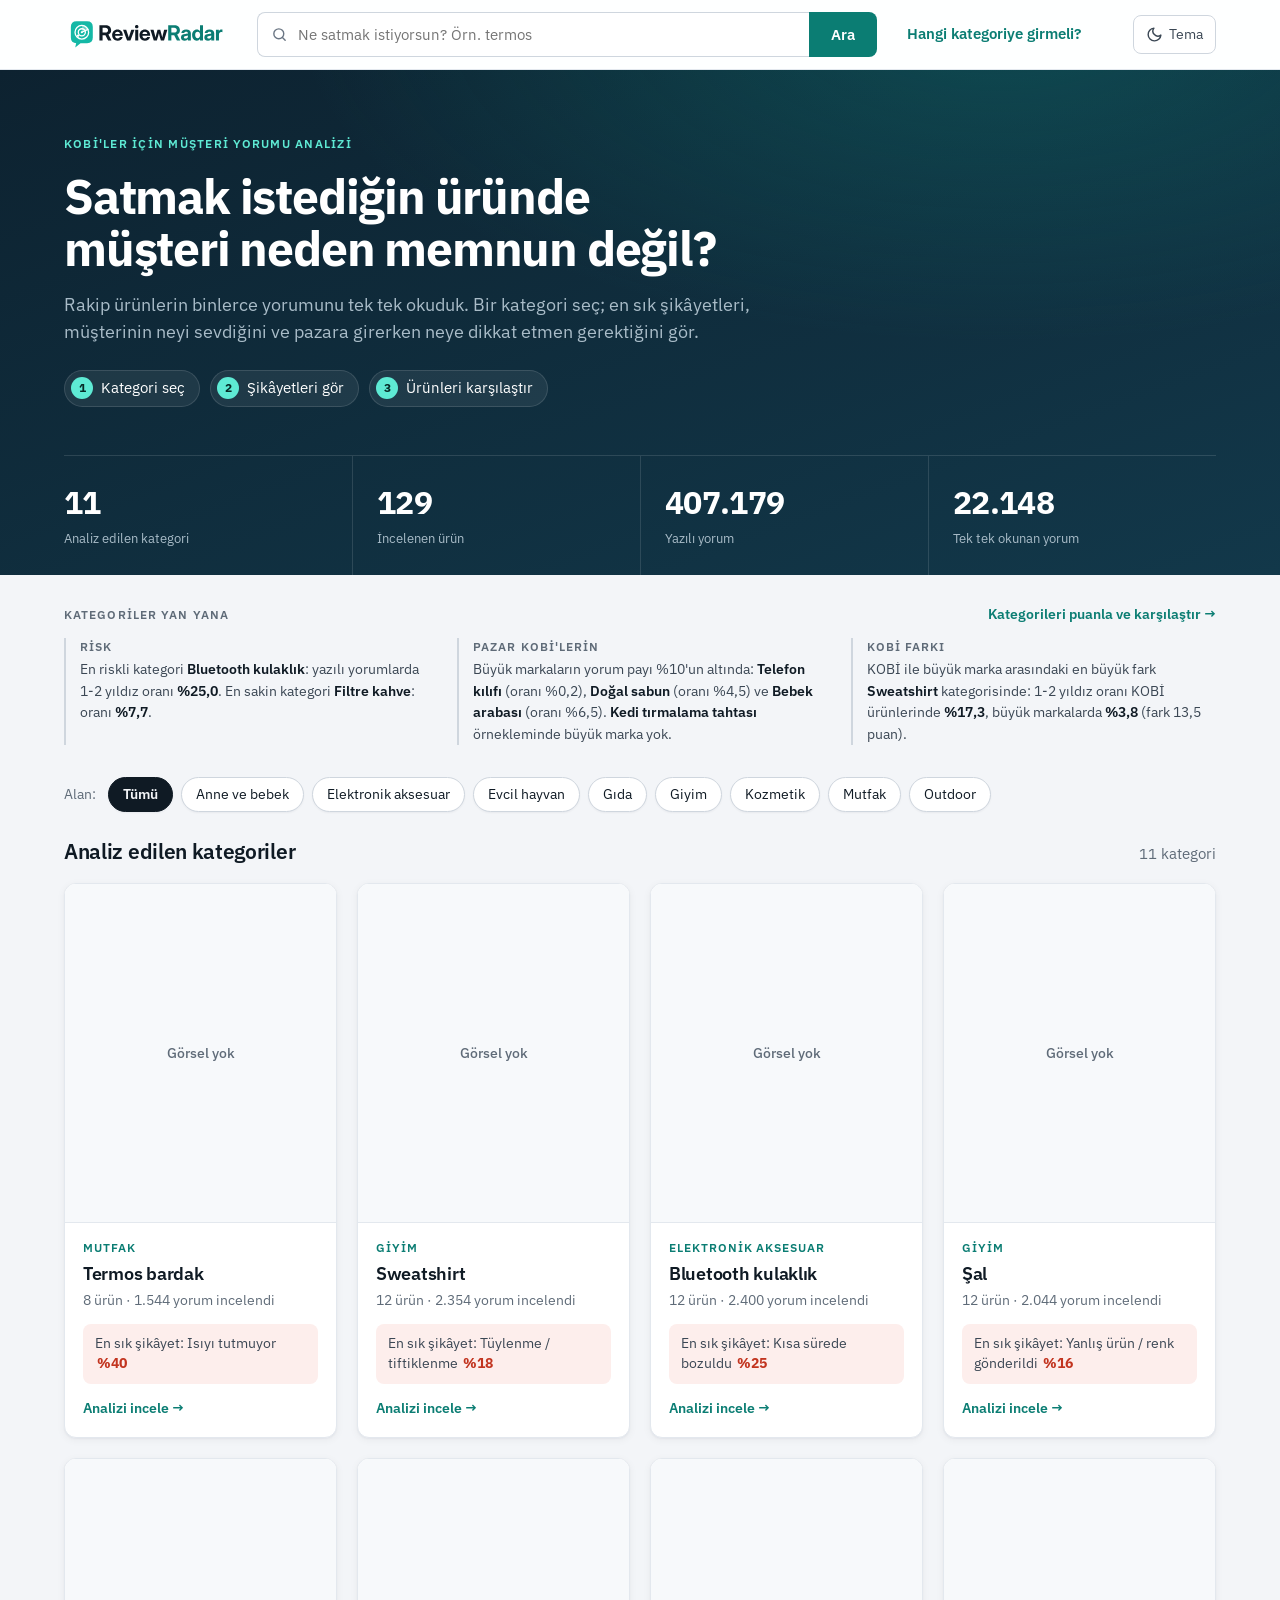
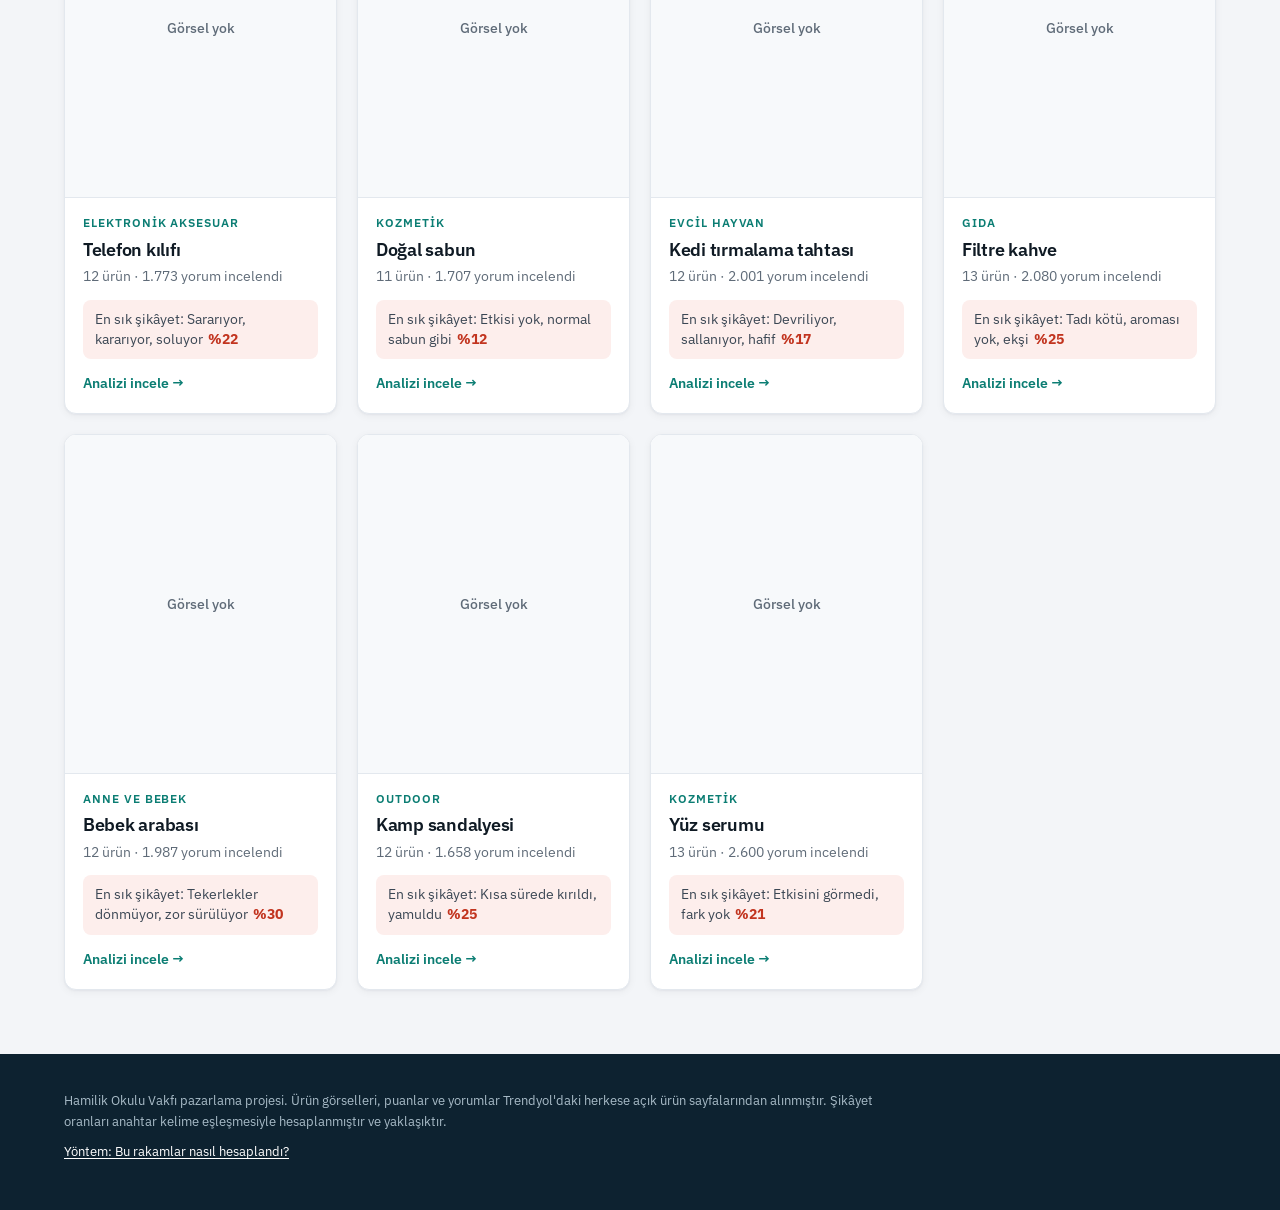
==== index.html @ 2db8bca7 "Giriş puanı: ayarlanabilir ağırlıklar, puan ayrıntısı ve filtreler (#/firsat, v=15) Co-Authored-By: " ====
<!doctype html>
<html lang="tr">
<head>
<meta charset="utf-8">
<meta name="viewport" content="width=device-width, initial-scale=1">
<title>ReviewRadar</title>
<meta name="description" content="Satmak istediğin ürünün kategorisini ara, müşterilerin en çok neden şikâyet ettiğini gör.">
<meta name="theme-color" content="#ffffff" media="(prefers-color-scheme: light)">
<meta name="theme-color" content="#0f171e" media="(prefers-color-scheme: dark)">
<meta property="og:type" content="website">
<meta property="og:site_name" content="ReviewRadar">
<meta property="og:locale" content="tr_TR">
<meta property="og:title" content="ReviewRadar: KOBİ'ler için müşteri yorumu analizi">
<meta property="og:description" content="Satmak istediğin ürünün kategorisini ara, müşterilerin en çok neden şikâyet ettiğini gör.">
<meta property="og:url" content="https://yskirca1.github.io/kobi-yorum-radari/">
<meta property="og:image" content="https://yskirca1.github.io/kobi-yorum-radari/logo/reviewradar_logo_acik.png">
<meta property="og:image:width" content="2166">
<meta property="og:image:height" content="510">
<meta property="og:image:alt" content="ReviewRadar logosu">
<meta name="twitter:card" content="summary_large_image">
<meta name="twitter:title" content="ReviewRadar: KOBİ'ler için müşteri yorumu analizi">
<meta name="twitter:description" content="Satmak istediğin ürünün kategorisini ara, müşterilerin en çok neden şikâyet ettiğini gör.">
<meta name="twitter:image" content="https://yskirca1.github.io/kobi-yorum-radari/logo/reviewradar_logo_acik.png">
<link rel="preconnect" href="https://fonts.googleapis.com">
<link rel="preconnect" href="https://fonts.gstatic.com" crossorigin>
<link href="https://fonts.googleapis.com/css2?family=IBM+Plex+Sans:wght@400;500;600;700&display=swap" rel="stylesheet">
<link rel="icon" href="favicon.svg" type="image/svg+xml">
<link rel="stylesheet" href="style.css?v=15">
<script>try{var t=localStorage.getItem("rr_theme");if(t)document.documentElement.dataset.theme=t;}catch(e){}</script>
</head>
<body>
<a class="skip" href="#app">İçeriğe geç</a>
<header class="top">
  <div class="top-in">
    <a class="logo" href="#/" aria-label="ReviewRadar ana sayfa"><svg class="logo-svg" viewBox="0 18 722 140" role="img" aria-label="ReviewRadar"><path d="M54.96,28 H101.03999999999999 Q126,28 126,52.96 V99.03999999999999 Q126,124 101.03999999999999,124 H72.24000000000001 L49.2,143.2 L53.04,124 H54.96 Q30,124 30,99.03999999999999 V52.96 Q30,28 54.96,28 Z" style="fill:var(--logo-bubble)"/><path d="M78.0,76.0 L78.00,46.24 A29.759999999999998,29.759999999999998 0 0 1 104.97,63.42 Z" style="fill:var(--logo-fg)" opacity=".35"/><circle cx="78.0" cy="76.0" r="29.759999999999998" fill="none" style="stroke:var(--logo-fg)" stroke-width="5.76"/><circle cx="78.0" cy="76.0" r="15.4752" fill="none" style="stroke:var(--logo-fg)" stroke-width="5.76"/><line x1="78.0" y1="76.0" x2="104.97" y2="63.42" style="stroke:var(--logo-fg)" stroke-width="5.76" stroke-linecap="round"/><circle cx="78.0" cy="76.0" r="4.800000000000001" style="fill:var(--logo-fg)"/><circle cx="61.63" cy="90.88" r="5.28" style="fill:var(--logo-fg)"/><path d="M154.986328125 112.0H168.822265625V88.595703125H180.951171875C180.99609375 88.595703125 181.041015625 88.595703125 181.0859375 88.595703125L192.9453125 112.0H207.76953125L194.337890625 85.990234375C201.83984375 82.53125 206.287109375 75.8828125 206.287109375 67.033203125C206.287109375 53.556640625 196.853515625 45.06640625 181.759765625 45.06640625H154.986328125ZM168.822265625 77.5V56.56640625H180.90625C188.228515625 56.56640625 192.765625 60.654296875 192.765625 67.033203125C192.765625 73.412109375 188.228515625 77.5 180.951171875 77.5ZM234.32015625 113.078125C245.82015625 113.078125 254.98421875 106.51953125 256.73617187499997 97.0859375H244.6521875C243.439296875 100.76953125 239.89046875 103.150390625 234.724453125 103.150390625C227.7615625 103.150390625 223.71859375 98.61328125 223.493984375 91.60546875H257.23031249999997V88.056640625C257.23031249999997 73.591796875 247.841640625 63.484375 233.8709375 63.484375C220.259609375 63.484375 210.60140625 73.861328125 210.60140625 88.326171875C210.60140625 102.74609375 219.94515625 113.078125 234.32015625 113.078125ZM223.583828125 83.16015625C224.302578125 77.23046875 228.21078125 73.546875 234.14046875 73.546875C240.115078125 73.546875 244.068203125 77.23046875 244.74203125 83.16015625ZM275.919609375 112.0H290.653984375L308.263359375 64.5625H294.517265625L286.790703125 88.01171875C285.66765625 91.740234375 284.544609375 95.513671875 283.466484375 99.2421875C282.388359375 95.513671875 281.2653125 91.740234375 280.052421875 88.01171875L272.236015625 64.5625H258.35515625ZM311.589375 112.0H324.841328125V64.5625H311.589375ZM318.192890625 58.587890625C322.5503125 58.587890625 325.739765625 55.578125 325.739765625 51.53515625C325.739765625 47.4921875 322.5503125 44.482421875 318.192890625 44.482421875C313.83546875 44.482421875 310.646015625 47.4921875 310.646015625 51.53515625C310.646015625 55.578125 313.83546875 58.587890625 318.192890625 58.587890625ZM353.99742187500004 113.078125C365.49742187500004 113.078125 374.66148437500004 106.51953125 376.41343750000004 97.0859375H364.32945312500004C363.11656250000004 100.76953125 359.56773437500004 103.150390625 354.40171875000004 103.150390625C347.43882812500004 103.150390625 343.39585937500004 98.61328125 343.17125000000004 91.60546875H376.90757812500004V88.056640625C376.90757812500004 73.591796875 367.51890625000004 63.484375 353.54820312500004 63.484375C339.93687500000004 63.484375 330.27867187500004 73.861328125 330.27867187500004 88.326171875C330.27867187500004 102.74609375 339.62242187500004 113.078125 353.99742187500004 113.078125ZM343.26109375000004 83.16015625C343.97984375000004 77.23046875 347.88804687500004 73.546875 353.81773437500004 73.546875C359.79234375000004 73.546875 363.74546875000004 77.23046875 364.41929687500004 83.16015625ZM392.63203125000007 112.0H406.24335937500007L411.81367187500007 93.1328125C412.98164062500007 89.134765625 414.05976562500007 84.912109375 415.13789062500007 80.689453125C416.21601562500007 84.912109375 417.29414062500007 89.134765625 418.41718750000007 93.1328125L423.94257812500007 112.0H437.64375000000007L452.24335937500007 64.5625H438.18281250000007L433.87031250000007 81.138671875C432.47773437500007 86.75390625 431.21992187500007 92.728515625 429.91718750000007 98.61328125C428.52460937500007 92.728515625 427.08710937500007 86.708984375 425.60468750000007 81.138671875L421.11250000000007 64.5625H409.16328125000007L404.62617187500007 81.138671875C403.14375000000007 86.75390625 401.70625000000007 92.7734375 400.26875000000007 98.658203125C398.96601562500007 92.7734375 397.66328125000007 86.75390625 396.22578125000007 81.138671875L391.86835937500007 64.5625H378.03242187500007Z" style="fill:var(--ink)"/>
<path d="M455.92875000000004 112.0H469.76468750000004V88.595703125H481.89359375000004C481.93851562500004 88.595703125 481.98343750000004 88.595703125 482.02835937500004 88.595703125L493.88773437500004 112.0H508.71195312500004L495.28031250000004 85.990234375C502.78226562500004 82.53125 507.22953125000004 75.8828125 507.22953125000004 67.033203125C507.22953125000004 53.556640625 497.79593750000004 45.06640625 482.70218750000004 45.06640625H455.92875000000004ZM469.76468750000004 77.5V56.56640625H481.84867187500004C489.17093750000004 56.56640625 493.70804687500004 60.654296875 493.70804687500004 67.033203125C493.70804687500004 73.412109375 489.17093750000004 77.5 481.89359375000004 77.5ZM528.12 112.80859375C535.39734375 112.80859375 539.485234375 109.93359375 542.000859375 105.306640625H542.180546875V112.0H555.118046875V79.8359375C555.118046875 69.68359375 547.661015625 63.57421875 534.67859375 63.57421875C521.65125 63.57421875 513.9246875 69.7734375 513.340703125 79.56640625H525.7840625C526.098515625 75.927734375 529.332890625 73.412109375 534.274296875 73.412109375C539.125859375 73.412109375 542.04578125 75.837890625 542.04578125 79.341796875V79.65625C542.04578125 82.7109375 538.99109375 83.115234375 530.321171875 83.96875C520.438359375 84.8671875 511.813359375 87.921875 511.813359375 98.61328125C511.813359375 108.091796875 518.641484375 112.80859375 528.12 112.80859375ZM531.80359375 103.599609375C527.356328125 103.599609375 524.481328125 101.623046875 524.481328125 98.25390625C524.481328125 94.48046875 528.075078125 92.728515625 532.6121875 92.0546875C536.879765625 91.380859375 540.60828125 90.751953125 542.135625 89.8984375V94.66015625C542.135625 99.78125 538.1825 103.599609375 531.80359375 103.599609375ZM581.0846875 112.98828125C587.328828125 112.98828125 592.405 110.248046875 595.145234375 104.72265625H595.19015625V112.0H608.2175V45.06640625H595.01046875V71.12109375H594.965546875C591.910859375 66.0 587.149140625 63.57421875 580.99484375 63.57421875C568.8659375 63.57421875 560.555390625 73.681640625 560.555390625 88.236328125C560.555390625 103.10546875 568.68625 112.98828125 581.0846875 112.98828125ZM584.49875 102.20703125C578.074921875 102.20703125 573.8971875 97.130859375 573.8971875 88.236328125C573.8971875 79.341796875 578.074921875 74.265625 584.49875 74.265625C591.192109375 74.265625 595.639375 79.791015625 595.639375 88.236328125C595.639375 96.7265625 591.192109375 102.20703125 584.49875 102.20703125ZM630.2759374999999 112.80859375C637.5532812499999 112.80859375 641.6411718749999 109.93359375 644.1567968749999 105.306640625H644.3364843749999V112.0H657.2739843749999V79.8359375C657.2739843749999 69.68359375 649.8169531249999 63.57421875 636.8345312499999 63.57421875C623.8071874999999 63.57421875 616.0806249999999 69.7734375 615.4966406249999 79.56640625H627.9399999999999C628.2544531249999 75.927734375 631.4888281249999 73.412109375 636.4302343749999 73.412109375C641.2817968749999 73.412109375 644.2017187499999 75.837890625 644.2017187499999 79.341796875V79.65625C644.2017187499999 82.7109375 641.1470312499999 83.115234375 632.4771093749999 83.96875C622.5942968749999 84.8671875 613.9692968749999 87.921875 613.9692968749999 98.61328125C613.9692968749999 108.091796875 620.7974218749999 112.80859375 630.2759374999999 112.80859375ZM633.9595312499999 103.599609375C629.5122656249999 103.599609375 626.6372656249999 101.623046875 626.6372656249999 98.25390625C626.6372656249999 94.48046875 630.2310156249999 92.728515625 634.7681249999999 92.0546875C639.0357031249999 91.380859375 642.7642187499999 90.751953125 644.2915624999999 89.8984375V94.66015625C644.2915624999999 99.78125 640.3384374999999 103.599609375 633.9595312499999 103.599609375ZM664.7777343749999 112.0H678.0296874999999V86.3046875C678.0296874999999 79.162109375 682.0277343749999 75.388671875 687.4632812499999 75.388671875C689.7093749999999 75.388671875 692.1800781249999 75.568359375 693.1683593749999 75.61328125V64.337890625C692.0902343749999 64.29296875 690.7874999999999 64.248046875 689.2601562499999 64.248046875C683.0160156249999 64.248046875 679.4222656249999 66.943359375 677.6703124999999 72.6484375H677.5355468749999V64.5625H664.7777343749999Z" style="fill:var(--brand)"/></svg></a>
    <form class="search" id="search" role="search" autocomplete="off">
      <input id="q" type="search" placeholder="Ne satmak istiyorsun? Örn. termos" aria-label="Kategori ara" role="combobox" aria-autocomplete="list" aria-expanded="false" aria-controls="suggest">
      <button type="submit">Ara</button>
      <ul class="suggest" id="suggest" role="listbox" aria-label="Kategori önerileri" hidden></ul>
    </form>
    <a class="top-link" id="nav-firsat" href="#/firsat">Hangi kategori<span class="tl-long">ye girmeli</span>?</a>
    <button type="button" class="theme-btn" id="theme" aria-label="Koyu tema" aria-pressed="false">
      <svg class="moon" viewBox="0 0 24 24" fill="none" stroke="currentColor" stroke-width="2" stroke-linecap="round" stroke-linejoin="round" aria-hidden="true"><path d="M21 12.8A9 9 0 1 1 11.2 3a7 7 0 0 0 9.8 9.8z"/></svg>
      <svg class="sun" viewBox="0 0 24 24" fill="none" stroke="currentColor" stroke-width="2" stroke-linecap="round" aria-hidden="true"><circle cx="12" cy="12" r="4"/><path d="M12 2v2M12 20v2M4.9 4.9l1.4 1.4M17.7 17.7l1.4 1.4M2 12h2M20 12h2M4.9 19.1l1.4-1.4M17.7 6.3l1.4-1.4"/></svg>
      <span>Tema</span>
    </button>
  </div>
</header>
<main id="app" class="wrap" tabindex="-1"><div class="loading" role="status"><p class="muted">Yükleniyor…</p></div></main>
<div class="cmpbar" id="cmpbar" role="region" aria-label="Karşılaştırma seçimi" hidden>
  <div class="cmpbar-in">
    <div class="cmpbar-items" id="cmpbar-items"></div>
    <div class="cmpbar-msg" id="cmpbar-msg" aria-live="polite"></div>
    <div class="cmpbar-act" id="cmpbar-act">
      <button type="button" class="btn ghost" id="cmp-clear">Temizle</button>
      <a class="btn" id="cmp-go" href="#/karsilastir">Karşılaştır</a>
    </div>
  </div>
</div>
<footer class="foot wrap">
  <p>Hamilik Okulu Vakfı pazarlama projesi. Ürün görselleri, puanlar ve yorumlar Trendyol'daki herkese açık ürün sayfalarından alınmıştır. Şikâyet oranları anahtar kelime eşleşmesiyle hesaplanmıştır ve yaklaşıktır.</p>
  <p><a href="#/yontem">Yöntem: Bu rakamlar nasıl hesaplandı?</a></p>
</footer>
<script src="app.js?v=15"></script>
</body>
</html>
---- style.css ----
/* Layout: professional analytics look — cool grey canvas, raised white cards, dark hero band with KPI strip,
   white page-head bands on inner pages. Full-bleed bands use the box-shadow + clip-path trick so content stays in .wrap. */
:root {
  --bg: #f3f5f8; --subtle: #f7f9fb; --panel: #ffffff; --band: #ffffff;
  --ink: #0f1a24; --ink-2: #3b4754; --muted: #5f6b78; --line: #e3e8ee; --line-2: #cfd6de;
  --brand: #0b7d73; --kobi-ink: #07635b; --brand-2: #0d9488; --brand-ink: #ffffff; --brand-soft: #e6f4f2; --logo-bubble: #14b8a6; --logo-fg: #ffffff;
  --neg: #c2341f; --neg-soft: #fdeeec; --pos: #0b7d73; --star: #e0a000;
  --hero: #0d2230; --hero-2: #12384a; --hero-ink: #ffffff; --hero-muted: #a9bcc8;
  --foot: #0d2230; --foot-ink: #a9bcc8;
  --shadow-sm: 0 1px 2px rgb(16 24 40 / .05);
  --shadow: 0 1px 2px rgb(16 24 40 / .04), 0 2px 8px rgb(16 24 40 / .05);
  --shadow-lg: 0 4px 12px rgb(16 24 40 / .08), 0 12px 32px rgb(16 24 40 / .08);
  --font: "IBM Plex Sans", "Segoe UI", system-ui, sans-serif;
  --img-bg: #ffffff; --r: 12px; --r-sm: 8px; color-scheme: light;
}
@media (prefers-color-scheme: dark) {
  :root:not([data-theme="light"]) { --bg: #0b1117; --subtle: #121a22; --panel: #121a22; --band: #0f171e; --ink: #edf2f6; --ink-2: #c3ccd5; --muted: #8d99a6; --line: #212c37; --line-2: #2f3c49;
    --kobi-ink: #2dd4bf; --brand: #2dd4bf; --brand-2: #2dd4bf; --brand-ink: #062a26; --brand-soft: #0f2e2b; --logo-bubble: #2dd4bf; --logo-fg: #062a26; --neg: #f28b7d; --neg-soft: #33191560; --pos: #2dd4bf; --star: #f2b739;
    --hero: #0f1c26; --hero-2: #133040; --hero-muted: #93a8b6; --foot: #070c10; --foot-ink: #8d99a6; --img-bg: #f4f6f8;
    --shadow-sm: none; --shadow: 0 1px 0 rgb(255 255 255 / .02); --shadow-lg: 0 12px 32px rgb(0 0 0 / .45); color-scheme: dark; }
}
:root[data-theme="dark"] { --bg: #0b1117; --subtle: #121a22; --panel: #121a22; --band: #0f171e; --ink: #edf2f6; --ink-2: #c3ccd5; --muted: #8d99a6; --line: #212c37; --line-2: #2f3c49;
  --kobi-ink: #2dd4bf; --brand: #2dd4bf; --brand-2: #2dd4bf; --brand-ink: #062a26; --brand-soft: #0f2e2b; --logo-bubble: #2dd4bf; --logo-fg: #062a26; --neg: #f28b7d; --neg-soft: #33191560; --pos: #2dd4bf; --star: #f2b739;
  --hero: #0f1c26; --hero-2: #133040; --hero-muted: #93a8b6; --foot: #070c10; --foot-ink: #8d99a6; --img-bg: #f4f6f8;
  --shadow-sm: none; --shadow: 0 1px 0 rgb(255 255 255 / .02); --shadow-lg: 0 12px 32px rgb(0 0 0 / .45); color-scheme: dark; }

* { box-sizing: border-box; }
html { overflow-x: clip; }
body { margin: 0; background: var(--bg); color: var(--ink); font-family: var(--font); font-size: 15px; line-height: 1.55; -webkit-font-smoothing: antialiased; overflow-x: clip; }
a { color: inherit; text-decoration: none; }
img { max-width: 100%; }
.wrap { max-width: 1200px; margin-inline: auto; padding-left: max(24px, env(safe-area-inset-left)); padding-right: max(24px, env(safe-area-inset-right)); }
h1, h2, h3 { line-height: 1.2; margin: 0; text-wrap: balance; font-weight: 600; letter-spacing: -0.015em; }
h1 { font-size: clamp(1.7rem, 2.8vw, 2.25rem); font-weight: 700; }
h2 { font-size: 1.15rem; }
h3 { font-size: 1rem; }
p { margin: 0; }
.muted { color: var(--muted); }
.num { font-variant-numeric: tabular-nums; }
:focus-visible { outline: 2px solid var(--brand); outline-offset: 2px; }

/* full-bleed bands inside .wrap */
.band { position: relative; isolation: isolate; }
.band::before, .foot::before { content: ""; position: absolute; top: 0; bottom: 0; left: 50%; width: 100vw; transform: translateX(-50%); background: var(--band); z-index: -1; }
.phead { border-bottom: 1px solid var(--line); padding-bottom: 28px; margin-bottom: 28px; }
.phead::after { content: ""; position: absolute; left: 50%; width: 100vw; transform: translateX(-50%); bottom: -1px; height: 1px; background: var(--line); }

/* header */
.top { position: sticky; top: 0; z-index: 20; background: color-mix(in srgb, var(--band) 92%, transparent); backdrop-filter: saturate(1.4) blur(10px); border-bottom: 1px solid var(--line); }
.top-in { max-width: 1200px; margin-inline: auto; padding: 12px max(24px, env(safe-area-inset-left)); display: flex; gap: 28px; align-items: center; flex-wrap: wrap; }
.logo { display: flex; align-items: center; flex: none; }
.logo-svg { height: 32px; width: auto; display: block; }
.search { position: relative; flex: 1 1 320px; display: flex; max-width: 620px; }
.search input { flex: 1; min-width: 0; font: inherit; padding: 10px 14px 10px 40px; border: 1px solid var(--line-2); border-right: 0; border-radius: var(--r-sm) 0 0 var(--r-sm); background: var(--panel) url("data:image/svg+xml,%3Csvg xmlns='http://www.w3.org/2000/svg' viewBox='0 0 24 24' fill='none' stroke='%236b7684' stroke-width='2' stroke-linecap='round'%3E%3Ccircle cx='11' cy='11' r='7'/%3E%3Cpath d='m20 20-3.5-3.5'/%3E%3C/svg%3E") no-repeat 13px 50% / 17px; color: var(--ink); transition: border-color .15s, box-shadow .15s; }
.search input:focus { outline: none; border-color: var(--brand); box-shadow: 0 0 0 3px color-mix(in srgb, var(--brand) 18%, transparent); }
.search button { font: inherit; font-weight: 600; padding: 0 22px; border: 0; border-radius: 0 var(--r-sm) var(--r-sm) 0; background: var(--brand); color: var(--brand-ink); cursor: pointer; transition: filter .15s; }
.search button:hover { filter: brightness(1.08); }
.suggest { position: absolute; top: 100%; left: 0; right: 0; margin: 6px 0 0; padding: 6px; list-style: none; background: var(--panel); border: 1px solid var(--line); border-radius: var(--r-sm); box-shadow: var(--shadow-lg); }
.suggest a { display: flex; justify-content: space-between; padding: 8px 10px; border-radius: 6px; }
.suggest a:hover, .suggest a:focus { background: var(--subtle); outline: none; }
.theme-btn { margin-left: auto; font: inherit; font-size: .9rem; display: inline-flex; align-items: center; gap: 6px; padding: 7px 12px; border-radius: var(--r-sm); border: 1px solid var(--line-2); background: var(--panel); color: var(--ink-2); cursor: pointer; }
.theme-btn:hover { border-color: var(--muted); }
.theme-btn svg { width: 17px; height: 17px; }
.theme-btn .sun { display: none; }
:root[data-theme="dark"] .theme-btn .sun { display: block; }
:root[data-theme="dark"] .theme-btn .moon { display: none; }
@media (prefers-color-scheme: dark) { :root:not([data-theme="light"]) .theme-btn .sun { display: block; } :root:not([data-theme="light"]) .theme-btn .moon { display: none; } }

/* home */
.hero-band { color: var(--hero-ink); padding-block: 64px 0; margin-bottom: 36px; }
.hero-band::before { background: radial-gradient(1000px 460px at 78% -10%, color-mix(in srgb, var(--brand-2) 30%, transparent), transparent 70%), linear-gradient(160deg, var(--hero) 0%, var(--hero-2) 100%); }
.hero { display: grid; gap: 16px; max-width: 780px; }
.eyebrow { font-size: .78rem; font-weight: 600; letter-spacing: .1em; text-transform: uppercase; color: var(--brand); }
.hero-band .eyebrow { color: #5eead4; }
.hero h1 { font-size: clamp(2rem, 4vw, 3rem); font-weight: 700; letter-spacing: -0.025em; line-height: 1.1; }
.lead { font-size: 1.1rem; color: var(--hero-muted); max-width: 44rem; }
.steps { display: flex; flex-wrap: wrap; gap: 10px; margin: 8px 0 0; padding: 0; list-style: none; color: var(--hero-ink); font-size: .92rem; }
.steps li { display: inline-flex; align-items: center; gap: 8px; padding: 6px 14px 6px 6px; border-radius: 999px; background: rgb(255 255 255 / .07); border: 1px solid rgb(255 255 255 / .12); }
.steps b { display: inline-grid; place-items: center; width: 22px; height: 22px; border-radius: 50%; background: #5eead4; color: #062a26; font-size: .78rem; font-weight: 700; }
.kpis { margin: 48px 0 0; display: grid; grid-template-columns: repeat(4, minmax(0, 1fr)); border-top: 1px solid rgb(255 255 255 / .12); }
.kpis div { padding: 22px 0 26px; display: grid; gap: 2px; }
.kpis div + div { padding-left: 24px; border-left: 1px solid rgb(255 255 255 / .12); }
.kpis dt { font-size: .82rem; color: var(--hero-muted); order: 2; }
.kpis dd { margin: 0; font-size: clamp(1.5rem, 2.6vw, 2rem); font-weight: 700; letter-spacing: -0.02em; order: 1; }
@media (max-width: 760px) { .kpis { grid-template-columns: repeat(2, minmax(0, 1fr)); } .kpis div:nth-child(3) { padding-left: 0; border-left: 0; } .kpis div:nth-child(n+3) { border-top: 1px solid rgb(255 255 255 / .12); } }

.sec { padding-bottom: 40px; display: grid; gap: 18px; }
.sec-top { display: flex; justify-content: space-between; align-items: baseline; gap: 12px; flex-wrap: wrap; }
.sec-top h2 { font-size: 1.3rem; }
.cats { display: grid; grid-template-columns: repeat(auto-fill, minmax(min(100%, 220px), 1fr)); gap: 20px; }
.cat { border: 1px solid var(--line); border-radius: var(--r); overflow: hidden; display: grid; grid-template-rows: auto 1fr; background: var(--panel); box-shadow: var(--shadow); transition: transform .18s, box-shadow .18s, border-color .18s; }
.cat:hover { transform: translateY(-3px); box-shadow: var(--shadow-lg); border-color: var(--line-2); }
.cat-img { aspect-ratio: 4/5; background: var(--img-bg); position: relative; overflow: hidden; border-bottom: 1px solid var(--line); }
.cat-img img { position: absolute; inset: 0; width: 100%; height: 100%; object-fit: contain; padding: 6px; transition: transform .3s; }
.cat:hover .cat-img img { transform: scale(1.04); }
.cat-body { padding: 16px 18px 18px; display: grid; gap: 6px; align-content: start; }
.cat-body small { color: var(--brand); font-size: .74rem; font-weight: 600; letter-spacing: .08em; text-transform: uppercase; }
.cat-body h3 { font-size: 1.12rem; }
.cat-top { font-size: .88rem; color: var(--ink-2); margin-top: 6px; padding: 10px 12px; background: var(--neg-soft); border-radius: var(--r-sm); line-height: 1.4; }
.cat-top b { color: var(--neg); font-weight: 700; margin-left: 2px; }
.cat-go { margin-top: 8px; font-size: .88rem; font-weight: 600; color: var(--brand); }
.cat:hover .cat-go span { margin-left: 4px; }
.cat-go span { transition: margin .15s; }
.alan-f { display: flex; flex-wrap: wrap; gap: 8px; align-items: center; margin: 0 0 28px; }
.alan-f > .muted { margin-right: 4px; font-size: .9rem; }
.alan-f .chip { border-radius: 999px; padding: 6px 14px; background: var(--panel); box-shadow: var(--shadow-sm); }
.chip.on { background: var(--ink); border-color: var(--ink); color: var(--bg); font-weight: 600; }
.cat-ph, .img-ph { position: absolute; inset: 0; display: grid; place-items: center; padding: 16px; text-align: center; color: var(--muted); font-weight: 600; font-size: 1.05rem; background: var(--subtle); }

/* page head (category, product, search, compare) */
.crumbs { padding-top: 22px; font-size: .85rem; color: var(--muted); }
.crumbs a:hover { color: var(--brand); }
.chead { padding-top: 14px; display: grid; gap: 8px; }
.meta { display: flex; flex-wrap: wrap; gap: 6px 22px; margin: 4px 0 0; padding: 0; list-style: none; color: var(--muted); font-size: .92rem; }
.meta b { color: var(--ink); font-weight: 600; }
.meta li + li::before { content: ""; display: inline-block; width: 4px; height: 4px; border-radius: 50%; background: var(--line-2); margin: 0 12px 0 -14px; vertical-align: middle; }

/* summary */
.summary { display: grid; grid-template-columns: minmax(0, 1.6fr) minmax(0, 1fr); border: 1px solid var(--line); border-radius: var(--r); background: var(--panel); box-shadow: var(--shadow); overflow: hidden; }
.sum-main { padding: 26px 28px; display: grid; gap: 16px; }
.sum-side { padding: 26px 28px; border-left: 1px solid var(--line); display: grid; gap: 0; align-content: start; background: var(--subtle); }
@media (max-width: 860px) {
  .summary { grid-template-columns: 1fr; }
  .sum-side { border-left: 0; border-top: 1px solid var(--line); }
}
.label { font-size: .76rem; font-weight: 600; letter-spacing: .09em; text-transform: uppercase; color: var(--muted); }
.issues { list-style: none; margin: 0; padding: 0; display: grid; gap: 16px; counter-reset: i; }
.issues li { display: grid; grid-template-columns: 2rem minmax(0, 1fr) 3.4rem; gap: 6px 12px; align-items: center; counter-increment: i; }
.issues li::before { content: counter(i); display: grid; place-items: center; width: 26px; height: 26px; border-radius: 50%; background: var(--neg-soft); color: var(--neg); font-weight: 700; font-size: .82rem; font-variant-numeric: tabular-nums; }
.issues li:first-child::before { background: var(--neg); color: #fff; }
.issues .t { font-size: 1.08rem; font-weight: 600; }
.issues .p { text-align: right; font-variant-numeric: tabular-nums; font-weight: 700; font-size: 1.05rem; color: var(--neg); }
.issues .bar { grid-column: 2 / -1; height: 6px; border-radius: 3px; background: var(--line); overflow: hidden; }
.issues .bar i { display: block; height: 100%; background: linear-gradient(90deg, color-mix(in srgb, var(--neg) 70%, transparent), var(--neg)); border-radius: 3px; }
.fact { display: grid; gap: 4px; padding-block: 16px; }
.fact:first-child { padding-top: 0; }
.fact + .fact { border-top: 1px solid var(--line); }
.fact b { font-size: 1.75rem; font-weight: 700; font-variant-numeric: tabular-nums; letter-spacing: -0.02em; line-height: 1.15; }
.fact:last-child b { font-size: 1.3rem; }
.fact b.neg { color: var(--neg); }
.fact span { font-size: .88rem; color: var(--ink-2); }
.note { font-size: .82rem; color: var(--muted); padding-top: 12px; border-top: 1px dashed var(--line); }

/* product list */
.tools { display: flex; justify-content: space-between; align-items: center; gap: 12px; flex-wrap: wrap; padding-top: 44px; }
.tools h2 { font-size: 1.3rem; }
.tools select { font: inherit; padding: 8px 12px; border-radius: var(--r-sm); border: 1px solid var(--line-2); background: var(--panel); color: var(--ink); box-shadow: var(--shadow-sm); margin-left: 6px; }
.plist { display: grid; grid-template-columns: 250px minmax(0, 1fr); gap: 24px; align-items: start; padding-top: 16px; padding-bottom: 48px; }
.filters { position: sticky; top: 80px; display: grid; max-height: calc(100vh - 96px); overflow: auto; padding: 18px 18px 6px; background: var(--panel); border: 1px solid var(--line); border-radius: var(--r); box-shadow: var(--shadow); }
.f-head { display: flex; justify-content: space-between; align-items: center; padding-bottom: 10px; }
.fg { border-top: 1px solid var(--line); padding-block: 14px; display: grid; gap: 9px; }
.fg h3 { font-size: .78rem; font-weight: 600; letter-spacing: .08em; text-transform: uppercase; color: var(--muted); }
.fg label { display: flex; align-items: center; gap: 9px; font-size: .92rem; color: var(--ink-2); cursor: pointer; }
.fg label:hover { color: var(--ink); }
.fg label small { margin-left: auto; color: var(--muted); font-variant-numeric: tabular-nums; font-size: .78rem; background: var(--subtle); border: 1px solid var(--line); padding: 0 7px; border-radius: 999px; }
.fg input { accent-color: var(--brand); margin: 0; width: 15px; height: 15px; flex: none; }
.fg .btn { width: 100%; }
.linkbtn { font: inherit; font-size: .88rem; background: none; border: 0; color: var(--brand); cursor: pointer; padding: 0; font-weight: 600; }
.linkbtn:hover { text-decoration: underline; }
.chips { display: flex; flex-wrap: wrap; gap: 8px; align-items: center; }
.chips:not(:empty) { padding-bottom: 14px; }
.chip { font: inherit; font-size: .85rem; display: inline-flex; align-items: center; gap: 6px; padding: 5px 12px; border-radius: 999px; border: 1px solid var(--line-2); background: var(--panel); color: var(--ink); cursor: pointer; transition: border-color .15s; }
.chip:hover { border-color: var(--ink-2); }
.pgrid { display: grid; grid-template-columns: repeat(auto-fill, minmax(min(100%, 215px), 1fr)); gap: 18px; }
.pc { border: 1px solid var(--line); border-radius: var(--r); overflow: hidden; display: grid; grid-template-rows: auto 1fr; background: var(--panel); box-shadow: var(--shadow); transition: transform .18s, box-shadow .18s, border-color .18s; }
.pc:hover { transform: translateY(-2px); box-shadow: var(--shadow-lg); border-color: var(--line-2); }
.pc-img { aspect-ratio: 3/4; background: var(--img-bg); display: block; position: relative; border-bottom: 1px solid var(--line); overflow: hidden; }
.pc-img img { width: 100%; height: 100%; object-fit: contain; display: block; padding: 4px; transition: transform .3s; }
.pc:hover .pc-img img { transform: scale(1.04); }
.pc-body { padding: 14px 15px 15px; display: grid; gap: 8px; align-content: start; }
.seg { justify-self: start; font-size: .7rem; font-weight: 700; letter-spacing: .06em; text-transform: uppercase; padding: 3px 8px; border-radius: 999px; }
.seg.kobi { background: var(--brand-soft); color: var(--kobi-ink); }
.seg.buyuk { background: var(--subtle); color: var(--ink-2); border: 1px solid var(--line); }
.pc-name { font-size: .93rem; line-height: 1.4; display: -webkit-box; -webkit-line-clamp: 2; -webkit-box-orient: vertical; overflow: hidden; color: var(--ink-2); min-height: 2.8em; }
.pc-name b { font-weight: 600; color: var(--ink); }
.pc-name:hover { color: var(--brand); }
.stars { display: flex; align-items: center; gap: 5px; font-size: .9rem; }
.stars .s { color: var(--star); }
.stars b { font-weight: 700; }
.pc-meta { margin: 0; display: grid; gap: 6px; padding-top: 10px; border-top: 1px solid var(--line); font-size: .84rem; }
.pc-meta div { display: flex; justify-content: space-between; align-items: center; gap: 8px; }
.pc-meta div.stack { display: grid; gap: 1px; }
.pc-meta div.stack dd { text-align: left; color: var(--ink); }
.pc-meta dt { color: var(--muted); }
.pc-meta dd { margin: 0; font-weight: 600; text-align: right; }
.pc-meta dd.neg { color: var(--neg); background: var(--neg-soft); padding: 1px 8px; border-radius: 999px; font-variant-numeric: tabular-nums; }
.pc-cmp { display: flex; align-items: center; gap: 8px; font-size: .84rem; color: var(--ink-2); cursor: pointer; padding-top: 10px; border-top: 1px solid var(--line); }
.pc-cmp input { accent-color: var(--brand); margin: 0; }
.f-open, .f-close, .btn.f-open { display: none; }
@media (max-width: 860px) {
  .plist { grid-template-columns: 1fr; }
  .f-open, .btn.f-open { display: inline-flex; }
  .filters { position: fixed; inset: 0 auto 0 0; width: min(320px, 88vw); max-height: none; height: 100%; z-index: 40; border-radius: 0; padding: max(16px, env(safe-area-inset-top)) 18px 18px; transform: translateX(-105%); visibility: hidden; transition: transform .2s, visibility 0s .2s; box-shadow: 0 0 40px rgb(0 0 0 / .25); }
  .filters.open { transform: none; visibility: visible; transition: transform .2s; }
  .f-backdrop:not([hidden]) { position: fixed; inset: 0; z-index: 35; background: rgb(8 14 20 / .45); }
  .f-close { display: inline-flex; }
}
@media (prefers-reduced-motion: reduce) { .filters, .cat, .pc, .cat-img img, .pc-img img { transition: none; } .cat:hover, .pc:hover { transform: none; } }

/* insight cards (category + product pages) */
.sec-h { font-size: 1.3rem; padding-top: 8px; padding-bottom: 2px; }
.cgrid { display: grid; grid-template-columns: repeat(auto-fit, minmax(min(100%, 400px), 1fr)); gap: 20px; padding-block: 16px 48px; }
.card { border: 1px solid var(--line); border-radius: var(--r); padding: 24px; display: grid; gap: 14px; align-content: start; min-width: 0; background: var(--panel); box-shadow: var(--shadow); }
.card > h2 { font-size: 1.08rem; }
.card .muted { font-size: .88rem; margin-top: -8px; }
.insight { display: flex; gap: 16px; align-items: baseline; }
.insight .big { font-size: 2rem; font-weight: 700; line-height: 1; color: var(--neg); min-width: 5.2rem; font-variant-numeric: tabular-nums; }
.insight .big.ok { color: var(--ink); }
.insight p { flex: 1 1 200px; color: var(--ink-2); font-size: .93rem; }
.hbars { display: grid; gap: 11px; }
.hb { display: grid; grid-template-columns: minmax(0, 11rem) minmax(0, 1fr) 2.8rem; gap: 12px; align-items: center; font-size: .9rem; color: var(--ink-2); }
.hb .tr { height: 8px; background: var(--subtle); border: 1px solid var(--line); border-radius: 999px; position: relative; }
.hb .tr i { position: absolute; inset: -1px auto -1px -1px; border-radius: 999px; background: var(--brand-2); }
.hb.neg .tr i { background: var(--neg); }
.hb .tr s { position: absolute; top: -5px; bottom: -5px; width: 2px; background: var(--ink); opacity: .55; border-radius: 1px; }
.hb .v { text-align: right; font-variant-numeric: tabular-nums; color: var(--ink); font-weight: 600; font-size: .86rem; }
.legend { display: flex; gap: 16px; font-size: .84rem; color: var(--muted); }
.legend i { display: inline-block; width: 10px; height: 10px; border-radius: 3px; margin-right: 6px; vertical-align: -1px; }
.recs { margin: 0; padding: 0; list-style: none; display: grid; gap: 14px; counter-reset: r; }
.recs li { display: grid; grid-template-columns: 2rem 1fr; gap: 4px 12px; align-content: start; counter-increment: r; padding: 16px 18px 18px; border: 1px solid var(--line); border-radius: var(--r-sm); background: var(--subtle); }
.recs li::before { content: counter(r); grid-row: span 2; display: grid; place-items: center; width: 28px; height: 28px; border-radius: 8px; background: var(--brand); color: var(--brand-ink); font-weight: 700; font-size: .85rem; font-variant-numeric: tabular-nums; }
.recs b { font-weight: 600; font-size: .98rem; color: var(--ink); }
.recs span { color: var(--ink-2); font-size: .9rem; line-height: 1.55; }

/* product */
.prod { display: grid; grid-template-columns: minmax(0, 460px) minmax(0, 1fr); gap: 36px; padding-top: 18px; }
@media (max-width: 900px) { .prod { grid-template-columns: 1fr; gap: 24px; } .prod-img { max-width: 480px; width: 100%; } }
.prod-img { position: relative; background: var(--img-bg); border: 1px solid var(--line); border-radius: var(--r); aspect-ratio: 4/5; overflow: hidden; box-shadow: var(--shadow); }
.prod-img img { display: block; width: 100%; height: 100%; object-fit: contain; padding: 8px; }
.prod-info { display: grid; gap: 14px; align-content: start; }
.prod-info h1 { font-size: clamp(1.5rem, 2.4vw, 2rem); }
.stats { display: grid; grid-template-columns: repeat(auto-fit, minmax(min(100%, 140px), 1fr)); border: 1px solid var(--line); border-radius: var(--r); background: var(--panel); overflow: hidden; box-shadow: var(--shadow-sm); }
.stat { padding: 14px 16px; display: grid; gap: 3px; border-right: 1px solid var(--line); }
.stat:last-child { border-right: 0; }
.stat small { color: var(--muted); font-size: .78rem; }
.stat b { font-size: 1.4rem; font-weight: 700; font-variant-numeric: tabular-nums; }
.stat b.alert { color: var(--neg); }
.tag { justify-self: start; font-size: .72rem; font-weight: 700; letter-spacing: .06em; text-transform: uppercase; color: var(--muted); }
.ul { margin: 0; padding-left: 1.1rem; display: grid; gap: 10px; color: var(--ink-2); }
.ul li::marker { color: var(--brand); }
.quotes { display: grid; gap: 12px; }
.q { border-left: 3px solid var(--neg); background: var(--subtle); border-radius: 0 var(--r-sm) var(--r-sm) 0; padding: 10px 14px; display: grid; gap: 4px; color: var(--ink); font-size: .93rem; }
.q small { color: var(--muted); font-size: .78rem; }
.btn { font: inherit; font-weight: 600; display: inline-flex; align-items: center; justify-content: center; gap: 8px; padding: 10px 18px; border-radius: var(--r-sm); border: 1px solid var(--brand); background: var(--brand); color: var(--brand-ink); cursor: pointer; transition: filter .15s, border-color .15s; }
.btn:hover { filter: brightness(1.08); }
.btn.ghost { background: var(--panel); color: var(--ink); border-color: var(--line-2); font-weight: 500; }
.btn.ghost:hover { border-color: var(--muted); filter: none; }
.btn.out { background: transparent; color: var(--brand); }

/* compare */
.cmpbar { position: fixed; left: 0; right: 0; bottom: 0; z-index: 30; background: var(--panel); border-top: 1px solid var(--line); box-shadow: 0 -8px 24px rgb(16 24 40 / .08); padding-bottom: env(safe-area-inset-bottom); }
.cmpbar-in { max-width: 1200px; margin-inline: auto; padding: 10px max(24px, env(safe-area-inset-left)); display: flex; gap: 10px; align-items: center; flex-wrap: wrap; }
.cmpbar-items { display: flex; gap: 8px; flex: 1 1 auto; min-width: 0; flex-wrap: wrap; align-items: center; }
.cmp-th { position: relative; flex: none; width: 46px; height: 58px; padding: 0; border: 1px solid var(--line); border-radius: 8px; background: var(--img-bg); overflow: hidden; cursor: pointer; }
.cmp-th img, .cmp-th .img-ph { display: block; width: 44px; height: 56px; object-fit: cover; }
.cmp-th .x { position: absolute; top: 2px; right: 2px; width: 16px; height: 16px; display: grid; place-items: center; border-radius: 50%; background: rgb(15 26 36 / .72); color: #fff; font-size: 12px; line-height: 1; }
.cmp-th:hover, .cmp-th:focus-visible { border-color: var(--ink-2); }
.cmp-count { font-size: .9rem; color: var(--ink-2); line-height: 1.35; margin-left: 4px; }
.cmpbar-msg:empty { display: none; }
.cmpbar-msg { flex: 1 1 260px; font-size: .9rem; color: var(--ink); display: flex; gap: 8px 12px; align-items: center; flex-wrap: wrap; }
.cmpbar-msg.info span { padding: 6px 10px; border-radius: var(--r-sm); background: var(--subtle); border: 1px solid var(--line-2); font-weight: 600; }
.cmpbar-btns { display: flex; gap: 8px; flex-wrap: wrap; }
.cmpbar-act { display: flex; gap: 10px; }
.cmpbar-act[hidden] { display: none; }
#cmp-go[aria-disabled="true"] { opacity: .5; }
.ctable-wrap { position: relative; margin-bottom: 48px; }
.ctable-wrap.more::after { content: ""; position: absolute; top: 1px; right: 1px; bottom: 1px; width: 36px; border-radius: 0 var(--r) var(--r) 0; background: linear-gradient(to right, transparent, var(--panel)); pointer-events: none; }
.scroll-hint { font-size: .86rem; margin: -12px 0 8px; }
.ctable-box { overflow-x: auto; background: var(--panel); border: 1px solid var(--line); border-radius: var(--r); box-shadow: var(--shadow); }
.ctable { border-collapse: separate; border-spacing: 0; width: 100%; }
.ctable th, .ctable td { padding: 14px 16px; border-bottom: 1px solid var(--line); vertical-align: top; text-align: left; }
.ctable tr:last-child th, .ctable tr:last-child td { border-bottom: 0; }
.ctable th { width: 12rem; font-weight: 500; color: var(--muted); font-size: .86rem; background: var(--subtle); position: sticky; left: 0; z-index: 1; border-right: 1px solid var(--line); }
.ctable td { min-width: 172px; }
.ct-top { display: grid; gap: 8px; justify-items: start; }
.ct-img { position: relative; display: block; width: 140px; height: 210px; background: var(--img-bg); border-radius: 8px; border: 1px solid var(--line); overflow: hidden; }
.ct-img img { display: block; width: 100%; height: 100%; object-fit: contain; padding: 2px; }
.ct-rm { font: inherit; font-size: .84rem; color: var(--ink-2); background: var(--panel); border: 1px solid var(--line-2); border-radius: 999px; padding: 3px 12px; cursor: pointer; }
.ct-rm:hover { border-color: var(--ink-2); color: var(--ink); }
.ctable td.best { font-weight: 700; color: var(--ink); }
.ctable td.neg, .ctable .neg { color: var(--neg); }
.ctable ol { margin: 0; padding-left: 1.1rem; }
.empty { padding: 40px 0; display: grid; gap: 12px; justify-items: start; }

/* footer */
.foot { position: relative; isolation: isolate; margin-top: 24px; padding-block: 36px calc(48px + var(--cmpbar-h, 0px)); display: grid; gap: 10px; color: var(--foot-ink); font-size: .84rem; }
.foot::before { background: var(--foot); }
.foot p { max-width: 52rem; }

@media (max-width: 640px) {
  .wrap { padding-left: max(18px, env(safe-area-inset-left)); padding-right: max(18px, env(safe-area-inset-right)); }
  .top-in { gap: 10px 12px; padding-inline: 18px; }
  .search { order: 3; flex-basis: 100%; max-width: none; }
  .theme-btn span { display: none; }
  .logo-svg { height: 28px; }
  .hero-band { padding-top: 40px; }
  .kpis div + div { padding-left: 16px; }
  .sum-main, .sum-side { padding: 20px; }
  .card { padding: 20px; }
  .stat { border-right: 0; border-bottom: 1px solid var(--line); }
  .cat-img { aspect-ratio: 1; }
  .pc-img { aspect-ratio: 4/5; }
  .ctable th { width: 6.5rem; padding: 12px 10px; }
  .ctable td { min-width: 164px; padding: 12px; }
  .cmpbar-in { padding-block: 8px; gap: 8px; }
  .cmpbar-act { flex: 1 1 100%; }
  .cmpbar-act .btn { flex: 1; padding-block: 9px; }
}

/* v12 eklemeleri */
.skip { position: absolute; left: 12px; top: -60px; z-index: 100; padding: 10px 16px; border-radius: var(--r-sm); background: var(--brand); color: var(--brand-ink); font-weight: 600; }
.skip:focus { top: 12px; }
#app:focus { outline: none; }
.sr-only { position: absolute; width: 1px; height: 1px; padding: 0; margin: -1px; overflow: hidden; clip: rect(0 0 0 0); white-space: nowrap; border: 0; }
.cmp-th .img-ph, .ct-img .img-ph { position: static; }
.ct-img .img-ph { width: 100%; height: 100%; font-size: .85rem; }
.img-ph { font-size: .9rem; font-weight: 500; }
.suggest li { border-radius: 6px; }
.suggest li[aria-selected="true"] a { background: var(--brand-soft); }
.suggest li.off { display: flex; justify-content: space-between; padding: 8px 10px; color: var(--muted); cursor: default; }
.soon-sec { padding-top: 0; }
.soon-sec .sec-top h2 { font-size: 1rem; color: var(--ink-2); }
.soon-cats { display: grid; grid-template-columns: repeat(auto-fill, minmax(min(100%, 220px), 1fr)); gap: 12px; }
.soon-card { display: grid; gap: 2px; padding: 12px 16px; border: 1px dashed var(--line-2); border-radius: var(--r); background: transparent; color: var(--muted); cursor: default; }
.soon-card small { font-size: .72rem; font-weight: 600; letter-spacing: .08em; text-transform: uppercase; }
.soon-card b { font-weight: 600; color: var(--ink-2); }
.soon-card .tag { margin-top: 4px; }
.search-res .soon-card { align-content: start; padding: 18px; }
.cat-links { display: flex; flex-wrap: wrap; gap: 8px; margin: 0; padding: 0; list-style: none; }
.cat-links a { display: inline-block; padding: 6px 14px; border: 1px solid var(--line-2); border-radius: 999px; background: var(--panel); color: var(--brand); font-weight: 500; }
.cat-links a:hover { border-color: var(--brand); }
.note a, .foot a { color: var(--brand); text-decoration: underline; text-underline-offset: 2px; }
.foot a { color: var(--hero-ink); }
.pc-meta dd.none { color: var(--muted); font-weight: 500; }
.nodata { grid-column: 1 / -1; padding: 16px 20px; border: 1px solid var(--line); border-radius: var(--r); background: var(--panel); color: var(--ink-2); box-shadow: var(--shadow-sm); }
.loading { padding: 48px 0; display: grid; gap: 14px; }
.sk { height: 14px; max-width: 520px; border-radius: 7px; background: var(--line); }
.sk-h { height: 28px; max-width: 360px; }
.sk-s { max-width: 280px; }
body.drawer-open { overflow: hidden; }
.doc { max-width: 46rem; display: grid; gap: 28px; padding-bottom: 56px; }
.doc section { display: grid; gap: 10px; }
.doc h2 { font-size: 1.2rem; }
.doc p, .doc .ul { color: var(--ink-2); font-size: 1rem; line-height: 1.65; }
.doc-kpis { margin: 0; display: grid; grid-template-columns: repeat(4, minmax(0, 1fr)); border: 1px solid var(--line); border-radius: var(--r); background: var(--panel); box-shadow: var(--shadow-sm); }
.doc-kpis div { padding: 14px 16px; display: grid; gap: 2px; }
.doc-kpis div + div { border-left: 1px solid var(--line); }
.doc-kpis dt { font-size: .8rem; color: var(--muted); order: 2; }
.doc-kpis dd { margin: 0; font-size: 1.4rem; font-weight: 700; order: 1; font-variant-numeric: tabular-nums; }
@media (max-width: 640px) { .doc-kpis { grid-template-columns: repeat(2, minmax(0, 1fr)); } .doc-kpis div:nth-child(3) { border-left: 0; } .doc-kpis div:nth-child(n+3) { border-top: 1px solid var(--line); } }

/* v14: kategoriler arası karşılaştırma, ana sayfa okuma şeridi, yazdırılabilir rapor */
.top-link { flex: none; font-size: .92rem; font-weight: 600; color: var(--brand); white-space: nowrap; padding: 6px 2px; }
.top-link:hover, .top-link[aria-current="page"] { text-decoration: underline; text-underline-offset: 5px; text-decoration-thickness: 2px; }
.top-link[aria-current="page"] { color: var(--ink); text-decoration-color: var(--brand); }
@media (max-width: 960px) { .top-in { gap: 12px 16px; } .search { flex-basis: 240px; min-width: 0; } .tl-long { display: none; } }
@media (max-width: 640px) { .top-link { margin-left: auto; } .theme-btn { margin-left: 0; } }

.reads { margin: -8px 0 32px; display: grid; gap: 12px; }
.reads:empty { min-height: 8rem; }
.reads .sec-top h2.label { font-size: .76rem; }
.reads-all { font-size: .9rem; font-weight: 600; color: var(--brand); }
.reads-all:hover { text-decoration: underline; text-underline-offset: 3px; }
.reads-list { list-style: none; margin: 0; padding: 0; display: grid; grid-template-columns: repeat(3, minmax(0, 1fr)); gap: 12px 28px; }
.reads-list li { border-left: 2px solid var(--line-2); padding-left: 14px; }
.reads-list li > a, .reads-list li { display: grid; gap: 3px; align-content: start; font-size: .9rem; line-height: 1.5; color: var(--ink-2); }
.reads-list b { color: var(--ink); font-weight: 600; }
.reads-list .label { font-size: .72rem; }
.reads-list a:hover > span:last-child { color: var(--ink); text-decoration: underline; text-underline-offset: 3px; text-decoration-color: var(--line-2); }
.fp-reads { margin-bottom: 28px; }
@media (max-width: 860px) { .reads-list { grid-template-columns: 1fr; } .reads:empty { min-height: 14rem; } }

.fp-wrap { margin-bottom: 16px; }
.fp-note { max-width: 52rem; margin-bottom: 48px; }
.ftable thead th { position: static; width: auto; border-right: 0; vertical-align: bottom; text-align: right; font-size: .82rem; line-height: 1.3; padding: 12px 14px; }
.ftable thead th.txt { text-align: left; }
.ftable thead th:first-child, .ftable tbody th { position: sticky; left: 0; z-index: 1; border-right: 1px solid var(--line); }
.ftable tbody th { width: auto; min-width: 10.5rem; background: var(--panel); color: var(--ink); font-weight: 600; font-size: .92rem; vertical-align: middle; }
.ftable tbody th a { color: var(--brand); }
.ftable tbody th a:hover { text-decoration: underline; text-underline-offset: 3px; }
.ftable tbody tr:hover th, .ftable tbody tr:hover td { background: var(--subtle); }
.ftable td { min-width: 0; padding: 12px 14px; vertical-align: middle; font-size: .92rem; }
.ftable td.num { text-align: right; white-space: nowrap; font-variant-numeric: tabular-nums; }
.ftable td.txt { min-width: 13rem; color: var(--ink-2); }
.ftable tbody tr:last-child th, .ftable tbody tr:last-child td { border-bottom: 0; }
.ft-sort { font: inherit; color: inherit; background: none; border: 0; padding: 2px 0; cursor: pointer; display: inline-flex; align-items: baseline; gap: 4px; text-align: inherit; }
.ft-sort:hover { color: var(--ink); }
.ft-ar { font-size: .8em; opacity: .45; }
th[aria-sort] .ft-sort { color: var(--ink); font-weight: 600; }
th[aria-sort] .ft-ar { opacity: 1; color: var(--brand); }
.mbar { display: block; width: 72px; height: 4px; margin: 6px 0 0 auto; border-radius: 2px; background: var(--line); overflow: hidden; }
.mbar i { display: block; height: 100%; background: var(--brand-2); border-radius: 2px; }
.mbar.neg i { background: var(--neg); }
@media (max-width: 640px) { .ftable tbody th { min-width: 7.5rem; width: 7.5rem; padding: 12px 10px; } .ftable thead th:first-child { width: 7.5rem; padding-inline: 10px; } }

.chead-act { margin-top: 6px; }
.print-only { display: none; }
@media print {
  :root, :root[data-theme="dark"], :root:not([data-theme="light"]) {
    --bg: #ffffff; --subtle: #f7f9fb; --panel: #ffffff; --band: #ffffff;
    --ink: #0f1a24; --ink-2: #3b4754; --muted: #5f6b78; --line: #dfe4ea; --line-2: #cfd6de;
    --brand: #0b7d73; --kobi-ink: #07635b; --brand-2: #0d9488; --brand-ink: #ffffff; --brand-soft: #e6f4f2; --logo-bubble: #14b8a6; --logo-fg: #ffffff;
    --neg: #c2341f; --neg-soft: #fdeeec; --pos: #0b7d73; --star: #e0a000; --img-bg: #ffffff;
    --shadow-sm: none; --shadow: none; --shadow-lg: none; color-scheme: light;
  }
  @page { size: A4; margin: 14mm 13mm; }
  html, body { background: #fff; color: var(--ink); }
  body { font-size: 10pt; line-height: 1.45; -webkit-print-color-adjust: exact; print-color-adjust: exact; }
  .top, .skip, .cmpbar, .foot, .crumbs, .tools, .plist, .f-backdrop, .chead-act, .prt-hide, .note a, button, .btn, img, .scroll-hint { display: none !important; }
  .print-only { display: block; }
  .wrap { max-width: none; padding: 0; }
  .band::before, .phead::after { display: none; }
  .phead { padding-bottom: 12px; margin-bottom: 14px; border-bottom: 1px solid var(--line-2); }
  .chead { padding-top: 0; gap: 4px; }
  .prt-brand { font-size: 9pt; font-weight: 600; color: var(--brand); letter-spacing: .02em; }
  h1 { font-size: 20pt; }
  .summary { grid-template-columns: minmax(0, 1.5fr) minmax(0, 1fr); break-inside: avoid; }
  .sum-main, .sum-side { padding: 14px 16px; }
  .issues { gap: 10px; }
  .issues .t { font-size: 10.5pt; }
  .fact { padding-block: 8px; }
  .fact b { font-size: 15pt; }
  .fact:last-child b { font-size: 12pt; }
  .sec-h { padding-top: 14px; font-size: 13pt; }
  .cgrid { display: block; padding-block: 10px 0; }
  .card { display: block; padding: 14px 16px; margin-bottom: 12px; break-inside: avoid; }
  .card > h2 { margin-bottom: 8px; break-after: avoid; }
  .card > .muted { margin: 0 0 8px; }
  .card .legend { margin-bottom: 8px; }
  .card:has(.recs) { break-inside: auto; padding: 0; border: 0; }
  .recs { display: block !important; columns: 2; column-gap: 10px; }
  .recs li { padding: 10px 12px; margin-bottom: 8px; break-inside: avoid; }
  .recs span { font-size: 9.5pt; }
  .prt-products { margin-top: 14px; }
  .prt-products h2 { font-size: 13pt; margin-bottom: 8px; }
  .ptable { width: 100%; border-collapse: collapse; font-size: 8.5pt; }
  .ptable thead { display: table-header-group; }
  .ptable th { text-align: left; font-weight: 600; color: var(--muted); border-bottom: 1px solid var(--line-2); padding: 5px 6px; }
  .ptable td { border-bottom: 1px solid var(--line); padding: 5px 6px; vertical-align: top; }
  .ptable .num { text-align: right; white-space: nowrap; font-variant-numeric: tabular-nums; }
  .ptable .neg { color: var(--neg); }
  .ptable tr { break-inside: avoid; }
  .prt-foot { margin-top: 14px; padding-top: 8px; border-top: 1px solid var(--line-2); font-size: 8pt; color: var(--muted); }
  a { color: inherit; }
}

/* v15: giriş puanı, ağırlık seçimi, kategori filtreleri */
.fs-ctrl { display: grid; gap: 10px; margin-bottom: 18px; }
.fs-row { display: flex; flex-wrap: wrap; align-items: center; gap: 10px 16px; }
.segctl { border: 0; margin: 0; padding: 0; display: flex; flex-wrap: wrap; gap: 6px; min-width: 0; }
.segctl label { position: relative; }
.segctl input { position: absolute; opacity: 0; width: 1px; height: 1px; margin: 0; }
.segctl span { display: inline-flex; align-items: center; font-size: .88rem; padding: 6px 14px; border-radius: 999px; border: 1px solid var(--line-2); background: var(--panel); color: var(--ink); cursor: pointer; box-shadow: var(--shadow-sm); transition: border-color .15s; }
.segctl span:hover { border-color: var(--ink-2); }
.segctl input:checked + span { background: var(--ink); border-color: var(--ink); color: var(--bg); font-weight: 600; }
.segctl input:focus-visible + span { outline: 2px solid var(--brand); outline-offset: 2px; }
.fs-desc { font-size: .92rem; color: var(--ink-2); }
.fs-sliders { display: grid; grid-template-columns: repeat(auto-fit, minmax(min(100%, 200px), 1fr)); gap: 12px 24px; padding: 14px 16px; border: 1px solid var(--line); border-radius: var(--r); background: var(--panel); box-shadow: var(--shadow-sm); }
.fs-sliders[hidden] { display: none; }
.fs-sl { display: grid; grid-template-columns: minmax(0, 1fr) 1.4rem; gap: 2px 10px; align-items: center; font-size: .86rem; color: var(--ink-2); }
.fs-sl span { grid-column: 1 / -1; }
.fs-sl input { width: 100%; margin: 0; accent-color: var(--brand); }
.fs-sl output { font-weight: 700; color: var(--ink); text-align: right; }
.fs-zero { grid-column: 1 / -1; font-size: .86rem; }
.fs-note { max-width: 52rem; }
.ff { display: flex; flex-wrap: wrap; align-items: center; gap: 10px 18px; padding: 14px 0; margin-bottom: 14px; border-top: 1px solid var(--line); font-size: .9rem; }
.ff-alan { display: flex; flex-wrap: wrap; align-items: center; gap: 6px; flex-basis: 100%; }
.ff-alan > .muted { margin-right: 2px; }
.ff-alan .chip { padding: 4px 11px; }
.ff-c { display: inline-flex; align-items: center; gap: 7px; color: var(--ink-2); cursor: pointer; }
.ff-c input { accent-color: var(--brand); margin: 0; width: 15px; height: 15px; }
.ff-c select { font: inherit; padding: 5px 8px; border-radius: var(--r-sm); border: 1px solid var(--line-2); background: var(--panel); color: var(--ink); }
.ff-n { margin-left: auto; }
.ff .linkbtn[hidden], .ctable-wrap[hidden], .ff-empty[hidden] { display: none; }
.ff-empty { padding: 24px 0 40px; }
.ft-name { display: flex; align-items: baseline; gap: 8px; }
.ft-rank { flex: none; min-width: 1.4em; font-size: .8rem; font-weight: 600; color: var(--muted); }
.ft-exp { display: inline-flex; align-items: center; gap: 4px; margin-top: 4px; padding: 2px 0; font: inherit; font-size: .78rem; font-weight: 500; color: var(--muted); background: none; border: 0; cursor: pointer; }
.ft-exp::after { content: "▾"; font-size: .9em; }
.ft-exp[aria-expanded="true"]::after { content: "▴"; }
.ft-exp:hover, .ft-exp[aria-expanded="true"] { color: var(--brand); }
.ft-score { font-size: 1.1rem; font-weight: 700; color: var(--ink); }
.ft-eksik { display: block; font-size: .72rem; color: var(--muted); font-weight: 500; }
.ftable tr.ft-detail > td { padding: 0; background: var(--subtle); }
.ftable tbody tr.ft-detail:hover > td { background: var(--subtle); }
.ft-dbox { position: sticky; left: 0; width: min(760px, calc(100vw - 64px)); padding: 12px 16px 14px; display: grid; gap: 8px; }
.ft-dbox p { font-size: .86rem; }
.ft-comp { border-collapse: collapse; width: 100%; }
.ftable table.ft-comp th, .ftable table.ft-comp td { position: static; width: auto; min-width: 0; padding: 6px 10px 6px 0; border: 0; border-bottom: 1px solid var(--line); background: none; font-size: .86rem; font-weight: 400; color: var(--ink-2); text-align: left; vertical-align: top; white-space: normal; }
.ftable table.ft-comp thead th { color: var(--muted); font-size: .78rem; }
.ftable table.ft-comp tbody th { color: var(--ink); font-weight: 600; }
.ftable table.ft-comp .num { text-align: right; white-space: nowrap; font-variant-numeric: tabular-nums; }
.ftable table.ft-comp tr.muted th, .ftable table.ft-comp tr.muted td { color: var(--muted); }
@media (max-width: 640px) {
  .ftable th.c-urun, .ftable td.c-urun { display: none; }
  .ff-n { margin-left: 0; }
  .ft-dbox { width: calc(100vw - 48px); padding-inline: 12px; }
}
@media print {
  .fs-ctrl, .ff, .ff-empty, .ft-exp { display: none !important; }
  .prt-w { font-size: 9pt; color: var(--ink-2); margin: 6px 0; }
  .ctable-box { overflow: visible; border: 0; }
  .ctable-wrap.more::after { display: none; }
  .ftable thead th, .ftable tbody th, .ftable td { position: static; padding: 5px 6px; font-size: 8.5pt; }
  .ftable tbody th, .ftable td.txt { min-width: 0; }
  .ftable thead th { font-size: 7.5pt; }
  .ftable .ft-sort { display: inline !important; padding: 0; }
  .ftable .ft-ar { display: none; }
  .ftable .mbar { width: 44px; }
  .ftable tr { break-inside: avoid; }
  .reads-list { gap: 6px 16px; }
}
@media (max-width: 640px) {
  .ftable table.ft-comp thead { display: none; }
  .ftable table.ft-comp tr { display: grid; grid-template-columns: minmax(0, 1fr) auto auto; gap: 2px 12px; padding: 8px 0; border-bottom: 1px solid var(--line); }
  .ftable table.ft-comp th, .ftable table.ft-comp td { border: 0; padding: 0; }
  .ftable table.ft-comp tbody th { grid-column: 1 / -1; }
  .ftable table.ft-comp td::before { content: attr(data-l); color: var(--muted); font-size: .76rem; }
}
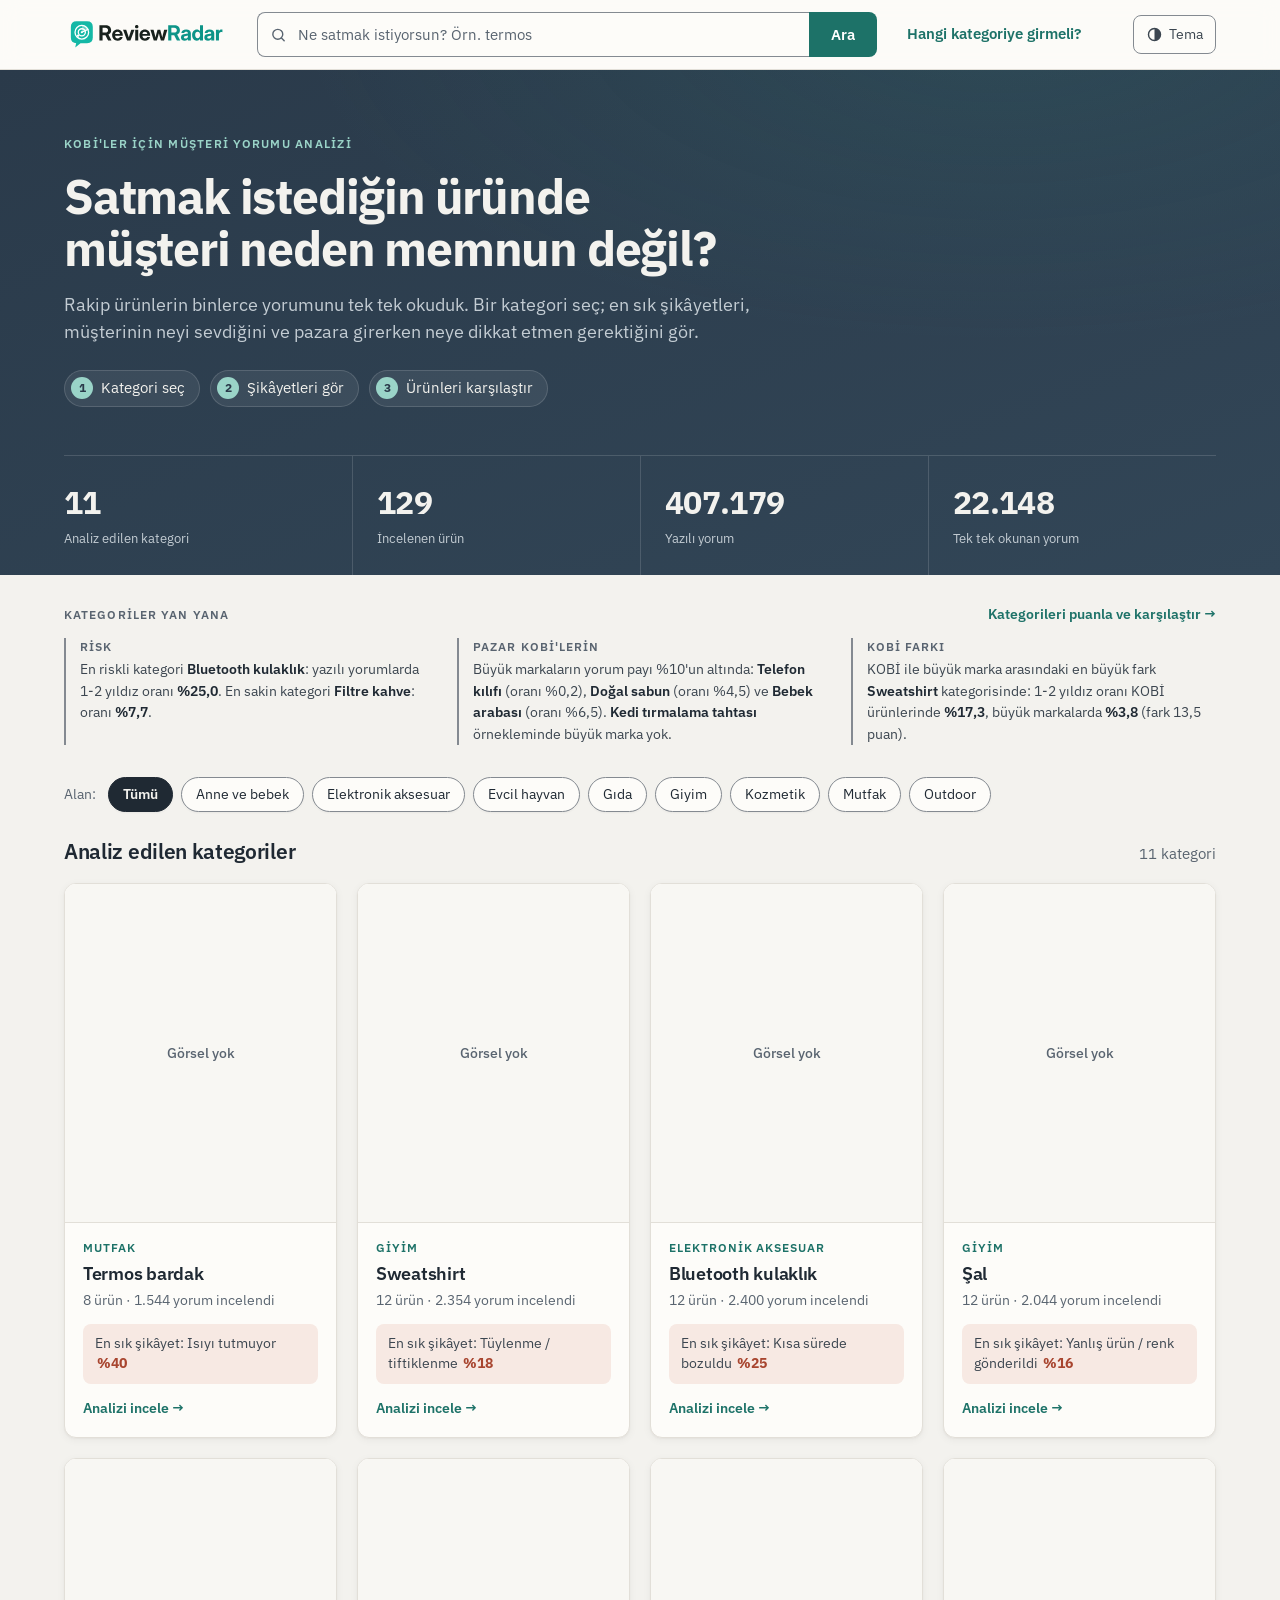
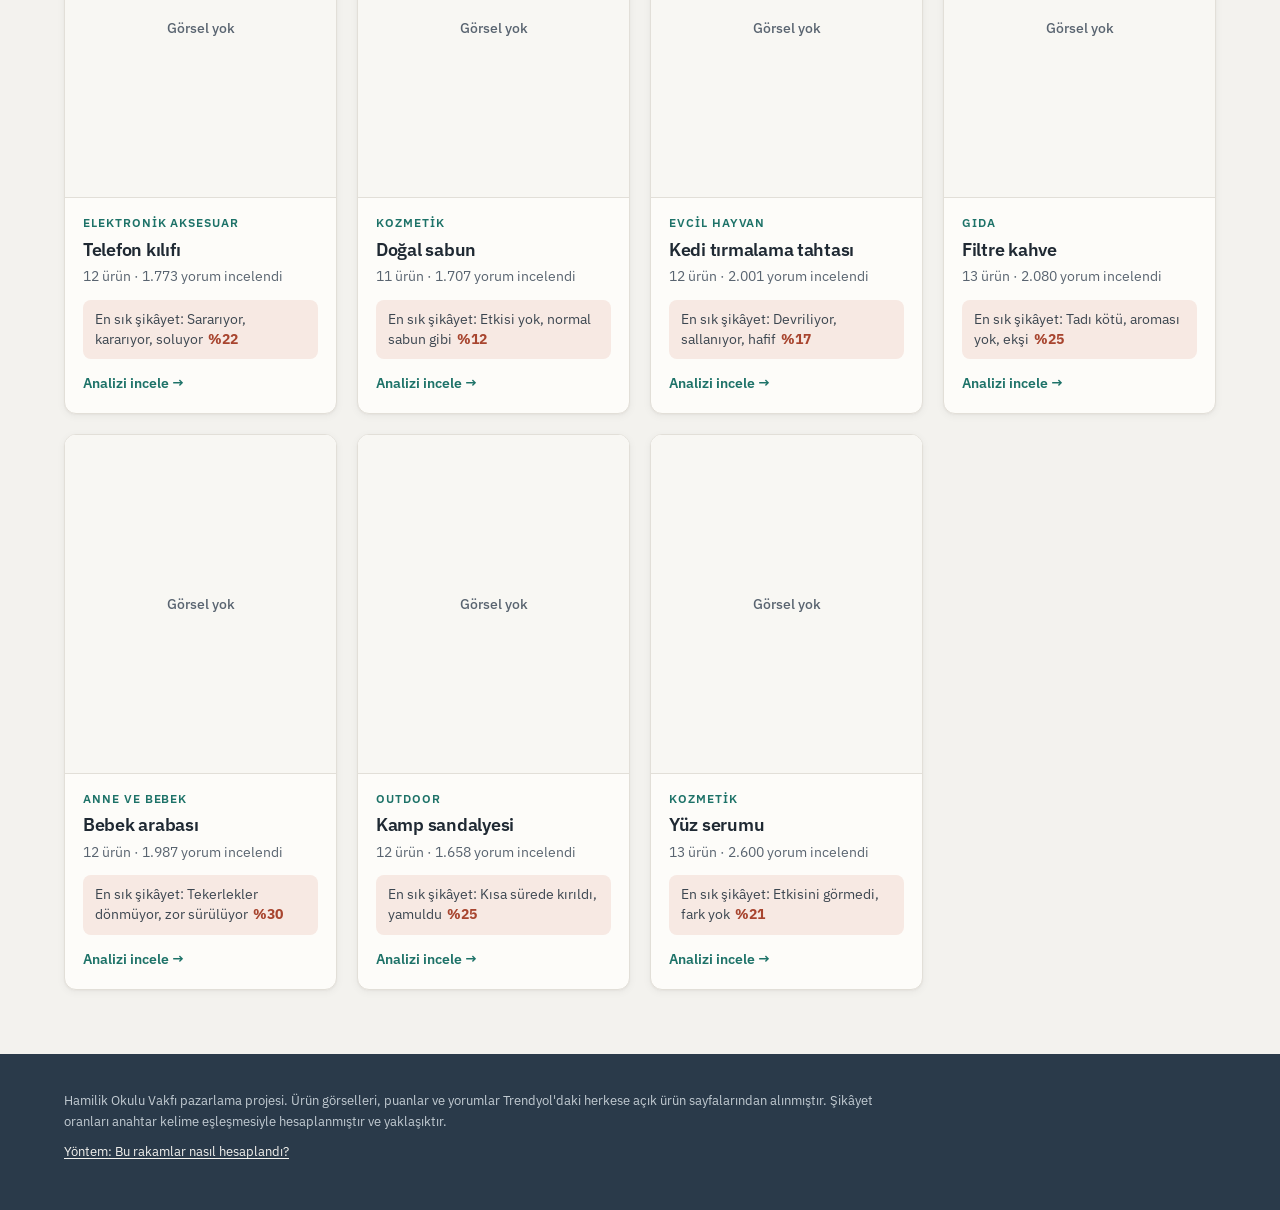
==== commit 73ac4add: "Yumuşatılmış renkler ve tema seçici: Sistem, Açık, Krem, Adaçayı, Koyu, Gece mavisi (v=16) Co-Author" ====
--- a/index.html
+++ b/index.html
@@ -25,26 +25,38 @@
 <link rel="preconnect" href="https://fonts.gstatic.com" crossorigin>
 <link href="https://fonts.googleapis.com/css2?family=IBM+Plex+Sans:wght@400;500;600;700&display=swap" rel="stylesheet">
 <link rel="icon" href="favicon.svg" type="image/svg+xml">
-<link rel="stylesheet" href="style.css?v=15">
-<script>try{var t=localStorage.getItem("rr_theme");if(t)document.documentElement.dataset.theme=t;}catch(e){}</script>
+<link rel="stylesheet" href="style.css?v=16">
+<script>/* Tema ilk boyamadan önce: kayıtlı seçim (eski light/dark değeri Açık/Koyu olur) ya da Sistem */
+(function(){var d=document.documentElement,c=null,ok=["acik","krem","adacayi","koyu","gece"];try{c=localStorage.getItem("rr_theme");}catch(e){}
+c={light:"acik",dark:"koyu"}[c]||c;if(ok.indexOf(c)<0)c="sistem";d.dataset.themeChoice=c;
+d.dataset.theme=c==="sistem"?(matchMedia("(prefers-color-scheme: dark)").matches?"koyu":"acik"):c;})();</script>
 </head>
 <body>
 <a class="skip" href="#app">İçeriğe geç</a>
 <header class="top">
   <div class="top-in">
-    <a class="logo" href="#/" aria-label="ReviewRadar ana sayfa"><svg class="logo-svg" viewBox="0 18 722 140" role="img" aria-label="ReviewRadar"><path d="M54.96,28 H101.03999999999999 Q126,28 126,52.96 V99.03999999999999 Q126,124 101.03999999999999,124 H72.24000000000001 L49.2,143.2 L53.04,124 H54.96 Q30,124 30,99.03999999999999 V52.96 Q30,28 54.96,28 Z" style="fill:var(--logo-bubble)"/><path d="M78.0,76.0 L78.00,46.24 A29.759999999999998,29.759999999999998 0 0 1 104.97,63.42 Z" style="fill:var(--logo-fg)" opacity=".35"/><circle cx="78.0" cy="76.0" r="29.759999999999998" fill="none" style="stroke:var(--logo-fg)" stroke-width="5.76"/><circle cx="78.0" cy="76.0" r="15.4752" fill="none" style="stroke:var(--logo-fg)" stroke-width="5.76"/><line x1="78.0" y1="76.0" x2="104.97" y2="63.42" style="stroke:var(--logo-fg)" stroke-width="5.76" stroke-linecap="round"/><circle cx="78.0" cy="76.0" r="4.800000000000001" style="fill:var(--logo-fg)"/><circle cx="61.63" cy="90.88" r="5.28" style="fill:var(--logo-fg)"/><path d="M154.986328125 112.0H168.822265625V88.595703125H180.951171875C180.99609375 88.595703125 181.041015625 88.595703125 181.0859375 88.595703125L192.9453125 112.0H207.76953125L194.337890625 85.990234375C201.83984375 82.53125 206.287109375 75.8828125 206.287109375 67.033203125C206.287109375 53.556640625 196.853515625 45.06640625 181.759765625 45.06640625H154.986328125ZM168.822265625 77.5V56.56640625H180.90625C188.228515625 56.56640625 192.765625 60.654296875 192.765625 67.033203125C192.765625 73.412109375 188.228515625 77.5 180.951171875 77.5ZM234.32015625 113.078125C245.82015625 113.078125 254.98421875 106.51953125 256.73617187499997 97.0859375H244.6521875C243.439296875 100.76953125 239.89046875 103.150390625 234.724453125 103.150390625C227.7615625 103.150390625 223.71859375 98.61328125 223.493984375 91.60546875H257.23031249999997V88.056640625C257.23031249999997 73.591796875 247.841640625 63.484375 233.8709375 63.484375C220.259609375 63.484375 210.60140625 73.861328125 210.60140625 88.326171875C210.60140625 102.74609375 219.94515625 113.078125 234.32015625 113.078125ZM223.583828125 83.16015625C224.302578125 77.23046875 228.21078125 73.546875 234.14046875 73.546875C240.115078125 73.546875 244.068203125 77.23046875 244.74203125 83.16015625ZM275.919609375 112.0H290.653984375L308.263359375 64.5625H294.517265625L286.790703125 88.01171875C285.66765625 91.740234375 284.544609375 95.513671875 283.466484375 99.2421875C282.388359375 95.513671875 281.2653125 91.740234375 280.052421875 88.01171875L272.236015625 64.5625H258.35515625ZM311.589375 112.0H324.841328125V64.5625H311.589375ZM318.192890625 58.587890625C322.5503125 58.587890625 325.739765625 55.578125 325.739765625 51.53515625C325.739765625 47.4921875 322.5503125 44.482421875 318.192890625 44.482421875C313.83546875 44.482421875 310.646015625 47.4921875 310.646015625 51.53515625C310.646015625 55.578125 313.83546875 58.587890625 318.192890625 58.587890625ZM353.99742187500004 113.078125C365.49742187500004 113.078125 374.66148437500004 106.51953125 376.41343750000004 97.0859375H364.32945312500004C363.11656250000004 100.76953125 359.56773437500004 103.150390625 354.40171875000004 103.150390625C347.43882812500004 103.150390625 343.39585937500004 98.61328125 343.17125000000004 91.60546875H376.90757812500004V88.056640625C376.90757812500004 73.591796875 367.51890625000004 63.484375 353.54820312500004 63.484375C339.93687500000004 63.484375 330.27867187500004 73.861328125 330.27867187500004 88.326171875C330.27867187500004 102.74609375 339.62242187500004 113.078125 353.99742187500004 113.078125ZM343.26109375000004 83.16015625C343.97984375000004 77.23046875 347.88804687500004 73.546875 353.81773437500004 73.546875C359.79234375000004 73.546875 363.74546875000004 77.23046875 364.41929687500004 83.16015625ZM392.63203125000007 112.0H406.24335937500007L411.81367187500007 93.1328125C412.98164062500007 89.134765625 414.05976562500007 84.912109375 415.13789062500007 80.689453125C416.21601562500007 84.912109375 417.29414062500007 89.134765625 418.41718750000007 93.1328125L423.94257812500007 112.0H437.64375000000007L452.24335937500007 64.5625H438.18281250000007L433.87031250000007 81.138671875C432.47773437500007 86.75390625 431.21992187500007 92.728515625 429.91718750000007 98.61328125C428.52460937500007 92.728515625 427.08710937500007 86.708984375 425.60468750000007 81.138671875L421.11250000000007 64.5625H409.16328125000007L404.62617187500007 81.138671875C403.14375000000007 86.75390625 401.70625000000007 92.7734375 400.26875000000007 98.658203125C398.96601562500007 92.7734375 397.66328125000007 86.75390625 396.22578125000007 81.138671875L391.86835937500007 64.5625H378.03242187500007Z" style="fill:var(--ink)"/>
-<path d="M455.92875000000004 112.0H469.76468750000004V88.595703125H481.89359375000004C481.93851562500004 88.595703125 481.98343750000004 88.595703125 482.02835937500004 88.595703125L493.88773437500004 112.0H508.71195312500004L495.28031250000004 85.990234375C502.78226562500004 82.53125 507.22953125000004 75.8828125 507.22953125000004 67.033203125C507.22953125000004 53.556640625 497.79593750000004 45.06640625 482.70218750000004 45.06640625H455.92875000000004ZM469.76468750000004 77.5V56.56640625H481.84867187500004C489.17093750000004 56.56640625 493.70804687500004 60.654296875 493.70804687500004 67.033203125C493.70804687500004 73.412109375 489.17093750000004 77.5 481.89359375000004 77.5ZM528.12 112.80859375C535.39734375 112.80859375 539.485234375 109.93359375 542.000859375 105.306640625H542.180546875V112.0H555.118046875V79.8359375C555.118046875 69.68359375 547.661015625 63.57421875 534.67859375 63.57421875C521.65125 63.57421875 513.9246875 69.7734375 513.340703125 79.56640625H525.7840625C526.098515625 75.927734375 529.332890625 73.412109375 534.274296875 73.412109375C539.125859375 73.412109375 542.04578125 75.837890625 542.04578125 79.341796875V79.65625C542.04578125 82.7109375 538.99109375 83.115234375 530.321171875 83.96875C520.438359375 84.8671875 511.813359375 87.921875 511.813359375 98.61328125C511.813359375 108.091796875 518.641484375 112.80859375 528.12 112.80859375ZM531.80359375 103.599609375C527.356328125 103.599609375 524.481328125 101.623046875 524.481328125 98.25390625C524.481328125 94.48046875 528.075078125 92.728515625 532.6121875 92.0546875C536.879765625 91.380859375 540.60828125 90.751953125 542.135625 89.8984375V94.66015625C542.135625 99.78125 538.1825 103.599609375 531.80359375 103.599609375ZM581.0846875 112.98828125C587.328828125 112.98828125 592.405 110.248046875 595.145234375 104.72265625H595.19015625V112.0H608.2175V45.06640625H595.01046875V71.12109375H594.965546875C591.910859375 66.0 587.149140625 63.57421875 580.99484375 63.57421875C568.8659375 63.57421875 560.555390625 73.681640625 560.555390625 88.236328125C560.555390625 103.10546875 568.68625 112.98828125 581.0846875 112.98828125ZM584.49875 102.20703125C578.074921875 102.20703125 573.8971875 97.130859375 573.8971875 88.236328125C573.8971875 79.341796875 578.074921875 74.265625 584.49875 74.265625C591.192109375 74.265625 595.639375 79.791015625 595.639375 88.236328125C595.639375 96.7265625 591.192109375 102.20703125 584.49875 102.20703125ZM630.2759374999999 112.80859375C637.5532812499999 112.80859375 641.6411718749999 109.93359375 644.1567968749999 105.306640625H644.3364843749999V112.0H657.2739843749999V79.8359375C657.2739843749999 69.68359375 649.8169531249999 63.57421875 636.8345312499999 63.57421875C623.8071874999999 63.57421875 616.0806249999999 69.7734375 615.4966406249999 79.56640625H627.9399999999999C628.2544531249999 75.927734375 631.4888281249999 73.412109375 636.4302343749999 73.412109375C641.2817968749999 73.412109375 644.2017187499999 75.837890625 644.2017187499999 79.341796875V79.65625C644.2017187499999 82.7109375 641.1470312499999 83.115234375 632.4771093749999 83.96875C622.5942968749999 84.8671875 613.9692968749999 87.921875 613.9692968749999 98.61328125C613.9692968749999 108.091796875 620.7974218749999 112.80859375 630.2759374999999 112.80859375ZM633.9595312499999 103.599609375C629.5122656249999 103.599609375 626.6372656249999 101.623046875 626.6372656249999 98.25390625C626.6372656249999 94.48046875 630.2310156249999 92.728515625 634.7681249999999 92.0546875C639.0357031249999 91.380859375 642.7642187499999 90.751953125 644.2915624999999 89.8984375V94.66015625C644.2915624999999 99.78125 640.3384374999999 103.599609375 633.9595312499999 103.599609375ZM664.7777343749999 112.0H678.0296874999999V86.3046875C678.0296874999999 79.162109375 682.0277343749999 75.388671875 687.4632812499999 75.388671875C689.7093749999999 75.388671875 692.1800781249999 75.568359375 693.1683593749999 75.61328125V64.337890625C692.0902343749999 64.29296875 690.7874999999999 64.248046875 689.2601562499999 64.248046875C683.0160156249999 64.248046875 679.4222656249999 66.943359375 677.6703124999999 72.6484375H677.5355468749999V64.5625H664.7777343749999Z" style="fill:var(--brand)"/></svg></a>
+    <a class="logo" href="#/" aria-label="ReviewRadar ana sayfa"><svg class="logo-svg" viewBox="0 18 722 140" role="img" aria-label="ReviewRadar"><path d="M54.96,28 H101.03999999999999 Q126,28 126,52.96 V99.03999999999999 Q126,124 101.03999999999999,124 H72.24000000000001 L49.2,143.2 L53.04,124 H54.96 Q30,124 30,99.03999999999999 V52.96 Q30,28 54.96,28 Z" style="fill:var(--logo-bubble)"/><path d="M78.0,76.0 L78.00,46.24 A29.759999999999998,29.759999999999998 0 0 1 104.97,63.42 Z" style="fill:var(--logo-fg)" opacity=".35"/><circle cx="78.0" cy="76.0" r="29.759999999999998" fill="none" style="stroke:var(--logo-fg)" stroke-width="5.76"/><circle cx="78.0" cy="76.0" r="15.4752" fill="none" style="stroke:var(--logo-fg)" stroke-width="5.76"/><line x1="78.0" y1="76.0" x2="104.97" y2="63.42" style="stroke:var(--logo-fg)" stroke-width="5.76" stroke-linecap="round"/><circle cx="78.0" cy="76.0" r="4.800000000000001" style="fill:var(--logo-fg)"/><circle cx="61.63" cy="90.88" r="5.28" style="fill:var(--logo-fg)"/><path d="M154.986328125 112.0H168.822265625V88.595703125H180.951171875C180.99609375 88.595703125 181.041015625 88.595703125 181.0859375 88.595703125L192.9453125 112.0H207.76953125L194.337890625 85.990234375C201.83984375 82.53125 206.287109375 75.8828125 206.287109375 67.033203125C206.287109375 53.556640625 196.853515625 45.06640625 181.759765625 45.06640625H154.986328125ZM168.822265625 77.5V56.56640625H180.90625C188.228515625 56.56640625 192.765625 60.654296875 192.765625 67.033203125C192.765625 73.412109375 188.228515625 77.5 180.951171875 77.5ZM234.32015625 113.078125C245.82015625 113.078125 254.98421875 106.51953125 256.73617187499997 97.0859375H244.6521875C243.439296875 100.76953125 239.89046875 103.150390625 234.724453125 103.150390625C227.7615625 103.150390625 223.71859375 98.61328125 223.493984375 91.60546875H257.23031249999997V88.056640625C257.23031249999997 73.591796875 247.841640625 63.484375 233.8709375 63.484375C220.259609375 63.484375 210.60140625 73.861328125 210.60140625 88.326171875C210.60140625 102.74609375 219.94515625 113.078125 234.32015625 113.078125ZM223.583828125 83.16015625C224.302578125 77.23046875 228.21078125 73.546875 234.14046875 73.546875C240.115078125 73.546875 244.068203125 77.23046875 244.74203125 83.16015625ZM275.919609375 112.0H290.653984375L308.263359375 64.5625H294.517265625L286.790703125 88.01171875C285.66765625 91.740234375 284.544609375 95.513671875 283.466484375 99.2421875C282.388359375 95.513671875 281.2653125 91.740234375 280.052421875 88.01171875L272.236015625 64.5625H258.35515625ZM311.589375 112.0H324.841328125V64.5625H311.589375ZM318.192890625 58.587890625C322.5503125 58.587890625 325.739765625 55.578125 325.739765625 51.53515625C325.739765625 47.4921875 322.5503125 44.482421875 318.192890625 44.482421875C313.83546875 44.482421875 310.646015625 47.4921875 310.646015625 51.53515625C310.646015625 55.578125 313.83546875 58.587890625 318.192890625 58.587890625ZM353.99742187500004 113.078125C365.49742187500004 113.078125 374.66148437500004 106.51953125 376.41343750000004 97.0859375H364.32945312500004C363.11656250000004 100.76953125 359.56773437500004 103.150390625 354.40171875000004 103.150390625C347.43882812500004 103.150390625 343.39585937500004 98.61328125 343.17125000000004 91.60546875H376.90757812500004V88.056640625C376.90757812500004 73.591796875 367.51890625000004 63.484375 353.54820312500004 63.484375C339.93687500000004 63.484375 330.27867187500004 73.861328125 330.27867187500004 88.326171875C330.27867187500004 102.74609375 339.62242187500004 113.078125 353.99742187500004 113.078125ZM343.26109375000004 83.16015625C343.97984375000004 77.23046875 347.88804687500004 73.546875 353.81773437500004 73.546875C359.79234375000004 73.546875 363.74546875000004 77.23046875 364.41929687500004 83.16015625ZM392.63203125000007 112.0H406.24335937500007L411.81367187500007 93.1328125C412.98164062500007 89.134765625 414.05976562500007 84.912109375 415.13789062500007 80.689453125C416.21601562500007 84.912109375 417.29414062500007 89.134765625 418.41718750000007 93.1328125L423.94257812500007 112.0H437.64375000000007L452.24335937500007 64.5625H438.18281250000007L433.87031250000007 81.138671875C432.47773437500007 86.75390625 431.21992187500007 92.728515625 429.91718750000007 98.61328125C428.52460937500007 92.728515625 427.08710937500007 86.708984375 425.60468750000007 81.138671875L421.11250000000007 64.5625H409.16328125000007L404.62617187500007 81.138671875C403.14375000000007 86.75390625 401.70625000000007 92.7734375 400.26875000000007 98.658203125C398.96601562500007 92.7734375 397.66328125000007 86.75390625 396.22578125000007 81.138671875L391.86835937500007 64.5625H378.03242187500007Z" style="fill:var(--logo-ink)"/>
+<path d="M455.92875000000004 112.0H469.76468750000004V88.595703125H481.89359375000004C481.93851562500004 88.595703125 481.98343750000004 88.595703125 482.02835937500004 88.595703125L493.88773437500004 112.0H508.71195312500004L495.28031250000004 85.990234375C502.78226562500004 82.53125 507.22953125000004 75.8828125 507.22953125000004 67.033203125C507.22953125000004 53.556640625 497.79593750000004 45.06640625 482.70218750000004 45.06640625H455.92875000000004ZM469.76468750000004 77.5V56.56640625H481.84867187500004C489.17093750000004 56.56640625 493.70804687500004 60.654296875 493.70804687500004 67.033203125C493.70804687500004 73.412109375 489.17093750000004 77.5 481.89359375000004 77.5ZM528.12 112.80859375C535.39734375 112.80859375 539.485234375 109.93359375 542.000859375 105.306640625H542.180546875V112.0H555.118046875V79.8359375C555.118046875 69.68359375 547.661015625 63.57421875 534.67859375 63.57421875C521.65125 63.57421875 513.9246875 69.7734375 513.340703125 79.56640625H525.7840625C526.098515625 75.927734375 529.332890625 73.412109375 534.274296875 73.412109375C539.125859375 73.412109375 542.04578125 75.837890625 542.04578125 79.341796875V79.65625C542.04578125 82.7109375 538.99109375 83.115234375 530.321171875 83.96875C520.438359375 84.8671875 511.813359375 87.921875 511.813359375 98.61328125C511.813359375 108.091796875 518.641484375 112.80859375 528.12 112.80859375ZM531.80359375 103.599609375C527.356328125 103.599609375 524.481328125 101.623046875 524.481328125 98.25390625C524.481328125 94.48046875 528.075078125 92.728515625 532.6121875 92.0546875C536.879765625 91.380859375 540.60828125 90.751953125 542.135625 89.8984375V94.66015625C542.135625 99.78125 538.1825 103.599609375 531.80359375 103.599609375ZM581.0846875 112.98828125C587.328828125 112.98828125 592.405 110.248046875 595.145234375 104.72265625H595.19015625V112.0H608.2175V45.06640625H595.01046875V71.12109375H594.965546875C591.910859375 66.0 587.149140625 63.57421875 580.99484375 63.57421875C568.8659375 63.57421875 560.555390625 73.681640625 560.555390625 88.236328125C560.555390625 103.10546875 568.68625 112.98828125 581.0846875 112.98828125ZM584.49875 102.20703125C578.074921875 102.20703125 573.8971875 97.130859375 573.8971875 88.236328125C573.8971875 79.341796875 578.074921875 74.265625 584.49875 74.265625C591.192109375 74.265625 595.639375 79.791015625 595.639375 88.236328125C595.639375 96.7265625 591.192109375 102.20703125 584.49875 102.20703125ZM630.2759374999999 112.80859375C637.5532812499999 112.80859375 641.6411718749999 109.93359375 644.1567968749999 105.306640625H644.3364843749999V112.0H657.2739843749999V79.8359375C657.2739843749999 69.68359375 649.8169531249999 63.57421875 636.8345312499999 63.57421875C623.8071874999999 63.57421875 616.0806249999999 69.7734375 615.4966406249999 79.56640625H627.9399999999999C628.2544531249999 75.927734375 631.4888281249999 73.412109375 636.4302343749999 73.412109375C641.2817968749999 73.412109375 644.2017187499999 75.837890625 644.2017187499999 79.341796875V79.65625C644.2017187499999 82.7109375 641.1470312499999 83.115234375 632.4771093749999 83.96875C622.5942968749999 84.8671875 613.9692968749999 87.921875 613.9692968749999 98.61328125C613.9692968749999 108.091796875 620.7974218749999 112.80859375 630.2759374999999 112.80859375ZM633.9595312499999 103.599609375C629.5122656249999 103.599609375 626.6372656249999 101.623046875 626.6372656249999 98.25390625C626.6372656249999 94.48046875 630.2310156249999 92.728515625 634.7681249999999 92.0546875C639.0357031249999 91.380859375 642.7642187499999 90.751953125 644.2915624999999 89.8984375V94.66015625C644.2915624999999 99.78125 640.3384374999999 103.599609375 633.9595312499999 103.599609375ZM664.7777343749999 112.0H678.0296874999999V86.3046875C678.0296874999999 79.162109375 682.0277343749999 75.388671875 687.4632812499999 75.388671875C689.7093749999999 75.388671875 692.1800781249999 75.568359375 693.1683593749999 75.61328125V64.337890625C692.0902343749999 64.29296875 690.7874999999999 64.248046875 689.2601562499999 64.248046875C683.0160156249999 64.248046875 679.4222656249999 66.943359375 677.6703124999999 72.6484375H677.5355468749999V64.5625H664.7777343749999Z" style="fill:var(--logo-accent)"/></svg></a>
     <form class="search" id="search" role="search" autocomplete="off">
       <input id="q" type="search" placeholder="Ne satmak istiyorsun? Örn. termos" aria-label="Kategori ara" role="combobox" aria-autocomplete="list" aria-expanded="false" aria-controls="suggest">
       <button type="submit">Ara</button>
       <ul class="suggest" id="suggest" role="listbox" aria-label="Kategori önerileri" hidden></ul>
     </form>
     <a class="top-link" id="nav-firsat" href="#/firsat">Hangi kategori<span class="tl-long">ye girmeli</span>?</a>
-    <button type="button" class="theme-btn" id="theme" aria-label="Koyu tema" aria-pressed="false">
-      <svg class="moon" viewBox="0 0 24 24" fill="none" stroke="currentColor" stroke-width="2" stroke-linecap="round" stroke-linejoin="round" aria-hidden="true"><path d="M21 12.8A9 9 0 1 1 11.2 3a7 7 0 0 0 9.8 9.8z"/></svg>
-      <svg class="sun" viewBox="0 0 24 24" fill="none" stroke="currentColor" stroke-width="2" stroke-linecap="round" aria-hidden="true"><circle cx="12" cy="12" r="4"/><path d="M12 2v2M12 20v2M4.9 4.9l1.4 1.4M17.7 17.7l1.4 1.4M2 12h2M20 12h2M4.9 19.1l1.4-1.4M17.7 6.3l1.4-1.4"/></svg>
-      <span>Tema</span>
-    </button>
+    <div class="theme-pick">
+      <button type="button" class="theme-btn" id="theme" aria-haspopup="menu" aria-expanded="false" aria-controls="theme-menu">
+        <svg viewBox="0 0 24 24" fill="none" stroke="currentColor" stroke-width="2" aria-hidden="true"><circle cx="12" cy="12" r="8.5"/><path d="M12 3.5a8.5 8.5 0 0 1 0 17z" fill="currentColor" stroke="none"/></svg>
+        <span class="tb-l">Tema</span><span class="sr-only" id="theme-cur"></span>
+      </button>
+      <div class="theme-menu" id="theme-menu" role="menu" aria-label="Tema seç" hidden>
+        <button type="button" role="menuitemradio" aria-checked="false" tabindex="-1" data-theme-v="sistem"><span class="sw sw-sys" aria-hidden="true"><span class="sw" data-theme="acik"><i></i><i></i><i></i></span><span class="sw" data-theme="koyu"><i></i><i></i><i></i></span></span><span>Sistem</span></button>
+        <button type="button" role="menuitemradio" aria-checked="false" tabindex="-1" data-theme-v="acik"><span class="sw" data-theme="acik" aria-hidden="true"><i></i><i></i><i></i></span><span>Açık</span></button>
+        <button type="button" role="menuitemradio" aria-checked="false" tabindex="-1" data-theme-v="krem"><span class="sw" data-theme="krem" aria-hidden="true"><i></i><i></i><i></i></span><span>Krem</span></button>
+        <button type="button" role="menuitemradio" aria-checked="false" tabindex="-1" data-theme-v="adacayi"><span class="sw" data-theme="adacayi" aria-hidden="true"><i></i><i></i><i></i></span><span>Adaçayı</span></button>
+        <button type="button" role="menuitemradio" aria-checked="false" tabindex="-1" data-theme-v="koyu"><span class="sw" data-theme="koyu" aria-hidden="true"><i></i><i></i><i></i></span><span>Koyu</span></button>
+        <button type="button" role="menuitemradio" aria-checked="false" tabindex="-1" data-theme-v="gece"><span class="sw" data-theme="gece" aria-hidden="true"><i></i><i></i><i></i></span><span>Gece mavisi</span></button>
+      </div>
+    </div>
   </div>
 </header>
 <main id="app" class="wrap" tabindex="-1"><div class="loading" role="status"><p class="muted">Yükleniyor…</p></div></main>
@@ -62,6 +74,6 @@
   <p>Hamilik Okulu Vakfı pazarlama projesi. Ürün görselleri, puanlar ve yorumlar Trendyol'daki herkese açık ürün sayfalarından alınmıştır. Şikâyet oranları anahtar kelime eşleşmesiyle hesaplanmıştır ve yaklaşıktır.</p>
   <p><a href="#/yontem">Yöntem: Bu rakamlar nasıl hesaplandı?</a></p>
 </footer>
-<script src="app.js?v=15"></script>
+<script src="app.js?v=16"></script>
 </body>
 </html>
--- a/style.css
+++ b/style.css
@@ -1,28 +1,73 @@
-/* Layout: professional analytics look — cool grey canvas, raised white cards, dark hero band with KPI strip,
-   white page-head bands on inner pages. Full-bleed bands use the box-shadow + clip-path trick so content stays in .wrap. */
-:root {
-  --bg: #f3f5f8; --subtle: #f7f9fb; --panel: #ffffff; --band: #ffffff;
-  --ink: #0f1a24; --ink-2: #3b4754; --muted: #5f6b78; --line: #e3e8ee; --line-2: #cfd6de;
-  --brand: #0b7d73; --kobi-ink: #07635b; --brand-2: #0d9488; --brand-ink: #ffffff; --brand-soft: #e6f4f2; --logo-bubble: #14b8a6; --logo-fg: #ffffff;
-  --neg: #c2341f; --neg-soft: #fdeeec; --pos: #0b7d73; --star: #e0a000;
-  --hero: #0d2230; --hero-2: #12384a; --hero-ink: #ffffff; --hero-muted: #a9bcc8;
-  --foot: #0d2230; --foot-ink: #a9bcc8;
-  --shadow-sm: 0 1px 2px rgb(16 24 40 / .05);
-  --shadow: 0 1px 2px rgb(16 24 40 / .04), 0 2px 8px rgb(16 24 40 / .05);
-  --shadow-lg: 0 4px 12px rgb(16 24 40 / .08), 0 12px 32px rgb(16 24 40 / .08);
-  --font: "IBM Plex Sans", "Segoe UI", system-ui, sans-serif;
-  --img-bg: #ffffff; --r: 12px; --r-sm: 8px; color-scheme: light;
-}
-@media (prefers-color-scheme: dark) {
-  :root:not([data-theme="light"]) { --bg: #0b1117; --subtle: #121a22; --panel: #121a22; --band: #0f171e; --ink: #edf2f6; --ink-2: #c3ccd5; --muted: #8d99a6; --line: #212c37; --line-2: #2f3c49;
-    --kobi-ink: #2dd4bf; --brand: #2dd4bf; --brand-2: #2dd4bf; --brand-ink: #062a26; --brand-soft: #0f2e2b; --logo-bubble: #2dd4bf; --logo-fg: #062a26; --neg: #f28b7d; --neg-soft: #33191560; --pos: #2dd4bf; --star: #f2b739;
-    --hero: #0f1c26; --hero-2: #133040; --hero-muted: #93a8b6; --foot: #070c10; --foot-ink: #8d99a6; --img-bg: #f4f6f8;
-    --shadow-sm: none; --shadow: 0 1px 0 rgb(255 255 255 / .02); --shadow-lg: 0 12px 32px rgb(0 0 0 / .45); color-scheme: dark; }
-}
-:root[data-theme="dark"] { --bg: #0b1117; --subtle: #121a22; --panel: #121a22; --band: #0f171e; --ink: #edf2f6; --ink-2: #c3ccd5; --muted: #8d99a6; --line: #212c37; --line-2: #2f3c49;
-  --kobi-ink: #2dd4bf; --brand: #2dd4bf; --brand-2: #2dd4bf; --brand-ink: #062a26; --brand-soft: #0f2e2b; --logo-bubble: #2dd4bf; --logo-fg: #062a26; --neg: #f28b7d; --neg-soft: #33191560; --pos: #2dd4bf; --star: #f2b739;
-  --hero: #0f1c26; --hero-2: #133040; --hero-muted: #93a8b6; --foot: #070c10; --foot-ink: #8d99a6; --img-bg: #f4f6f8;
-  --shadow-sm: none; --shadow: 0 1px 0 rgb(255 255 255 / .02); --shadow-lg: 0 12px 32px rgb(0 0 0 / .45); color-scheme: dark; }
+/* Layout: professional analytics look — soft canvas, raised cards, slate hero band with KPI strip,
+   page-head bands on inner pages. Full-bleed bands use a 100vw pseudo-element so content stays in .wrap.
+   v16: five themes (Açık, Krem, Adaçayı, Koyu, Gece mavisi). Each is a full set of the variables below; components only use variables.
+   Theme selectors are attribute selectors (not only :root) so the swatches in the theme menu can preview a theme. */
+:root { --img-dim: none; --font: "IBM Plex Sans", "Segoe UI", system-ui, sans-serif; --r: 12px; --r-sm: 8px; }
+:root, [data-theme="acik"] {
+  --bg: #f3f2ee; --subtle: #f8f7f3; --panel: #fdfcf9; --band: #fdfcf9;
+  --ink: #1f2933; --ink-2: #3c4650; --muted: #596470; --line: #e2dfd8; --line-2: #848a91; --track: #e2dfd8;
+  --brand: #1d7268; --brand-2: #2f8a7f; --brand-ink: #ffffff; --brand-soft: #e2eeea; --kobi-ink: #195f57; --pos: #1d7268; --focus: #1d7268;
+  --neg: #a8452f; --neg-bar: #b5533c; --neg-soft: #f7e9e3; --neg-ink: #ffffff; --star: #b07a00;
+  --hero: #2a3a4a; --hero-2: #324657; --hero-ink: #f3f2ee; --hero-muted: #c3ccd3; --hero-accent: #9ad4c8;
+  --hero-line: rgb(255 255 255 / .14); --hero-chip: rgb(255 255 255 / .07); --hero-glow: color-mix(in srgb, #2f8a7f 14%, transparent);
+  --foot: #2a3a4a; --foot-ink: #c3ccd3; --foot-link: #f3f2ee;
+  --logo-bubble: #14b8a6; --logo-fg: #ffffff; --logo-ink: #18211d; --logo-accent: #0d9488;
+  --img-bg: #ffffff; --backdrop: rgb(20 24 28 / .4); --scrim: rgb(20 24 28 / .72); --scrim-ink: #ffffff;
+  --shadow-sm: 0 1px 2px rgb(40 36 30 / .05); --shadow: 0 1px 2px rgb(40 36 30 / .04), 0 2px 8px rgb(40 36 30 / .05); --shadow-lg: 0 4px 12px rgb(40 36 30 / .07), 0 12px 32px rgb(40 36 30 / .07); --shadow-up: 0 -8px 24px rgb(40 36 30 / .07);
+  color-scheme: light;
+}
+[data-theme="krem"] {
+  --bg: #f4eee3; --subtle: #f9f5ec; --panel: #fffcf6; --band: #fffcf6;
+  --ink: #2a251f; --ink-2: #4a4239; --muted: #655c50; --line: #e6ddcd; --line-2: #8f8473; --track: #e6ddcd;
+  --brand: #1d7268; --brand-2: #2f8a7f; --brand-ink: #ffffff; --brand-soft: #e4ede6; --kobi-ink: #195f57; --pos: #1d7268; --focus: #1d7268;
+  --neg: #a3442c; --neg-bar: #b25238; --neg-soft: #f5e5da; --neg-ink: #ffffff; --star: #a87400;
+  --hero: #3a342d; --hero-2: #4a4239; --hero-ink: #f7f2e8; --hero-muted: #d2c8b8; --hero-accent: #a6d8cc;
+  --hero-line: rgb(255 255 255 / .14); --hero-chip: rgb(255 255 255 / .07); --hero-glow: color-mix(in srgb, #2f8a7f 14%, transparent);
+  --foot: #3a342d; --foot-ink: #d2c8b8; --foot-link: #f7f2e8;
+  --logo-bubble: #14b8a6; --logo-fg: #ffffff; --logo-ink: #18211d; --logo-accent: #0d9488;
+  --img-bg: #ffffff; --backdrop: rgb(20 24 28 / .4); --scrim: rgb(20 24 28 / .72); --scrim-ink: #ffffff;
+  --shadow-sm: 0 1px 2px rgb(40 36 30 / .05); --shadow: 0 1px 2px rgb(40 36 30 / .04), 0 2px 8px rgb(40 36 30 / .05); --shadow-lg: 0 4px 12px rgb(40 36 30 / .07), 0 12px 32px rgb(40 36 30 / .07); --shadow-up: 0 -8px 24px rgb(40 36 30 / .07);
+  color-scheme: light;
+}
+[data-theme="adacayi"] {
+  --bg: #ecf0eb; --subtle: #f3f6f2; --panel: #fafcf9; --band: #fafcf9;
+  --ink: #1d2a25; --ink-2: #384740; --muted: #53625a; --line: #dbe3dc; --line-2: #7d8a83; --track: #dbe3dc;
+  --brand: #1f6f5f; --brand-2: #2e8571; --brand-ink: #ffffff; --brand-soft: #dfede6; --kobi-ink: #1b6152; --pos: #1f6f5f; --focus: #1f6f5f;
+  --neg: #a4462f; --neg-bar: #b0523a; --neg-soft: #f4e6df; --neg-ink: #ffffff; --star: #a87400;
+  --hero: #2b3d37; --hero-2: #33493f; --hero-ink: #eef2ed; --hero-muted: #bccbc2; --hero-accent: #a6dbc6;
+  --hero-line: rgb(255 255 255 / .14); --hero-chip: rgb(255 255 255 / .07); --hero-glow: color-mix(in srgb, #2e8571 14%, transparent);
+  --foot: #2b3d37; --foot-ink: #bccbc2; --foot-link: #eef2ed;
+  --logo-bubble: #14b8a6; --logo-fg: #ffffff; --logo-ink: #18211d; --logo-accent: #0d9488;
+  --img-bg: #ffffff; --backdrop: rgb(20 24 28 / .4); --scrim: rgb(20 24 28 / .72); --scrim-ink: #ffffff;
+  --shadow-sm: 0 1px 2px rgb(40 36 30 / .05); --shadow: 0 1px 2px rgb(40 36 30 / .04), 0 2px 8px rgb(40 36 30 / .05); --shadow-lg: 0 4px 12px rgb(40 36 30 / .07), 0 12px 32px rgb(40 36 30 / .07); --shadow-up: 0 -8px 24px rgb(40 36 30 / .07);
+  color-scheme: light;
+}
+[data-theme="koyu"] {
+  --bg: #1d2227; --subtle: #242a30; --panel: #262d33; --band: #21272d;
+  --ink: #e4e8eb; --ink-2: #c3cad1; --muted: #9ca6af; --line: #343d45; --line-2: #6f7a84; --track: #3a444d;
+  --brand: #62c1b3; --brand-2: #4fae9f; --brand-ink: #132320; --brand-soft: #203a36; --kobi-ink: #86d2c6; --pos: #62c1b3; --focus: #62c1b3;
+  --neg: #e7957f; --neg-bar: #d9826c; --neg-soft: #3a2b28; --neg-ink: #2a1712; --star: #e0b252;
+  --hero: #252d35; --hero-2: #2c3742; --hero-ink: #eef1f3; --hero-muted: #b5bfc8; --hero-accent: #8fd0c4;
+  --hero-line: rgb(255 255 255 / .14); --hero-chip: rgb(255 255 255 / .07); --hero-glow: color-mix(in srgb, #4fae9f 10%, transparent);
+  --foot: #171b1f; --foot-ink: #a7b1ba; --foot-link: #eef1f3;
+  --logo-bubble: #2dd4bf; --logo-fg: #0b1a18; --logo-ink: #e8eeea; --logo-accent: #2dd4bf;
+  --img-bg: #e6e5e1; --img-dim: brightness(.9); --backdrop: rgb(0 0 0 / .55); --scrim: rgb(20 24 28 / .72); --scrim-ink: #ffffff;
+  --shadow-sm: none; --shadow: 0 1px 0 rgb(255 255 255 / .02); --shadow-lg: 0 12px 32px rgb(0 0 0 / .35); --shadow-up: 0 -8px 24px rgb(0 0 0 / .3);
+  color-scheme: dark;
+}
+[data-theme="gece"] {
+  --bg: #1b2232; --subtle: #222a3c; --panel: #242d40; --band: #1f2738;
+  --ink: #e3e8f1; --ink-2: #c1c9d7; --muted: #9ca7ba; --line: #323d54; --line-2: #6c7891; --track: #38445c;
+  --brand: #6cc3b9; --brand-2: #55b0a5; --brand-ink: #12211f; --brand-soft: #1f3a40; --kobi-ink: #8bd5ca; --pos: #6cc3b9; --focus: #6cc3b9;
+  --neg: #eb9886; --neg-bar: #dc8572; --neg-soft: #3b2b33; --neg-ink: #2a1712; --star: #e0b252;
+  --hero: #202a3f; --hero-2: #28354d; --hero-ink: #edf1f7; --hero-muted: #b3bed1; --hero-accent: #92d2c8;
+  --hero-line: rgb(255 255 255 / .14); --hero-chip: rgb(255 255 255 / .07); --hero-glow: color-mix(in srgb, #55b0a5 10%, transparent);
+  --foot: #151c29; --foot-ink: #a5b0c3; --foot-link: #edf1f7;
+  --logo-bubble: #2dd4bf; --logo-fg: #0b1a18; --logo-ink: #e8eeea; --logo-accent: #2dd4bf;
+  --img-bg: #e4e5e8; --img-dim: brightness(.9); --backdrop: rgb(0 0 0 / .55); --scrim: rgb(20 24 28 / .72); --scrim-ink: #ffffff;
+  --shadow-sm: none; --shadow: 0 1px 0 rgb(255 255 255 / .02); --shadow-lg: 0 12px 32px rgb(0 0 0 / .35); --shadow-up: 0 -8px 24px rgb(0 0 0 / .3);
+  color-scheme: dark;
+}
 
 * { box-sizing: border-box; }
 html { overflow-x: clip; }
@@ -37,7 +82,7 @@
 p { margin: 0; }
 .muted { color: var(--muted); }
 .num { font-variant-numeric: tabular-nums; }
-:focus-visible { outline: 2px solid var(--brand); outline-offset: 2px; }
+:focus-visible { outline: 2px solid var(--focus); outline-offset: 2px; }
 
 /* full-bleed bands inside .wrap */
 .band { position: relative; isolation: isolate; }
@@ -51,38 +96,36 @@
 .logo { display: flex; align-items: center; flex: none; }
 .logo-svg { height: 32px; width: auto; display: block; }
 .search { position: relative; flex: 1 1 320px; display: flex; max-width: 620px; }
-.search input { flex: 1; min-width: 0; font: inherit; padding: 10px 14px 10px 40px; border: 1px solid var(--line-2); border-right: 0; border-radius: var(--r-sm) 0 0 var(--r-sm); background: var(--panel) url("data:image/svg+xml,%3Csvg xmlns='http://www.w3.org/2000/svg' viewBox='0 0 24 24' fill='none' stroke='%236b7684' stroke-width='2' stroke-linecap='round'%3E%3Ccircle cx='11' cy='11' r='7'/%3E%3Cpath d='m20 20-3.5-3.5'/%3E%3C/svg%3E") no-repeat 13px 50% / 17px; color: var(--ink); transition: border-color .15s, box-shadow .15s; }
+.search input { flex: 1; min-width: 0; font: inherit; padding: 10px 14px 10px 40px; border: 1px solid var(--line-2); border-right: 0; border-radius: var(--r-sm) 0 0 var(--r-sm); background: var(--panel); color: var(--ink); transition: border-color .15s, box-shadow .15s; }
+.search::before { content: ""; position: absolute; left: 13px; top: 50%; width: 17px; height: 17px; transform: translateY(-50%); background: var(--muted); -webkit-mask: url("data:image/svg+xml,%3Csvg xmlns='http://www.w3.org/2000/svg' viewBox='0 0 24 24' fill='none' stroke='%23000' stroke-width='2' stroke-linecap='round'%3E%3Ccircle cx='11' cy='11' r='7'/%3E%3Cpath d='m20 20-3.5-3.5'/%3E%3C/svg%3E") no-repeat center / contain; mask: url("data:image/svg+xml,%3Csvg xmlns='http://www.w3.org/2000/svg' viewBox='0 0 24 24' fill='none' stroke='%23000' stroke-width='2' stroke-linecap='round'%3E%3Ccircle cx='11' cy='11' r='7'/%3E%3Cpath d='m20 20-3.5-3.5'/%3E%3C/svg%3E") no-repeat center / contain; pointer-events: none; z-index: 1; }
 .search input:focus { outline: none; border-color: var(--brand); box-shadow: 0 0 0 3px color-mix(in srgb, var(--brand) 18%, transparent); }
 .search button { font: inherit; font-weight: 600; padding: 0 22px; border: 0; border-radius: 0 var(--r-sm) var(--r-sm) 0; background: var(--brand); color: var(--brand-ink); cursor: pointer; transition: filter .15s; }
 .search button:hover { filter: brightness(1.08); }
 .suggest { position: absolute; top: 100%; left: 0; right: 0; margin: 6px 0 0; padding: 6px; list-style: none; background: var(--panel); border: 1px solid var(--line); border-radius: var(--r-sm); box-shadow: var(--shadow-lg); }
 .suggest a { display: flex; justify-content: space-between; padding: 8px 10px; border-radius: 6px; }
 .suggest a:hover, .suggest a:focus { background: var(--subtle); outline: none; }
-.theme-btn { margin-left: auto; font: inherit; font-size: .9rem; display: inline-flex; align-items: center; gap: 6px; padding: 7px 12px; border-radius: var(--r-sm); border: 1px solid var(--line-2); background: var(--panel); color: var(--ink-2); cursor: pointer; }
+.theme-pick { position: relative; margin-left: auto; flex: none; }
+.theme-btn { font: inherit; font-size: .9rem; display: inline-flex; align-items: center; gap: 6px; padding: 7px 12px; border-radius: var(--r-sm); border: 1px solid var(--line-2); background: var(--panel); color: var(--ink-2); cursor: pointer; }
 .theme-btn:hover { border-color: var(--muted); }
 .theme-btn svg { width: 17px; height: 17px; }
-.theme-btn .sun { display: none; }
-:root[data-theme="dark"] .theme-btn .sun { display: block; }
-:root[data-theme="dark"] .theme-btn .moon { display: none; }
-@media (prefers-color-scheme: dark) { :root:not([data-theme="light"]) .theme-btn .sun { display: block; } :root:not([data-theme="light"]) .theme-btn .moon { display: none; } }
 
 /* home */
 .hero-band { color: var(--hero-ink); padding-block: 64px 0; margin-bottom: 36px; }
-.hero-band::before { background: radial-gradient(1000px 460px at 78% -10%, color-mix(in srgb, var(--brand-2) 30%, transparent), transparent 70%), linear-gradient(160deg, var(--hero) 0%, var(--hero-2) 100%); }
+.hero-band::before { background: radial-gradient(1000px 460px at 78% -10%, var(--hero-glow), transparent 70%), linear-gradient(160deg, var(--hero) 0%, var(--hero-2) 100%); }
 .hero { display: grid; gap: 16px; max-width: 780px; }
 .eyebrow { font-size: .78rem; font-weight: 600; letter-spacing: .1em; text-transform: uppercase; color: var(--brand); }
-.hero-band .eyebrow { color: #5eead4; }
+.hero-band .eyebrow { color: var(--hero-accent); }
 .hero h1 { font-size: clamp(2rem, 4vw, 3rem); font-weight: 700; letter-spacing: -0.025em; line-height: 1.1; }
 .lead { font-size: 1.1rem; color: var(--hero-muted); max-width: 44rem; }
 .steps { display: flex; flex-wrap: wrap; gap: 10px; margin: 8px 0 0; padding: 0; list-style: none; color: var(--hero-ink); font-size: .92rem; }
-.steps li { display: inline-flex; align-items: center; gap: 8px; padding: 6px 14px 6px 6px; border-radius: 999px; background: rgb(255 255 255 / .07); border: 1px solid rgb(255 255 255 / .12); }
-.steps b { display: inline-grid; place-items: center; width: 22px; height: 22px; border-radius: 50%; background: #5eead4; color: #062a26; font-size: .78rem; font-weight: 700; }
-.kpis { margin: 48px 0 0; display: grid; grid-template-columns: repeat(4, minmax(0, 1fr)); border-top: 1px solid rgb(255 255 255 / .12); }
+.steps li { display: inline-flex; align-items: center; gap: 8px; padding: 6px 14px 6px 6px; border-radius: 999px; background: var(--hero-chip); border: 1px solid var(--hero-line); }
+.steps b { display: inline-grid; place-items: center; width: 22px; height: 22px; border-radius: 50%; background: var(--hero-accent); color: var(--hero); font-size: .78rem; font-weight: 700; }
+.kpis { margin: 48px 0 0; display: grid; grid-template-columns: repeat(4, minmax(0, 1fr)); border-top: 1px solid var(--hero-line); }
 .kpis div { padding: 22px 0 26px; display: grid; gap: 2px; }
-.kpis div + div { padding-left: 24px; border-left: 1px solid rgb(255 255 255 / .12); }
+.kpis div + div { padding-left: 24px; border-left: 1px solid var(--hero-line); }
 .kpis dt { font-size: .82rem; color: var(--hero-muted); order: 2; }
 .kpis dd { margin: 0; font-size: clamp(1.5rem, 2.6vw, 2rem); font-weight: 700; letter-spacing: -0.02em; order: 1; }
-@media (max-width: 760px) { .kpis { grid-template-columns: repeat(2, minmax(0, 1fr)); } .kpis div:nth-child(3) { padding-left: 0; border-left: 0; } .kpis div:nth-child(n+3) { border-top: 1px solid rgb(255 255 255 / .12); } }
+@media (max-width: 760px) { .kpis { grid-template-columns: repeat(2, minmax(0, 1fr)); } .kpis div:nth-child(3) { padding-left: 0; border-left: 0; } .kpis div:nth-child(n+3) { border-top: 1px solid var(--hero-line); } }
 
 .sec { padding-bottom: 40px; display: grid; gap: 18px; }
 .sec-top { display: flex; justify-content: space-between; align-items: baseline; gap: 12px; flex-wrap: wrap; }
@@ -127,11 +170,11 @@
 .issues { list-style: none; margin: 0; padding: 0; display: grid; gap: 16px; counter-reset: i; }
 .issues li { display: grid; grid-template-columns: 2rem minmax(0, 1fr) 3.4rem; gap: 6px 12px; align-items: center; counter-increment: i; }
 .issues li::before { content: counter(i); display: grid; place-items: center; width: 26px; height: 26px; border-radius: 50%; background: var(--neg-soft); color: var(--neg); font-weight: 700; font-size: .82rem; font-variant-numeric: tabular-nums; }
-.issues li:first-child::before { background: var(--neg); color: #fff; }
+.issues li:first-child::before { background: var(--neg); color: var(--neg-ink); }
 .issues .t { font-size: 1.08rem; font-weight: 600; }
 .issues .p { text-align: right; font-variant-numeric: tabular-nums; font-weight: 700; font-size: 1.05rem; color: var(--neg); }
-.issues .bar { grid-column: 2 / -1; height: 6px; border-radius: 3px; background: var(--line); overflow: hidden; }
-.issues .bar i { display: block; height: 100%; background: linear-gradient(90deg, color-mix(in srgb, var(--neg) 70%, transparent), var(--neg)); border-radius: 3px; }
+.issues .bar { grid-column: 2 / -1; height: 6px; border-radius: 3px; background: var(--track); overflow: hidden; }
+.issues .bar i { display: block; height: 100%; background: var(--neg-bar); border-radius: 3px; }
 .fact { display: grid; gap: 4px; padding-block: 16px; }
 .fact:first-child { padding-top: 0; }
 .fact + .fact { border-top: 1px solid var(--line); }
@@ -190,9 +233,9 @@
 @media (max-width: 860px) {
   .plist { grid-template-columns: 1fr; }
   .f-open, .btn.f-open { display: inline-flex; }
-  .filters { position: fixed; inset: 0 auto 0 0; width: min(320px, 88vw); max-height: none; height: 100%; z-index: 40; border-radius: 0; padding: max(16px, env(safe-area-inset-top)) 18px 18px; transform: translateX(-105%); visibility: hidden; transition: transform .2s, visibility 0s .2s; box-shadow: 0 0 40px rgb(0 0 0 / .25); }
+  .filters { position: fixed; inset: 0 auto 0 0; width: min(320px, 88vw); max-height: none; height: 100%; z-index: 40; border-radius: 0; padding: max(16px, env(safe-area-inset-top)) 18px 18px; transform: translateX(-105%); visibility: hidden; transition: transform .2s, visibility 0s .2s; box-shadow: var(--shadow-lg); }
   .filters.open { transform: none; visibility: visible; transition: transform .2s; }
-  .f-backdrop:not([hidden]) { position: fixed; inset: 0; z-index: 35; background: rgb(8 14 20 / .45); }
+  .f-backdrop:not([hidden]) { position: fixed; inset: 0; z-index: 35; background: var(--backdrop); }
   .f-close { display: inline-flex; }
 }
 @media (prefers-reduced-motion: reduce) { .filters, .cat, .pc, .cat-img img, .pc-img img { transition: none; } .cat:hover, .pc:hover { transform: none; } }
@@ -209,9 +252,9 @@
 .insight p { flex: 1 1 200px; color: var(--ink-2); font-size: .93rem; }
 .hbars { display: grid; gap: 11px; }
 .hb { display: grid; grid-template-columns: minmax(0, 11rem) minmax(0, 1fr) 2.8rem; gap: 12px; align-items: center; font-size: .9rem; color: var(--ink-2); }
-.hb .tr { height: 8px; background: var(--subtle); border: 1px solid var(--line); border-radius: 999px; position: relative; }
+.hb .tr { height: 8px; background: var(--track); border: 1px solid var(--track); border-radius: 999px; position: relative; }
 .hb .tr i { position: absolute; inset: -1px auto -1px -1px; border-radius: 999px; background: var(--brand-2); }
-.hb.neg .tr i { background: var(--neg); }
+.hb.neg .tr i { background: var(--neg-bar); }
 .hb .tr s { position: absolute; top: -5px; bottom: -5px; width: 2px; background: var(--ink); opacity: .55; border-radius: 1px; }
 .hb .v { text-align: right; font-variant-numeric: tabular-nums; color: var(--ink); font-weight: 600; font-size: .86rem; }
 .legend { display: flex; gap: 16px; font-size: .84rem; color: var(--muted); }
@@ -248,12 +291,12 @@
 .btn.out { background: transparent; color: var(--brand); }
 
 /* compare */
-.cmpbar { position: fixed; left: 0; right: 0; bottom: 0; z-index: 30; background: var(--panel); border-top: 1px solid var(--line); box-shadow: 0 -8px 24px rgb(16 24 40 / .08); padding-bottom: env(safe-area-inset-bottom); }
+.cmpbar { position: fixed; left: 0; right: 0; bottom: 0; z-index: 30; background: var(--panel); border-top: 1px solid var(--line); box-shadow: var(--shadow-up); padding-bottom: env(safe-area-inset-bottom); }
 .cmpbar-in { max-width: 1200px; margin-inline: auto; padding: 10px max(24px, env(safe-area-inset-left)); display: flex; gap: 10px; align-items: center; flex-wrap: wrap; }
 .cmpbar-items { display: flex; gap: 8px; flex: 1 1 auto; min-width: 0; flex-wrap: wrap; align-items: center; }
 .cmp-th { position: relative; flex: none; width: 46px; height: 58px; padding: 0; border: 1px solid var(--line); border-radius: 8px; background: var(--img-bg); overflow: hidden; cursor: pointer; }
 .cmp-th img, .cmp-th .img-ph { display: block; width: 44px; height: 56px; object-fit: cover; }
-.cmp-th .x { position: absolute; top: 2px; right: 2px; width: 16px; height: 16px; display: grid; place-items: center; border-radius: 50%; background: rgb(15 26 36 / .72); color: #fff; font-size: 12px; line-height: 1; }
+.cmp-th .x { position: absolute; top: 2px; right: 2px; width: 16px; height: 16px; display: grid; place-items: center; border-radius: 50%; background: var(--scrim); color: var(--scrim-ink); font-size: 12px; line-height: 1; }
 .cmp-th:hover, .cmp-th:focus-visible { border-color: var(--ink-2); }
 .cmp-count { font-size: .9rem; color: var(--ink-2); line-height: 1.35; margin-left: 4px; }
 .cmpbar-msg:empty { display: none; }
@@ -291,7 +334,7 @@
   .wrap { padding-left: max(18px, env(safe-area-inset-left)); padding-right: max(18px, env(safe-area-inset-right)); }
   .top-in { gap: 10px 12px; padding-inline: 18px; }
   .search { order: 3; flex-basis: 100%; max-width: none; }
-  .theme-btn span { display: none; }
+  .theme-btn .tb-l { display: none; }
   .logo-svg { height: 28px; }
   .hero-band { padding-top: 40px; }
   .kpis div + div { padding-left: 16px; }
@@ -330,11 +373,11 @@
 .cat-links a { display: inline-block; padding: 6px 14px; border: 1px solid var(--line-2); border-radius: 999px; background: var(--panel); color: var(--brand); font-weight: 500; }
 .cat-links a:hover { border-color: var(--brand); }
 .note a, .foot a { color: var(--brand); text-decoration: underline; text-underline-offset: 2px; }
-.foot a { color: var(--hero-ink); }
+.foot a { color: var(--foot-link); }
 .pc-meta dd.none { color: var(--muted); font-weight: 500; }
 .nodata { grid-column: 1 / -1; padding: 16px 20px; border: 1px solid var(--line); border-radius: var(--r); background: var(--panel); color: var(--ink-2); box-shadow: var(--shadow-sm); }
 .loading { padding: 48px 0; display: grid; gap: 14px; }
-.sk { height: 14px; max-width: 520px; border-radius: 7px; background: var(--line); }
+.sk { height: 14px; max-width: 520px; border-radius: 7px; background: var(--track); }
 .sk-h { height: 28px; max-width: 360px; }
 .sk-s { max-width: 280px; }
 body.drawer-open { overflow: hidden; }
@@ -354,7 +397,7 @@
 .top-link:hover, .top-link[aria-current="page"] { text-decoration: underline; text-underline-offset: 5px; text-decoration-thickness: 2px; }
 .top-link[aria-current="page"] { color: var(--ink); text-decoration-color: var(--brand); }
 @media (max-width: 960px) { .top-in { gap: 12px 16px; } .search { flex-basis: 240px; min-width: 0; } .tl-long { display: none; } }
-@media (max-width: 640px) { .top-link { margin-left: auto; } .theme-btn { margin-left: 0; } }
+@media (max-width: 640px) { .top-link { margin-left: auto; } .theme-pick { margin-left: 0; } }
 
 .reads { margin: -8px 0 32px; display: grid; gap: 12px; }
 .reads:empty { min-height: 8rem; }
@@ -388,20 +431,21 @@
 .ft-ar { font-size: .8em; opacity: .45; }
 th[aria-sort] .ft-sort { color: var(--ink); font-weight: 600; }
 th[aria-sort] .ft-ar { opacity: 1; color: var(--brand); }
-.mbar { display: block; width: 72px; height: 4px; margin: 6px 0 0 auto; border-radius: 2px; background: var(--line); overflow: hidden; }
+.mbar { display: block; width: 72px; height: 4px; margin: 6px 0 0 auto; border-radius: 2px; background: var(--track); overflow: hidden; }
 .mbar i { display: block; height: 100%; background: var(--brand-2); border-radius: 2px; }
-.mbar.neg i { background: var(--neg); }
+.mbar.neg i { background: var(--neg-bar); }
 @media (max-width: 640px) { .ftable tbody th { min-width: 7.5rem; width: 7.5rem; padding: 12px 10px; } .ftable thead th:first-child { width: 7.5rem; padding-inline: 10px; } }
 
 .chead-act { margin-top: 6px; }
 .print-only { display: none; }
 @media print {
-  :root, :root[data-theme="dark"], :root:not([data-theme="light"]) {
+  :root, :root[data-theme] {
     --bg: #ffffff; --subtle: #f7f9fb; --panel: #ffffff; --band: #ffffff;
     --ink: #0f1a24; --ink-2: #3b4754; --muted: #5f6b78; --line: #dfe4ea; --line-2: #cfd6de;
     --brand: #0b7d73; --kobi-ink: #07635b; --brand-2: #0d9488; --brand-ink: #ffffff; --brand-soft: #e6f4f2; --logo-bubble: #14b8a6; --logo-fg: #ffffff;
     --neg: #c2341f; --neg-soft: #fdeeec; --pos: #0b7d73; --star: #e0a000; --img-bg: #ffffff;
-    --shadow-sm: none; --shadow: none; --shadow-lg: none; color-scheme: light;
+    --shadow-sm: none; --shadow: none; --shadow-lg: none; --shadow-up: none; color-scheme: light;
+    --track: #e3e8ee; --neg-bar: #c2341f; --neg-ink: #ffffff; --focus: #0b7d73; --logo-ink: #18211d; --logo-accent: #0d9488;
   }
   @page { size: A4; margin: 14mm 13mm; }
   html, body { background: #fff; color: var(--ink); }
@@ -517,3 +561,22 @@
   .ftable table.ft-comp tbody th { grid-column: 1 / -1; }
   .ftable table.ft-comp td::before { content: attr(data-l); color: var(--muted); font-size: .76rem; }
 }
+
+/* v16: tema menüsü */
+.theme-btn[aria-expanded="true"] { border-color: var(--muted); }
+.theme-menu { position: absolute; right: 0; top: calc(100% + 6px); z-index: 50; min-width: 214px; padding: 6px; display: grid; gap: 2px; background: var(--panel); border: 1px solid var(--line); border-radius: var(--r-sm); box-shadow: var(--shadow-lg); }
+.theme-menu[hidden] { display: none; }
+.theme-menu button { display: flex; align-items: center; gap: 10px; width: 100%; padding: 8px 10px; font: inherit; font-size: .9rem; text-align: left; color: var(--ink); background: none; border: 0; border-radius: 6px; cursor: pointer; }
+.theme-menu button:hover, .theme-menu button:focus-visible { background: var(--subtle); }
+.theme-menu button:focus-visible { outline-offset: -2px; }
+.theme-menu button[aria-checked="true"] { font-weight: 600; }
+.theme-menu button[aria-checked="true"]::after { content: "✓"; margin-left: auto; color: var(--brand); }
+.sw { flex: none; display: inline-flex; width: 38px; height: 20px; overflow: hidden; border: 1px solid var(--line-2); border-radius: 5px; background: var(--bg); }
+.sw i { flex: 1; }
+.sw i:nth-child(1) { flex: 1.4; background: var(--bg); }
+.sw i:nth-child(2) { background: var(--brand-2); }
+.sw i:nth-child(3) { background: var(--neg-bar); }
+.sw-sys > .sw { width: 50%; height: 100%; border: 0; border-radius: 0; }
+.search input::placeholder { color: var(--muted); opacity: 1; }
+.cat-img img, .pc-img img, .prod-img img, .ct-img img, .cmp-th img { filter: var(--img-dim); }
+@media print { .cat-img img, .pc-img img, .prod-img img { filter: none; } }
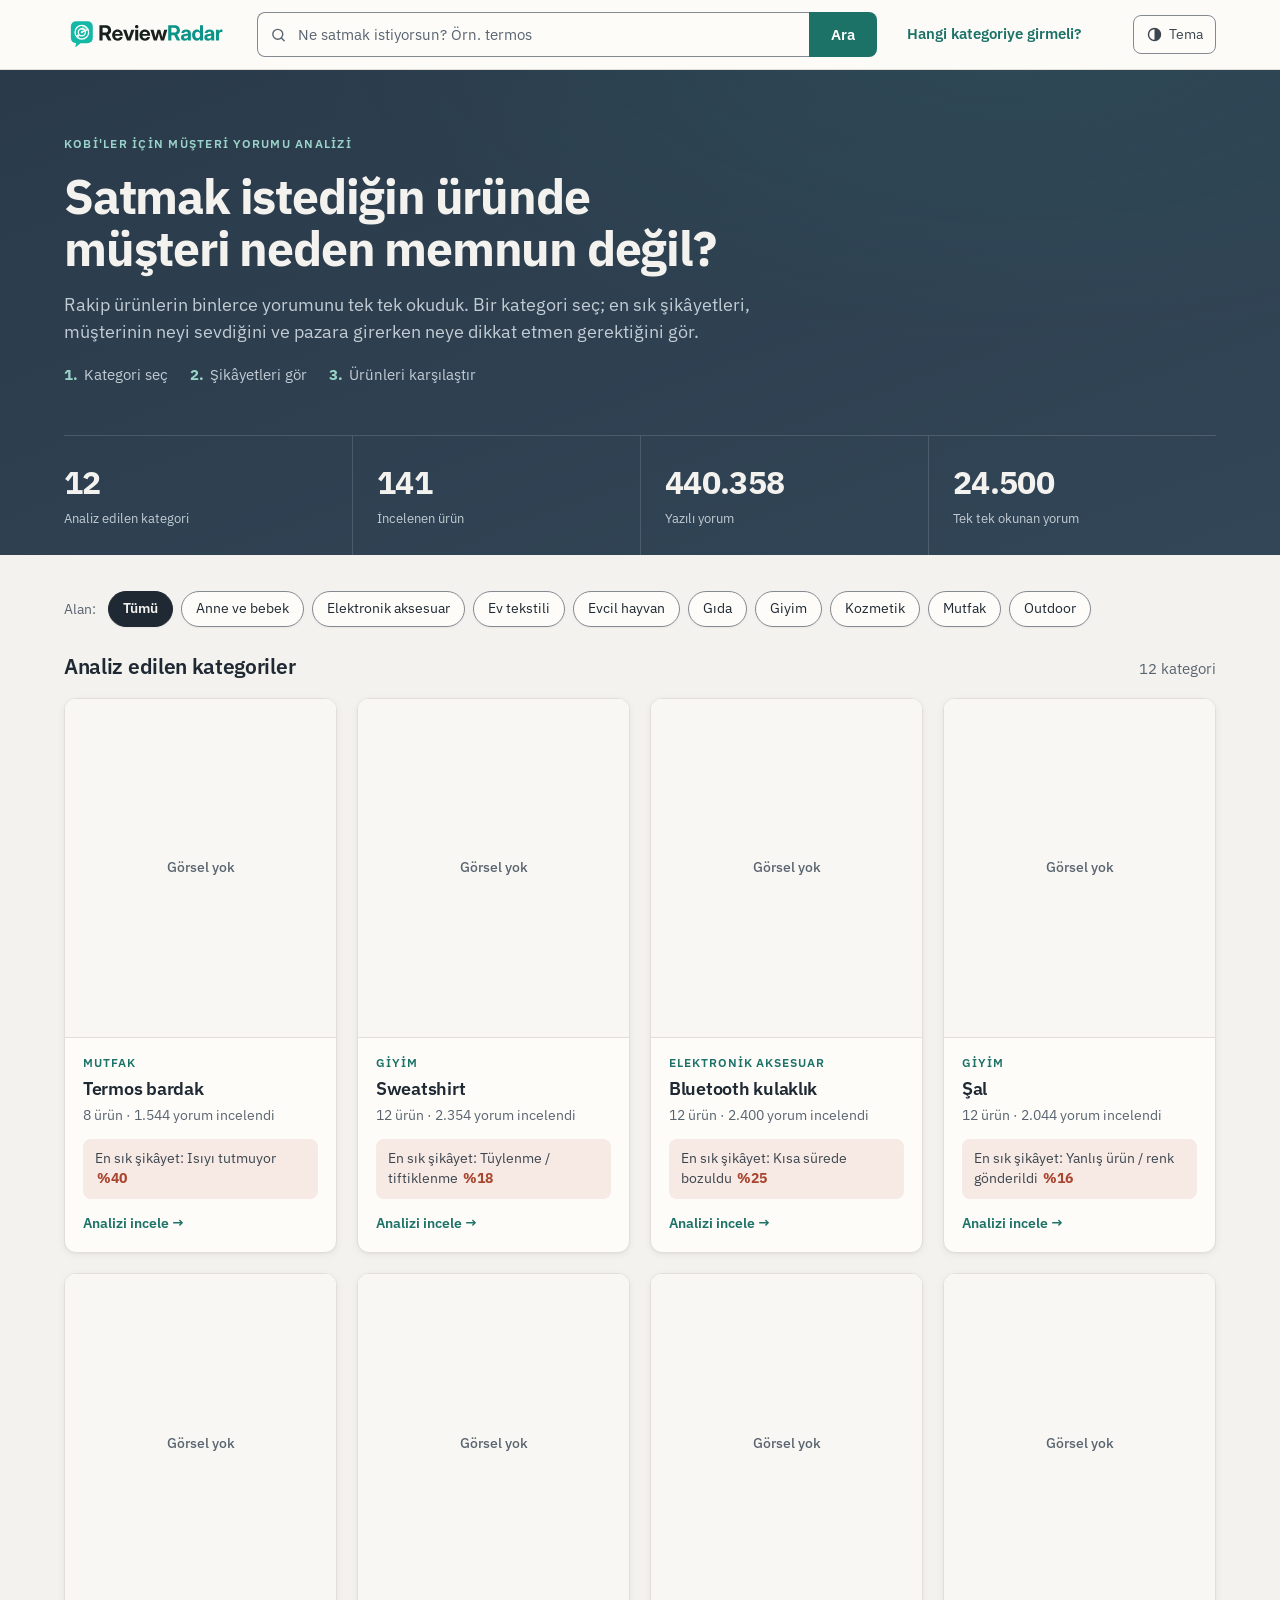
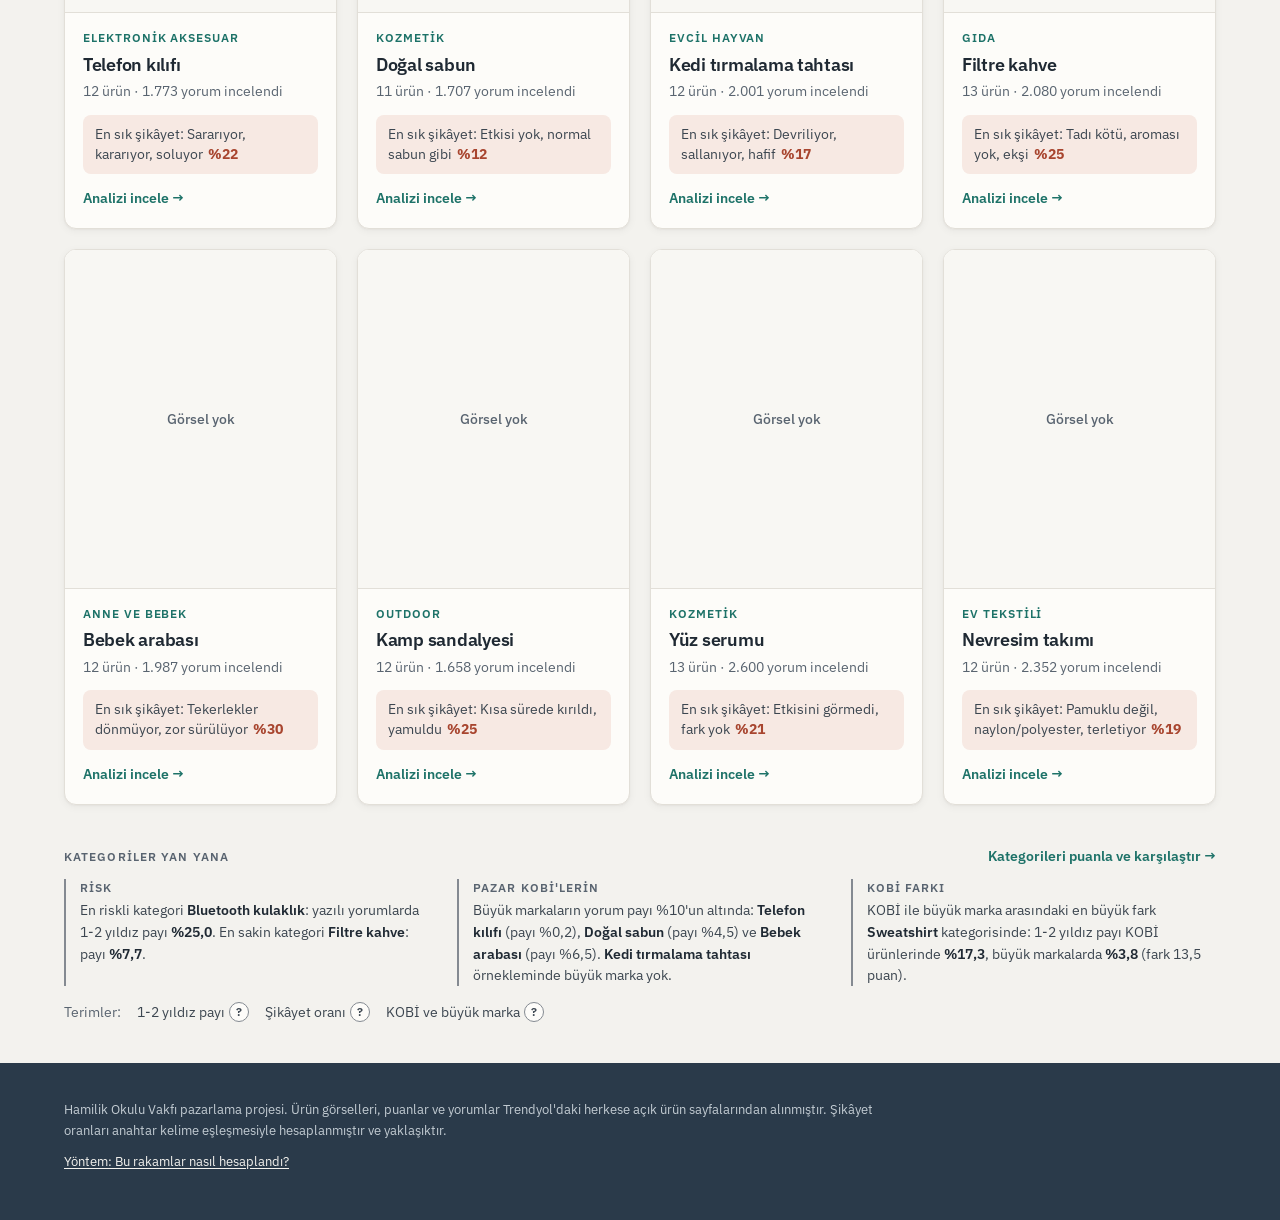
==== commit 71605dbf: "Kullanılabilirlik: kategori sayfası sırası ve bölüm menüsü, terim açıklamaları, telefonda sık ana sa" ====
--- a/index.html
+++ b/index.html
@@ -25,7 +25,7 @@
 <link rel="preconnect" href="https://fonts.gstatic.com" crossorigin>
 <link href="https://fonts.googleapis.com/css2?family=IBM+Plex+Sans:wght@400;500;600;700&display=swap" rel="stylesheet">
 <link rel="icon" href="favicon.svg" type="image/svg+xml">
-<link rel="stylesheet" href="style.css?v=16">
+<link rel="stylesheet" href="style.css?v=17">
 <script>/* Tema ilk boyamadan önce: kayıtlı seçim (eski light/dark değeri Açık/Koyu olur) ya da Sistem */
 (function(){var d=document.documentElement,c=null,ok=["acik","krem","adacayi","koyu","gece"];try{c=localStorage.getItem("rr_theme");}catch(e){}
 c={light:"acik",dark:"koyu"}[c]||c;if(ok.indexOf(c)<0)c="sistem";d.dataset.themeChoice=c;
@@ -74,6 +74,6 @@
   <p>Hamilik Okulu Vakfı pazarlama projesi. Ürün görselleri, puanlar ve yorumlar Trendyol'daki herkese açık ürün sayfalarından alınmıştır. Şikâyet oranları anahtar kelime eşleşmesiyle hesaplanmıştır ve yaklaşıktır.</p>
   <p><a href="#/yontem">Yöntem: Bu rakamlar nasıl hesaplandı?</a></p>
 </footer>
-<script src="app.js?v=16"></script>
+<script src="app.js?v=17"></script>
 </body>
 </html>
--- a/style.css
+++ b/style.css
@@ -117,9 +117,9 @@
 .hero-band .eyebrow { color: var(--hero-accent); }
 .hero h1 { font-size: clamp(2rem, 4vw, 3rem); font-weight: 700; letter-spacing: -0.025em; line-height: 1.1; }
 .lead { font-size: 1.1rem; color: var(--hero-muted); max-width: 44rem; }
-.steps { display: flex; flex-wrap: wrap; gap: 10px; margin: 8px 0 0; padding: 0; list-style: none; color: var(--hero-ink); font-size: .92rem; }
-.steps li { display: inline-flex; align-items: center; gap: 8px; padding: 6px 14px 6px 6px; border-radius: 999px; background: var(--hero-chip); border: 1px solid var(--hero-line); }
-.steps b { display: inline-grid; place-items: center; width: 22px; height: 22px; border-radius: 50%; background: var(--hero-accent); color: var(--hero); font-size: .78rem; font-weight: 700; }
+/* v17: adımlar düğme gibi görünmesin: düz metin, numara vurgulu */
+.steps { display: flex; flex-wrap: wrap; gap: 4px 22px; margin: 2px 0 0; color: var(--hero-muted); font-size: .92rem; }
+.steps b { color: var(--hero-accent); font-weight: 700; margin-right: 2px; }
 .kpis { margin: 48px 0 0; display: grid; grid-template-columns: repeat(4, minmax(0, 1fr)); border-top: 1px solid var(--hero-line); }
 .kpis div { padding: 22px 0 26px; display: grid; gap: 2px; }
 .kpis div + div { padding-left: 24px; border-left: 1px solid var(--hero-line); }
@@ -159,12 +159,12 @@
 .meta li + li::before { content: ""; display: inline-block; width: 4px; height: 4px; border-radius: 50%; background: var(--line-2); margin: 0 12px 0 -14px; vertical-align: middle; }
 
 /* summary */
-.summary { display: grid; grid-template-columns: minmax(0, 1.6fr) minmax(0, 1fr); border: 1px solid var(--line); border-radius: var(--r); background: var(--panel); box-shadow: var(--shadow); overflow: hidden; }
+.summary { display: grid; grid-template-columns: minmax(0, 1.6fr) minmax(0, 1fr); border: 1px solid var(--line); border-radius: var(--r); background: var(--panel); box-shadow: var(--shadow); }
 .sum-main { padding: 26px 28px; display: grid; gap: 16px; }
-.sum-side { padding: 26px 28px; border-left: 1px solid var(--line); display: grid; gap: 0; align-content: start; background: var(--subtle); }
+.sum-side { padding: 26px 28px; border-left: 1px solid var(--line); display: grid; gap: 0; align-content: start; background: var(--subtle); border-radius: 0 var(--r) var(--r) 0; }
 @media (max-width: 860px) {
   .summary { grid-template-columns: 1fr; }
-  .sum-side { border-left: 0; border-top: 1px solid var(--line); }
+  .sum-side { border-left: 0; border-top: 1px solid var(--line); border-radius: 0 0 var(--r) var(--r); }
 }
 .label { font-size: .76rem; font-weight: 600; letter-spacing: .09em; text-transform: uppercase; color: var(--muted); }
 .issues { list-style: none; margin: 0; padding: 0; display: grid; gap: 16px; counter-reset: i; }
@@ -179,7 +179,6 @@
 .fact:first-child { padding-top: 0; }
 .fact + .fact { border-top: 1px solid var(--line); }
 .fact b { font-size: 1.75rem; font-weight: 700; font-variant-numeric: tabular-nums; letter-spacing: -0.02em; line-height: 1.15; }
-.fact:last-child b { font-size: 1.3rem; }
 .fact b.neg { color: var(--neg); }
 .fact span { font-size: .88rem; color: var(--ink-2); }
 .note { font-size: .82rem; color: var(--muted); padding-top: 12px; border-top: 1px dashed var(--line); }
@@ -189,7 +188,7 @@
 .tools h2 { font-size: 1.3rem; }
 .tools select { font: inherit; padding: 8px 12px; border-radius: var(--r-sm); border: 1px solid var(--line-2); background: var(--panel); color: var(--ink); box-shadow: var(--shadow-sm); margin-left: 6px; }
 .plist { display: grid; grid-template-columns: 250px minmax(0, 1fr); gap: 24px; align-items: start; padding-top: 16px; padding-bottom: 48px; }
-.filters { position: sticky; top: 80px; display: grid; max-height: calc(100vh - 96px); overflow: auto; padding: 18px 18px 6px; background: var(--panel); border: 1px solid var(--line); border-radius: var(--r); box-shadow: var(--shadow); }
+.filters { position: sticky; top: calc(var(--top-h, 58px) + var(--secnav-h, 46px) + 16px); display: grid; max-height: calc(100vh - var(--top-h, 58px) - var(--secnav-h, 46px) - 32px); overflow: auto; padding: 18px 18px 6px; background: var(--panel); border: 1px solid var(--line); border-radius: var(--r); box-shadow: var(--shadow); }
 .f-head { display: flex; justify-content: space-between; align-items: center; padding-bottom: 10px; }
 .fg { border-top: 1px solid var(--line); padding-block: 14px; display: grid; gap: 9px; }
 .fg h3 { font-size: .78rem; font-weight: 600; letter-spacing: .08em; text-transform: uppercase; color: var(--muted); }
@@ -272,7 +271,7 @@
 .prod-img img { display: block; width: 100%; height: 100%; object-fit: contain; padding: 8px; }
 .prod-info { display: grid; gap: 14px; align-content: start; }
 .prod-info h1 { font-size: clamp(1.5rem, 2.4vw, 2rem); }
-.stats { display: grid; grid-template-columns: repeat(auto-fit, minmax(min(100%, 140px), 1fr)); border: 1px solid var(--line); border-radius: var(--r); background: var(--panel); overflow: hidden; box-shadow: var(--shadow-sm); }
+.stats { display: grid; grid-template-columns: repeat(auto-fit, minmax(min(100%, 140px), 1fr)); border: 1px solid var(--line); border-radius: var(--r); background: var(--panel); box-shadow: var(--shadow-sm); }
 .stat { padding: 14px 16px; display: grid; gap: 3px; border-right: 1px solid var(--line); }
 .stat:last-child { border-right: 0; }
 .stat small { color: var(--muted); font-size: .78rem; }
@@ -340,7 +339,6 @@
   .kpis div + div { padding-left: 16px; }
   .sum-main, .sum-side { padding: 20px; }
   .card { padding: 20px; }
-  .stat { border-right: 0; border-bottom: 1px solid var(--line); }
   .cat-img { aspect-ratio: 1; }
   .pc-img { aspect-ratio: 4/5; }
   .ctable th { width: 6.5rem; padding: 12px 10px; }
@@ -464,7 +462,6 @@
   .issues .t { font-size: 10.5pt; }
   .fact { padding-block: 8px; }
   .fact b { font-size: 15pt; }
-  .fact:last-child b { font-size: 12pt; }
   .sec-h { padding-top: 14px; font-size: 13pt; }
   .cgrid { display: block; padding-block: 10px 0; }
   .card { display: block; padding: 14px 16px; margin-bottom: 12px; break-inside: avoid; }
@@ -580,3 +577,158 @@
 .search input::placeholder { color: var(--muted); opacity: 1; }
 .cat-img img, .pc-img img, .prod-img img, .ct-img img, .cmp-th img { filter: var(--img-dim); }
 @media print { .cat-img img, .pc-img img, .prod-img img { filter: none; } }
+
+/* v17: terim açıklamaları, kategori bölüm menüsü, ana sayfa ve ürün sayfası telefon düzeni, fırsat kartları */
+:root { --secnav-h: 46px; }
+.tipw { position: relative; display: inline-block; vertical-align: middle; margin-left: 4px; line-height: 1; text-transform: none; letter-spacing: normal; font-weight: 400; }
+.tip { position: relative; display: inline-grid; place-items: center; width: 20px; height: 20px; padding: 0; border-radius: 50%; border: 1px solid var(--line-2); background: var(--panel); color: var(--ink-2); font: 600 .74rem/1 var(--font); cursor: pointer; }
+.tip::after { content: ""; position: absolute; inset: -8px; }
+.tip:hover, .tip[aria-expanded="true"] { border-color: var(--brand); color: var(--brand); }
+.tip-box { position: absolute; z-index: 25; top: calc(100% + 6px); left: -10px; width: max-content; max-width: min(300px, calc(100vw - 24px)); padding: 10px 12px; border: 1px solid var(--line-2); border-radius: var(--r-sm); background: var(--panel); color: var(--ink); box-shadow: var(--shadow-lg); font-size: .86rem; font-weight: 400; line-height: 1.5; text-align: left; white-space: normal; text-transform: none; letter-spacing: normal; }
+.tip-box[hidden] { display: none; }
+.tip-box a { display: block; margin-top: 6px; color: var(--brand); font-weight: 600; text-decoration: underline; text-underline-offset: 2px; }
+.tipw.inl { position: static; }
+.tipw.inl .tip-box { position: static; display: block; width: auto; max-width: none; margin-top: 8px; box-shadow: none; }
+.tipw.inl .tip-box[hidden] { display: none; }
+.fg h3 .tipw.inl .tip-box { font-size: .84rem; color: var(--ink-2); }
+.gloss { display: flex; flex-wrap: wrap; align-items: center; gap: 6px 16px; font-size: .86rem; color: var(--ink-2); }
+.gl { display: inline-flex; align-items: center; }
+.reads .gloss { margin-top: 4px; }
+
+/* kategori: yapışkan bölüm menüsü (klavyeyle gezilebilen düğmeler) */
+.secnav { position: sticky; top: var(--top-h, 58px); z-index: 15; margin: -28px 0 24px; }
+.secnav::after { content: ""; position: absolute; left: 50%; width: 100vw; transform: translateX(-50%); bottom: 0; height: 1px; background: var(--line); }
+.secnav-in { display: flex; gap: 4px 22px; overflow-x: auto; scrollbar-width: none; }
+.secnav-in::-webkit-scrollbar { display: none; }
+.secnav button { flex: none; font: inherit; font-size: .92rem; font-weight: 600; color: var(--ink-2); background: none; border: 0; border-bottom: 2px solid transparent; padding: 12px 2px 11px; cursor: pointer; white-space: nowrap; }
+.secnav button:hover { color: var(--ink); }
+.secnav button[aria-current] { color: var(--ink); border-bottom-color: var(--brand); }
+.secnav button:focus-visible { outline-offset: -2px; }
+.jump { scroll-margin-top: calc(var(--top-h, 58px) + var(--secnav-h) + 14px); }
+.jump:focus { outline: none; }
+.recs-card { margin-top: 20px; }
+.recs-card > h2 { font-size: 1.2rem; }
+#sec-icgoru .sec-h { padding-top: 36px; }
+#sec-icgoru .cgrid { padding-bottom: 8px; }
+.fact-h { font-size: .74rem; font-weight: 600; letter-spacing: .08em; text-transform: uppercase; color: var(--muted); display: block; }
+.fact > span:last-child { line-height: 1.45; }
+.fact-seg { margin: 4px 0 0; display: grid; grid-template-columns: 1fr 1fr; gap: 8px; }
+.fact-seg div { display: grid; gap: 0; }
+.fact-seg dt { font-size: .86rem; color: var(--ink-2); order: 2; }
+.fact-seg dd { margin: 0; font-size: 1.35rem; font-weight: 700; letter-spacing: -0.02em; order: 1; }
+.fact-seg dd.neg { color: var(--neg); }
+.sum-main .label { display: flex; align-items: center; }
+.card > h2 .tipw { margin-left: 6px; }
+
+/* ana sayfa */
+.reads { margin: 0 0 40px; }
+.cat-top { min-height: calc(2.8em + 20px); }
+.cat-top.wait { background: var(--subtle); }
+.cat-n { font-size: .88rem; }
+
+/* ürün sayfası: önceki / sonraki ürün */
+.pnav { display: flex; flex-wrap: wrap; justify-content: space-between; align-items: center; gap: 8px 18px; font-size: .9rem; }
+.pnav-top { padding-top: 10px; }
+.pnav-bottom { padding: 20px 0 8px; margin-bottom: 32px; border-top: 1px solid var(--line); }
+.pnav a { color: var(--brand); font-weight: 600; padding: 6px 0; }
+.pnav a:hover { text-decoration: underline; text-underline-offset: 3px; }
+.pnav-step { display: inline-flex; align-items: center; gap: 14px; }
+.prod-head { display: grid; gap: 10px; align-content: start; }
+.prod-seg { display: inline-flex; align-items: center; }
+.pact { display: flex; gap: 10px; flex-wrap: wrap; }
+.stat small { display: flex; align-items: center; flex-wrap: wrap; }
+.stat b.stat-t { font-size: 1.05rem; }
+
+/* fırsat: telefon kartları */
+.fsort-m { display: flex; flex-wrap: wrap; align-items: center; gap: 8px 10px; margin-bottom: 12px; font-size: .9rem; color: var(--ink-2); }
+.fsort-m[hidden], .fcards[hidden] { display: none; }
+.fsort-m select { font: inherit; padding: 7px 10px; border-radius: var(--r-sm); border: 1px solid var(--line-2); background: var(--panel); color: var(--ink); margin-left: 6px; max-width: 13rem; }
+.fsort-m .btn { padding: 7px 12px; font-size: .88rem; }
+.fcards { list-style: none; margin: 0 0 16px; padding: 0; display: grid; gap: 12px; }
+.fc { border: 1px solid var(--line); border-radius: var(--r); background: var(--panel); box-shadow: var(--shadow); padding: 14px 16px; display: grid; gap: 10px; }
+.fc-top { display: flex; justify-content: space-between; align-items: flex-start; gap: 12px; }
+.fc-name { display: flex; align-items: baseline; gap: 8px; min-width: 0; }
+.fc-name > span:last-child { display: grid; }
+.fc-name a { color: var(--brand); font-weight: 600; font-size: 1.02rem; }
+.fc-name small { font-size: .8rem; }
+.fc-score { display: grid; justify-items: end; text-align: right; flex: none; }
+.fc-score .ft-score { font-size: 1.5rem; line-height: 1.1; }
+.fc-score small { font-size: .74rem; }
+.fc-m { margin: 0; display: grid; grid-template-columns: repeat(3, minmax(0, 1fr)); gap: 8px 12px; padding-top: 10px; border-top: 1px solid var(--line); }
+.fc-m div { display: grid; gap: 1px; align-content: start; }
+.fc-m .fc-w2 { grid-column: span 2; }
+.fc-m dt { font-size: .76rem; color: var(--muted); }
+.fc-m dd { margin: 0; font-size: .92rem; font-weight: 600; color: var(--ink); }
+.fc .neg { color: var(--neg); }
+.fc .ft-exp { justify-self: start; margin: 0; padding: 4px 0; font-size: .84rem; }
+.fc .ft-dbox { position: static; width: auto; padding: 10px 0 0; border-top: 1px solid var(--line); }
+.fc .ft-dbox p { font-size: .86rem; }
+.fcards table.ft-comp { border-collapse: collapse; width: 100%; }
+.fcards table.ft-comp thead { display: none; }
+.fcards table.ft-comp tr { display: grid; grid-template-columns: minmax(0, 1fr) auto auto; gap: 2px 12px; padding: 8px 0; border-bottom: 1px solid var(--line); }
+.fcards table.ft-comp th, .fcards table.ft-comp td { border: 0; padding: 0; font-size: .86rem; font-weight: 400; color: var(--ink-2); text-align: left; }
+.fcards table.ft-comp tbody th { grid-column: 1 / -1; color: var(--ink); font-weight: 600; }
+.fcards table.ft-comp td::before { content: attr(data-l); color: var(--muted); font-size: .76rem; }
+.fcards table.ft-comp .num { text-align: right; white-space: nowrap; font-variant-numeric: tabular-nums; }
+.fcards table.ft-comp tr.muted th, .fcards table.ft-comp tr.muted td { color: var(--muted); }
+
+@media (max-width: 900px) {
+  .prod { grid-template-columns: 150px minmax(0, 1fr); gap: 16px 18px; align-items: start; }
+  .prod-img { max-width: none; }
+  .prod-info { display: contents; }
+  .prod-head { grid-column: 2; grid-row: 1; }
+  .prod-info > .stats, .prod-info > .pact { grid-column: 1 / -1; }
+}
+@media (max-width: 640px) {
+  .hero-band { padding-top: 26px; margin-bottom: 22px; }
+  .hero { gap: 10px; }
+  .hero h1 { font-size: 1.6rem; }
+  .lead { font-size: .98rem; }
+  .steps { font-size: .86rem; gap: 2px 14px; }
+  .kpis { margin-top: 22px; }
+  .kpis div { padding: 12px 0 14px; }
+  .kpis dd { font-size: 1.35rem; }
+  .alan-f { margin-bottom: 18px; gap: 6px; }
+  .alan-f .chip { padding: 5px 12px; }
+  /* alan düğmeleri telefonda tek satır, kendi içinde yana kayar (sayfa kaymaz) */
+  .alan-f, .ff-alan { flex-wrap: nowrap; overflow-x: auto; scrollbar-width: none; margin-inline: -18px; padding: 2px 18px 4px; }
+  .alan-f::-webkit-scrollbar, .ff-alan::-webkit-scrollbar { display: none; }
+  .alan-f > *, .ff-alan > * { flex: none; }
+  /* kategori kartı telefonda yatay satır: görsel solda (kırpılmadan), yazı sağda */
+  .cats { grid-template-columns: 1fr; gap: 10px; }
+  .cat { grid-template-columns: 96px minmax(0, 1fr); grid-template-rows: none; }
+  .cat-img { aspect-ratio: auto; min-height: 120px; border-bottom: 0; border-right: 1px solid var(--line); }
+  .cat-img img { padding: 4px; }
+  .cat-body { padding: 10px 12px 12px; gap: 2px; }
+  .cat-body small { font-size: .68rem; }
+  .cat-body h3 { font-size: 1.02rem; }
+  .cat-n { font-size: .8rem; }
+  .cat-top { margin-top: 6px; padding: 6px 9px; font-size: .82rem; min-height: calc(2.8em + 12px); }
+  .cat-go { display: none; }
+  .cat:hover { transform: none; }
+  /* ürün sayfası: küçük görsel + ad + rakamlar ilk ekranda */
+  .prod { grid-template-columns: 96px minmax(0, 1fr); gap: 12px 14px; padding-top: 12px; }
+  .prod-img { aspect-ratio: 4 / 5; border-radius: var(--r-sm); }
+  .prod-img img { padding: 4px; }
+  .prod-head { gap: 6px; }
+  .prod-info h1 { font-size: 1.12rem; line-height: 1.3; }
+  .stats { grid-template-columns: 1fr 1fr; }
+  .stat { padding: 10px 12px; border-right: 0; }
+  .stat:nth-child(odd) { border-right: 1px solid var(--line); }
+  .stat:nth-child(-n+2) { border-bottom: 1px solid var(--line); }
+  .stat b { font-size: 1.2rem; }
+  .pact .btn { flex: 1 1 auto; padding-block: 9px; }
+  .pnav { font-size: .88rem; }
+  .phead { padding-bottom: 20px; }
+  .secnav-in { gap: 4px 16px; }
+  .secnav button { font-size: .88rem; }
+  .fact-seg dd { font-size: 1.2rem; }
+}
+@media print {
+  .secnav, .gloss, .pnav, .tipw, .fsort-m, .fcards { display: none !important; }
+  .recs-card { margin-top: 14px; }
+  #sec-icgoru .sec-h { padding-top: 14px; }
+  .sum-side { border-radius: 0; }
+  .fact-h { font-size: 7.5pt; }
+  .fact-seg dd { font-size: 13pt; }
+}
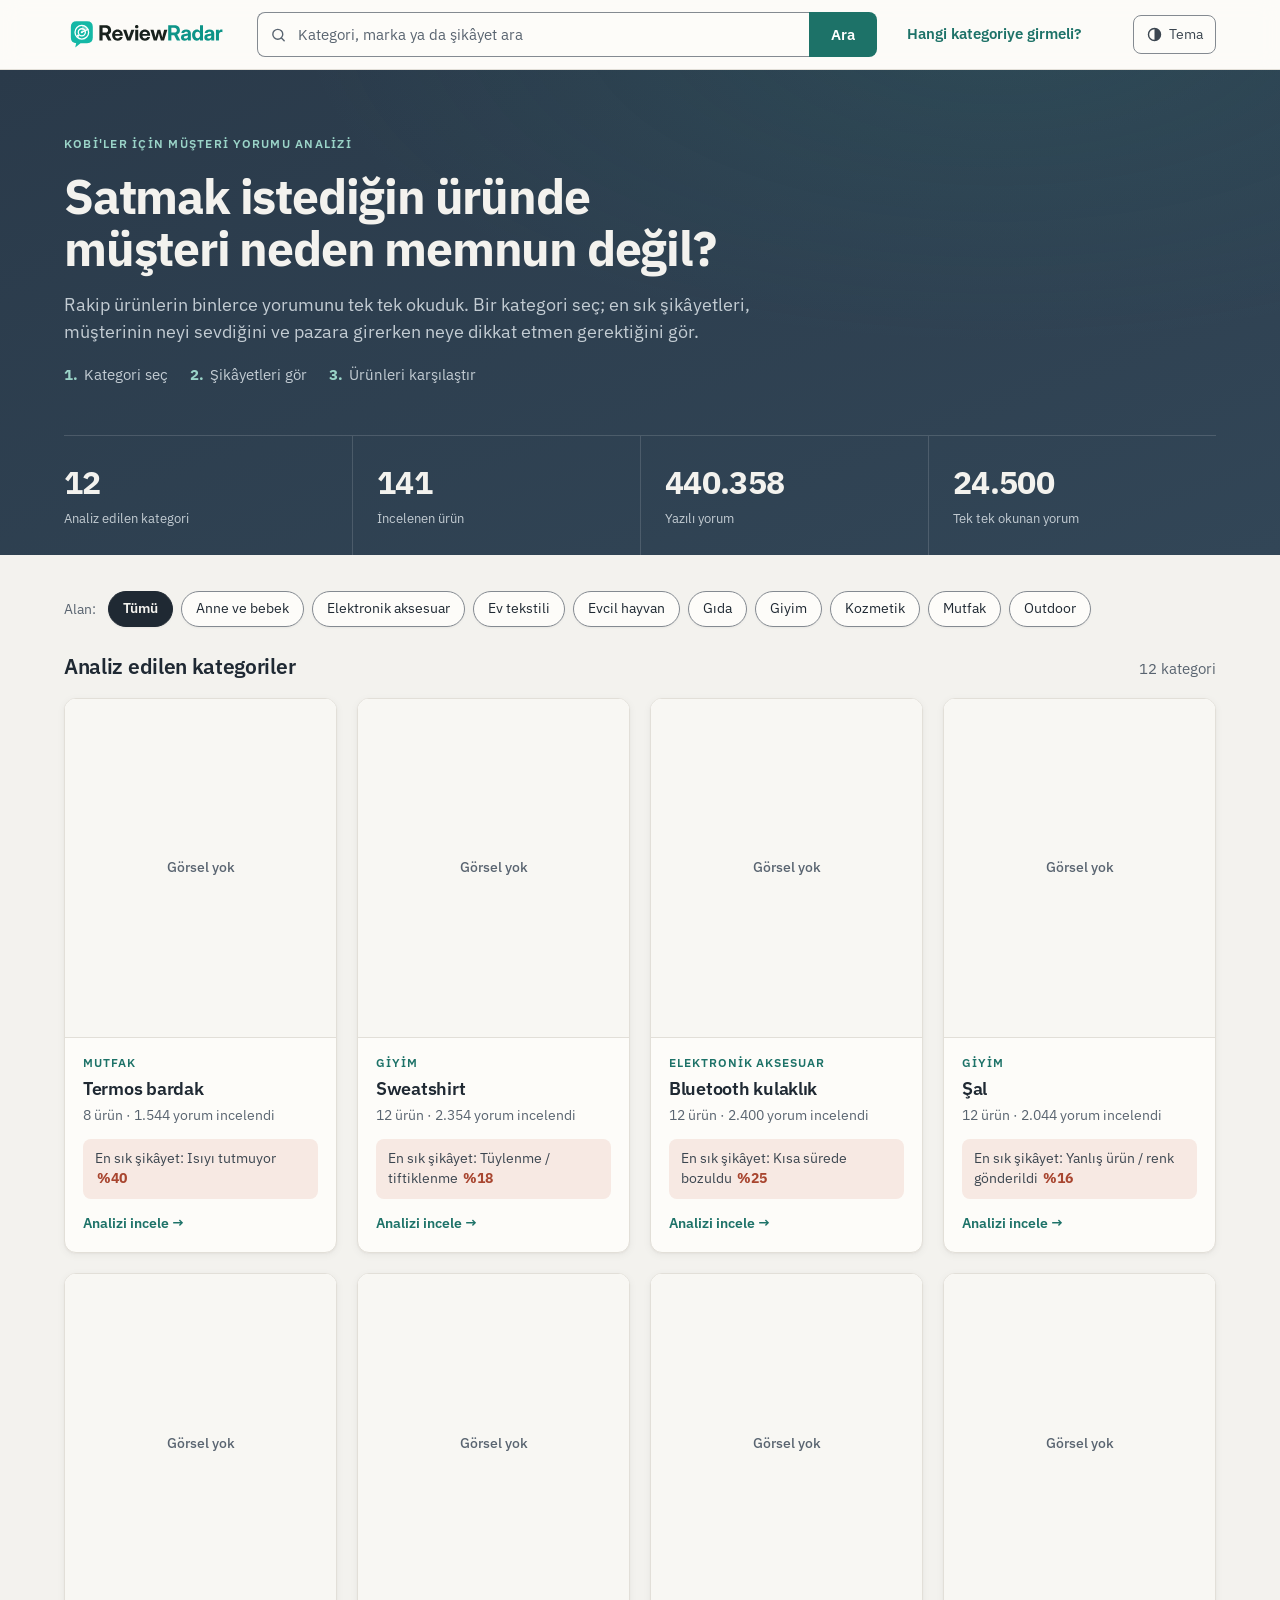
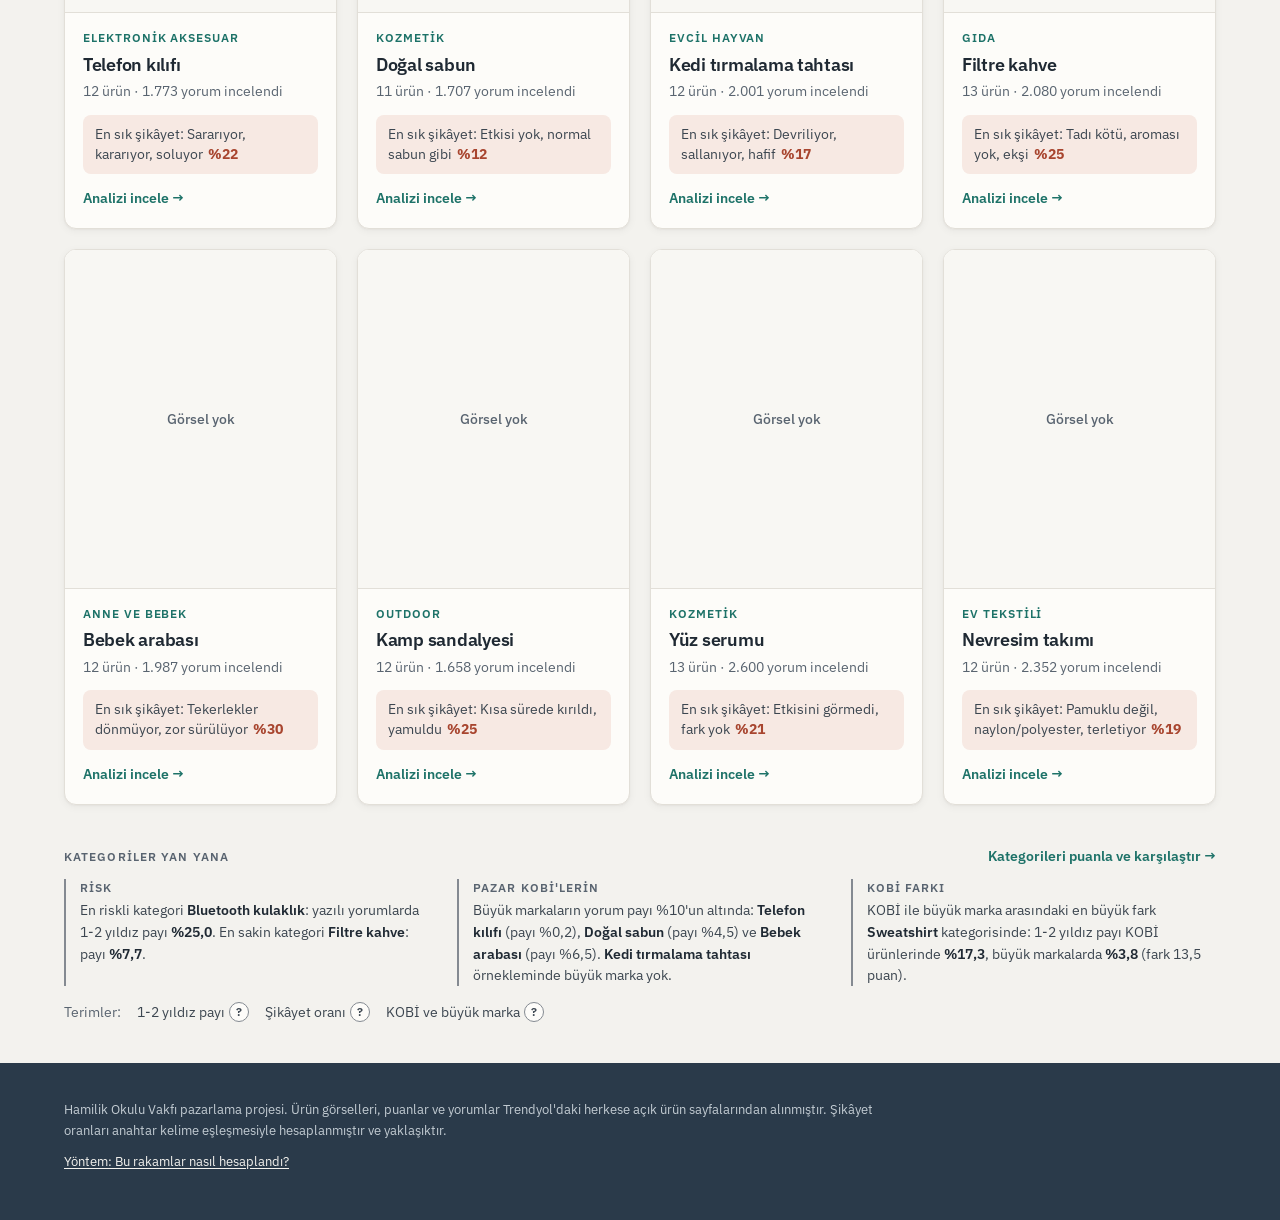
==== commit 146517ef: "v18: geniş arama, rakip kartı, giriş kontrol listesi, kalite düzeltmeleri; PLAN.md Co-Authored-By: C" ====
--- a/index.html
+++ b/index.html
@@ -25,7 +25,7 @@
 <link rel="preconnect" href="https://fonts.gstatic.com" crossorigin>
 <link href="https://fonts.googleapis.com/css2?family=IBM+Plex+Sans:wght@400;500;600;700&display=swap" rel="stylesheet">
 <link rel="icon" href="favicon.svg" type="image/svg+xml">
-<link rel="stylesheet" href="style.css?v=17">
+<link rel="stylesheet" href="style.css?v=18">
 <script>/* Tema ilk boyamadan önce: kayıtlı seçim (eski light/dark değeri Açık/Koyu olur) ya da Sistem */
 (function(){var d=document.documentElement,c=null,ok=["acik","krem","adacayi","koyu","gece"];try{c=localStorage.getItem("rr_theme");}catch(e){}
 c={light:"acik",dark:"koyu"}[c]||c;if(ok.indexOf(c)<0)c="sistem";d.dataset.themeChoice=c;
@@ -38,9 +38,9 @@
     <a class="logo" href="#/" aria-label="ReviewRadar ana sayfa"><svg class="logo-svg" viewBox="0 18 722 140" role="img" aria-label="ReviewRadar"><path d="M54.96,28 H101.03999999999999 Q126,28 126,52.96 V99.03999999999999 Q126,124 101.03999999999999,124 H72.24000000000001 L49.2,143.2 L53.04,124 H54.96 Q30,124 30,99.03999999999999 V52.96 Q30,28 54.96,28 Z" style="fill:var(--logo-bubble)"/><path d="M78.0,76.0 L78.00,46.24 A29.759999999999998,29.759999999999998 0 0 1 104.97,63.42 Z" style="fill:var(--logo-fg)" opacity=".35"/><circle cx="78.0" cy="76.0" r="29.759999999999998" fill="none" style="stroke:var(--logo-fg)" stroke-width="5.76"/><circle cx="78.0" cy="76.0" r="15.4752" fill="none" style="stroke:var(--logo-fg)" stroke-width="5.76"/><line x1="78.0" y1="76.0" x2="104.97" y2="63.42" style="stroke:var(--logo-fg)" stroke-width="5.76" stroke-linecap="round"/><circle cx="78.0" cy="76.0" r="4.800000000000001" style="fill:var(--logo-fg)"/><circle cx="61.63" cy="90.88" r="5.28" style="fill:var(--logo-fg)"/><path d="M154.986328125 112.0H168.822265625V88.595703125H180.951171875C180.99609375 88.595703125 181.041015625 88.595703125 181.0859375 88.595703125L192.9453125 112.0H207.76953125L194.337890625 85.990234375C201.83984375 82.53125 206.287109375 75.8828125 206.287109375 67.033203125C206.287109375 53.556640625 196.853515625 45.06640625 181.759765625 45.06640625H154.986328125ZM168.822265625 77.5V56.56640625H180.90625C188.228515625 56.56640625 192.765625 60.654296875 192.765625 67.033203125C192.765625 73.412109375 188.228515625 77.5 180.951171875 77.5ZM234.32015625 113.078125C245.82015625 113.078125 254.98421875 106.51953125 256.73617187499997 97.0859375H244.6521875C243.439296875 100.76953125 239.89046875 103.150390625 234.724453125 103.150390625C227.7615625 103.150390625 223.71859375 98.61328125 223.493984375 91.60546875H257.23031249999997V88.056640625C257.23031249999997 73.591796875 247.841640625 63.484375 233.8709375 63.484375C220.259609375 63.484375 210.60140625 73.861328125 210.60140625 88.326171875C210.60140625 102.74609375 219.94515625 113.078125 234.32015625 113.078125ZM223.583828125 83.16015625C224.302578125 77.23046875 228.21078125 73.546875 234.14046875 73.546875C240.115078125 73.546875 244.068203125 77.23046875 244.74203125 83.16015625ZM275.919609375 112.0H290.653984375L308.263359375 64.5625H294.517265625L286.790703125 88.01171875C285.66765625 91.740234375 284.544609375 95.513671875 283.466484375 99.2421875C282.388359375 95.513671875 281.2653125 91.740234375 280.052421875 88.01171875L272.236015625 64.5625H258.35515625ZM311.589375 112.0H324.841328125V64.5625H311.589375ZM318.192890625 58.587890625C322.5503125 58.587890625 325.739765625 55.578125 325.739765625 51.53515625C325.739765625 47.4921875 322.5503125 44.482421875 318.192890625 44.482421875C313.83546875 44.482421875 310.646015625 47.4921875 310.646015625 51.53515625C310.646015625 55.578125 313.83546875 58.587890625 318.192890625 58.587890625ZM353.99742187500004 113.078125C365.49742187500004 113.078125 374.66148437500004 106.51953125 376.41343750000004 97.0859375H364.32945312500004C363.11656250000004 100.76953125 359.56773437500004 103.150390625 354.40171875000004 103.150390625C347.43882812500004 103.150390625 343.39585937500004 98.61328125 343.17125000000004 91.60546875H376.90757812500004V88.056640625C376.90757812500004 73.591796875 367.51890625000004 63.484375 353.54820312500004 63.484375C339.93687500000004 63.484375 330.27867187500004 73.861328125 330.27867187500004 88.326171875C330.27867187500004 102.74609375 339.62242187500004 113.078125 353.99742187500004 113.078125ZM343.26109375000004 83.16015625C343.97984375000004 77.23046875 347.88804687500004 73.546875 353.81773437500004 73.546875C359.79234375000004 73.546875 363.74546875000004 77.23046875 364.41929687500004 83.16015625ZM392.63203125000007 112.0H406.24335937500007L411.81367187500007 93.1328125C412.98164062500007 89.134765625 414.05976562500007 84.912109375 415.13789062500007 80.689453125C416.21601562500007 84.912109375 417.29414062500007 89.134765625 418.41718750000007 93.1328125L423.94257812500007 112.0H437.64375000000007L452.24335937500007 64.5625H438.18281250000007L433.87031250000007 81.138671875C432.47773437500007 86.75390625 431.21992187500007 92.728515625 429.91718750000007 98.61328125C428.52460937500007 92.728515625 427.08710937500007 86.708984375 425.60468750000007 81.138671875L421.11250000000007 64.5625H409.16328125000007L404.62617187500007 81.138671875C403.14375000000007 86.75390625 401.70625000000007 92.7734375 400.26875000000007 98.658203125C398.96601562500007 92.7734375 397.66328125000007 86.75390625 396.22578125000007 81.138671875L391.86835937500007 64.5625H378.03242187500007Z" style="fill:var(--logo-ink)"/>
 <path d="M455.92875000000004 112.0H469.76468750000004V88.595703125H481.89359375000004C481.93851562500004 88.595703125 481.98343750000004 88.595703125 482.02835937500004 88.595703125L493.88773437500004 112.0H508.71195312500004L495.28031250000004 85.990234375C502.78226562500004 82.53125 507.22953125000004 75.8828125 507.22953125000004 67.033203125C507.22953125000004 53.556640625 497.79593750000004 45.06640625 482.70218750000004 45.06640625H455.92875000000004ZM469.76468750000004 77.5V56.56640625H481.84867187500004C489.17093750000004 56.56640625 493.70804687500004 60.654296875 493.70804687500004 67.033203125C493.70804687500004 73.412109375 489.17093750000004 77.5 481.89359375000004 77.5ZM528.12 112.80859375C535.39734375 112.80859375 539.485234375 109.93359375 542.000859375 105.306640625H542.180546875V112.0H555.118046875V79.8359375C555.118046875 69.68359375 547.661015625 63.57421875 534.67859375 63.57421875C521.65125 63.57421875 513.9246875 69.7734375 513.340703125 79.56640625H525.7840625C526.098515625 75.927734375 529.332890625 73.412109375 534.274296875 73.412109375C539.125859375 73.412109375 542.04578125 75.837890625 542.04578125 79.341796875V79.65625C542.04578125 82.7109375 538.99109375 83.115234375 530.321171875 83.96875C520.438359375 84.8671875 511.813359375 87.921875 511.813359375 98.61328125C511.813359375 108.091796875 518.641484375 112.80859375 528.12 112.80859375ZM531.80359375 103.599609375C527.356328125 103.599609375 524.481328125 101.623046875 524.481328125 98.25390625C524.481328125 94.48046875 528.075078125 92.728515625 532.6121875 92.0546875C536.879765625 91.380859375 540.60828125 90.751953125 542.135625 89.8984375V94.66015625C542.135625 99.78125 538.1825 103.599609375 531.80359375 103.599609375ZM581.0846875 112.98828125C587.328828125 112.98828125 592.405 110.248046875 595.145234375 104.72265625H595.19015625V112.0H608.2175V45.06640625H595.01046875V71.12109375H594.965546875C591.910859375 66.0 587.149140625 63.57421875 580.99484375 63.57421875C568.8659375 63.57421875 560.555390625 73.681640625 560.555390625 88.236328125C560.555390625 103.10546875 568.68625 112.98828125 581.0846875 112.98828125ZM584.49875 102.20703125C578.074921875 102.20703125 573.8971875 97.130859375 573.8971875 88.236328125C573.8971875 79.341796875 578.074921875 74.265625 584.49875 74.265625C591.192109375 74.265625 595.639375 79.791015625 595.639375 88.236328125C595.639375 96.7265625 591.192109375 102.20703125 584.49875 102.20703125ZM630.2759374999999 112.80859375C637.5532812499999 112.80859375 641.6411718749999 109.93359375 644.1567968749999 105.306640625H644.3364843749999V112.0H657.2739843749999V79.8359375C657.2739843749999 69.68359375 649.8169531249999 63.57421875 636.8345312499999 63.57421875C623.8071874999999 63.57421875 616.0806249999999 69.7734375 615.4966406249999 79.56640625H627.9399999999999C628.2544531249999 75.927734375 631.4888281249999 73.412109375 636.4302343749999 73.412109375C641.2817968749999 73.412109375 644.2017187499999 75.837890625 644.2017187499999 79.341796875V79.65625C644.2017187499999 82.7109375 641.1470312499999 83.115234375 632.4771093749999 83.96875C622.5942968749999 84.8671875 613.9692968749999 87.921875 613.9692968749999 98.61328125C613.9692968749999 108.091796875 620.7974218749999 112.80859375 630.2759374999999 112.80859375ZM633.9595312499999 103.599609375C629.5122656249999 103.599609375 626.6372656249999 101.623046875 626.6372656249999 98.25390625C626.6372656249999 94.48046875 630.2310156249999 92.728515625 634.7681249999999 92.0546875C639.0357031249999 91.380859375 642.7642187499999 90.751953125 644.2915624999999 89.8984375V94.66015625C644.2915624999999 99.78125 640.3384374999999 103.599609375 633.9595312499999 103.599609375ZM664.7777343749999 112.0H678.0296874999999V86.3046875C678.0296874999999 79.162109375 682.0277343749999 75.388671875 687.4632812499999 75.388671875C689.7093749999999 75.388671875 692.1800781249999 75.568359375 693.1683593749999 75.61328125V64.337890625C692.0902343749999 64.29296875 690.7874999999999 64.248046875 689.2601562499999 64.248046875C683.0160156249999 64.248046875 679.4222656249999 66.943359375 677.6703124999999 72.6484375H677.5355468749999V64.5625H664.7777343749999Z" style="fill:var(--logo-accent)"/></svg></a>
     <form class="search" id="search" role="search" autocomplete="off">
-      <input id="q" type="search" placeholder="Ne satmak istiyorsun? Örn. termos" aria-label="Kategori ara" role="combobox" aria-autocomplete="list" aria-expanded="false" aria-controls="suggest">
+      <input id="q" type="search" placeholder="Kategori, marka ya da şikâyet ara" aria-label="Kategori, ürün, marka ya da şikâyet ara" role="combobox" aria-autocomplete="list" aria-expanded="false" aria-controls="suggest">
       <button type="submit">Ara</button>
-      <ul class="suggest" id="suggest" role="listbox" aria-label="Kategori önerileri" hidden></ul>
+      <ul class="suggest" id="suggest" role="listbox" aria-label="Arama önerileri" hidden></ul>
     </form>
     <a class="top-link" id="nav-firsat" href="#/firsat">Hangi kategori<span class="tl-long">ye girmeli</span>?</a>
     <div class="theme-pick">
@@ -74,6 +74,6 @@
   <p>Hamilik Okulu Vakfı pazarlama projesi. Ürün görselleri, puanlar ve yorumlar Trendyol'daki herkese açık ürün sayfalarından alınmıştır. Şikâyet oranları anahtar kelime eşleşmesiyle hesaplanmıştır ve yaklaşıktır.</p>
   <p><a href="#/yontem">Yöntem: Bu rakamlar nasıl hesaplandı?</a></p>
 </footer>
-<script src="app.js?v=17"></script>
+<script src="app.js?v=18"></script>
 </body>
 </html>
--- a/style.css
+++ b/style.css
@@ -732,3 +732,133 @@
   .fact-h { font-size: 7.5pt; }
   .fact-seg dd { font-size: 13pt; }
 }
+
+/* v18: gruplu arama, arama sonuçları, şikâyet kutusu, rakip kartı, giriş kontrol listesi, son düzeltmeler */
+.suggest { max-height: min(70vh, 520px); overflow-y: auto; overscroll-behavior: contain; }
+.suggest ul { list-style: none; margin: 0; padding: 0; }
+.suggest a { gap: 12px; align-items: baseline; }
+.suggest a > span:first-child { min-width: 0; }
+.suggest a small { flex: none; max-width: 48%; text-align: right; }
+.sg-grp + .sg-grp, .sg-grp + .sg-all { margin-top: 4px; padding-top: 4px; border-top: 1px solid var(--line); }
+.sg-h { padding: 6px 10px 2px; font-size: .72rem; font-weight: 600; letter-spacing: .08em; text-transform: uppercase; color: var(--muted); cursor: default; }
+.sg-all a { justify-content: flex-start; color: var(--brand); font-weight: 600; }
+.sg-note { padding: 8px 10px; font-size: .84rem; cursor: default; }
+
+.sres { display: grid; gap: 14px; padding-bottom: 36px; }
+.sres > h2 { font-size: 1.3rem; display: flex; align-items: center; }
+.sres > .muted { font-size: .9rem; margin-top: -6px; }
+.sr-list { list-style: none; margin: 0; padding: 0; display: grid; border: 1px solid var(--line); border-radius: var(--r); background: var(--panel); box-shadow: var(--shadow); overflow: hidden; }
+.sr-list li + li { border-top: 1px solid var(--line); }
+.sr-row { display: grid; grid-template-columns: auto minmax(0, 1fr) auto; gap: 14px; align-items: center; padding: 12px 16px; min-height: 56px; }
+.sr-row:hover { background: var(--subtle); }
+.sr-row:hover .sr-main b { color: var(--brand); }
+.sr-row:not(:has(.sr-img)) { grid-template-columns: minmax(0, 1fr) auto; }
+.sr-img { position: relative; display: block; width: 48px; height: 60px; border: 1px solid var(--line); border-radius: 6px; background: var(--img-bg); overflow: hidden; }
+.sr-img img { display: block; width: 100%; height: 100%; object-fit: contain; padding: 2px; filter: var(--img-dim); }
+.sr-img .img-ph { font-size: 0; }
+.sr-main { display: grid; gap: 2px; color: var(--ink-2); font-size: .95rem; line-height: 1.4; }
+.sr-main b { color: var(--ink); font-weight: 600; }
+.sr-main small { font-size: .82rem; }
+.sr-fig { display: grid; justify-items: end; text-align: right; }
+.sr-fig .num { font-weight: 700; font-size: 1.05rem; }
+.sr-fig .neg { color: var(--neg); }
+.sr-fig small { font-size: .74rem; }
+.sr-more { font-size: .88rem; }
+.sr-fail { margin-bottom: 20px; }
+
+.konu-box { margin: 0 0 20px; padding: 20px 24px; display: grid; gap: 10px; border: 1px solid var(--line); border-left: 3px solid var(--neg-bar); border-radius: var(--r); background: var(--panel); box-shadow: var(--shadow); scroll-margin-top: calc(var(--top-h, 58px) + var(--secnav-h) + 14px); }
+.konu-box:focus { outline: none; }
+.konu-top { display: flex; justify-content: space-between; align-items: center; gap: 12px; }
+.konu-box h2 { font-size: 1.3rem; }
+.konu-box p { color: var(--ink-2); max-width: 52rem; }
+.konu-box .neg { color: var(--neg); }
+.konu-p { display: grid; gap: 6px; padding-top: 10px; border-top: 1px solid var(--line); }
+.konu-p h3 { font-size: .95rem; }
+.konu-p ol { margin: 0; padding-left: 1.3rem; display: grid; gap: 4px; color: var(--ink-2); }
+.konu-p ol a { color: var(--brand); font-weight: 500; }
+.konu-p ol a:hover { text-decoration: underline; text-underline-offset: 3px; }
+.konu-p .muted { font-size: .84rem; }
+
+.card > h3 { font-size: 1.08rem; }
+.card > h3 .tipw { margin-left: 6px; }
+.gp-card { grid-column: 1 / -1; }
+.gp-cols { display: grid; grid-template-columns: repeat(auto-fit, minmax(min(100%, 340px), 1fr)); gap: 16px 28px; }
+.gp-col { display: grid; gap: 8px; align-content: start; }
+.gp-col h3 { font-size: .98rem; }
+.card .gp-col .muted { margin-top: 0; }
+.gp-list { list-style: none; margin: 0; padding: 0; display: grid; }
+.gp-list li { display: grid; grid-template-columns: minmax(0, 1fr) auto; gap: 2px 14px; align-items: baseline; padding: 9px 0; border-top: 1px solid var(--line); }
+.gp-t { font-weight: 600; color: var(--ink); font-size: .95rem; }
+.gp-v { grid-column: 1; font-size: .88rem; color: var(--ink-2); }
+.gp-v b { font-weight: 700; color: var(--ink); }
+.gp-v b.neg { color: var(--neg); }
+.gp-d { grid-column: 2; grid-row: 1 / span 2; align-self: center; font-weight: 600; font-size: .9rem; color: var(--ink-2); white-space: nowrap; }
+.gp-none { color: var(--ink-2); font-size: .95rem; }
+.card .note { margin-top: 2px; }
+
+.ck-card { margin-bottom: 48px; }
+.ck-head { display: flex; justify-content: space-between; align-items: baseline; gap: 8px 16px; flex-wrap: wrap; }
+.ck-head h2 { font-size: 1.2rem; }
+.ck-prog { font-size: .92rem; color: var(--ink-2); }
+.ck-prog b { font-size: 1.05rem; color: var(--ink); }
+.ck-bar { height: 6px; border-radius: 3px; background: var(--track); overflow: hidden; }
+.ck-bar i { display: block; height: 100%; width: 0; background: var(--brand-2); border-radius: 3px; transition: width .2s; }
+.ck-groups { display: grid; grid-template-columns: repeat(auto-fit, minmax(min(100%, 340px), 1fr)); gap: 16px 28px; }
+.ck-g { border: 0; margin: 0; padding: 0; min-width: 0; display: grid; gap: 6px; align-content: start; }
+.ck-g legend { padding: 0; font-weight: 600; font-size: .98rem; color: var(--ink); }
+.card .ck-hint { margin-top: 0; font-size: .86rem; }
+.ck-g ul { list-style: none; margin: 0; padding: 0; display: grid; }
+.ck-g li + li { border-top: 1px solid var(--line); }
+.ck-g label { display: flex; align-items: flex-start; gap: 12px; padding: 10px 0; min-height: 44px; cursor: pointer; color: var(--ink); font-size: .95rem; line-height: 1.4; }
+.ck-g input { flex: none; width: 20px; height: 20px; margin: 0; accent-color: var(--brand); }
+.ck-t { padding-top: 1px; }
+.card .ck-t small { display: block; font-size: .8rem; margin-top: 3px; line-height: 1.3; }
+.ck-g li[data-on] .ck-t { color: var(--ink-2); }
+.ck-prt { display: none; }
+.ck-foot { display: flex; flex-wrap: wrap; align-items: center; gap: 6px 16px; font-size: .84rem; }
+.ck-foot .linkbtn[hidden] { display: none; }
+@media (prefers-reduced-motion: reduce) { .ck-bar i { transition: none; } }
+
+/* Başlık bilgi satırı telefonda: madde imli tek satır yerine 2 sütun (satır başında madde imi kalmaz) */
+@media (max-width: 640px) {
+  .meta { display: grid; grid-template-columns: repeat(2, minmax(0, max-content)); gap: 2px 20px; font-size: .88rem; }
+  .meta li + li::before { display: none; }
+  .konu-box { padding: 16px 18px; }
+  .sr-row { gap: 12px; padding: 10px 12px; }
+  .sres > h2 { font-size: 1.15rem; }
+  .gp-d { font-size: .86rem; }
+}
+/* Dokunmatik ekranda küçük metin düğmeleri ve bağlantılar en az 32 px yükseklikte */
+@media (pointer: coarse) {
+  .linkbtn, .ft-exp { min-height: 32px; padding-block: 6px; }
+  .chip { min-height: 34px; }
+  .crumbs a, .pnav a { display: inline-block; padding-block: 6px; }
+  .ct-rm { padding-block: 6px; }
+}
+@media print {
+  .konu-box, .ck-bar, .ck-foot, .ck-g input { display: none !important; }
+  .ck-card { margin: 14px 0 0; break-inside: auto; }
+  .ck-g { break-inside: avoid; }
+  .ck-groups { display: block; }
+  .ck-g + .ck-g { margin-top: 10px; }
+  .ck-g label { min-height: 0; padding: 4px 0; font-size: 9.5pt; gap: 8px; }
+  .ck-prt { display: inline-grid; place-items: center; flex: none; width: 11pt; height: 11pt; margin-top: 1pt; border: 1px solid var(--ink-2); border-radius: 2pt; font-size: 8pt; line-height: 1; }
+  .ck-g li[data-on] .ck-prt::before { content: "✓"; font-weight: 700; }
+  .card .ck-t small { font-size: 8pt; margin-top: 1px; }
+  .ck-hint { font-size: 8.5pt; }
+}
+.nowrap { white-space: nowrap; }
+@media (max-width: 420px) { .sn-long { display: none; } }
+@media (max-width: 640px) {
+  .suggest a { flex-direction: column; gap: 0; }
+  .suggest a small { max-width: none; text-align: left; }
+  .sg-all a { flex-direction: row; gap: 8px; }
+}
+.phead + .empty { padding-top: 0; }
+.card .gp-none + .note { margin-top: 0; }
+@media (pointer: coarse) {
+  .ff-c, .pc-cmp { min-height: 36px; }
+  .reads-all { display: inline-block; padding-block: 6px; }
+}
+/* Altbilgi ilk boyamada "Yükleniyor…" ekranının hemen altında durup içerik gelince aşağı kaymasın (CLS); kısa sayfalarda da en altta kalır */
+#app { min-height: calc(100vh - var(--top-h, 70px)); min-height: calc(100dvh - var(--top-h, 70px)); }
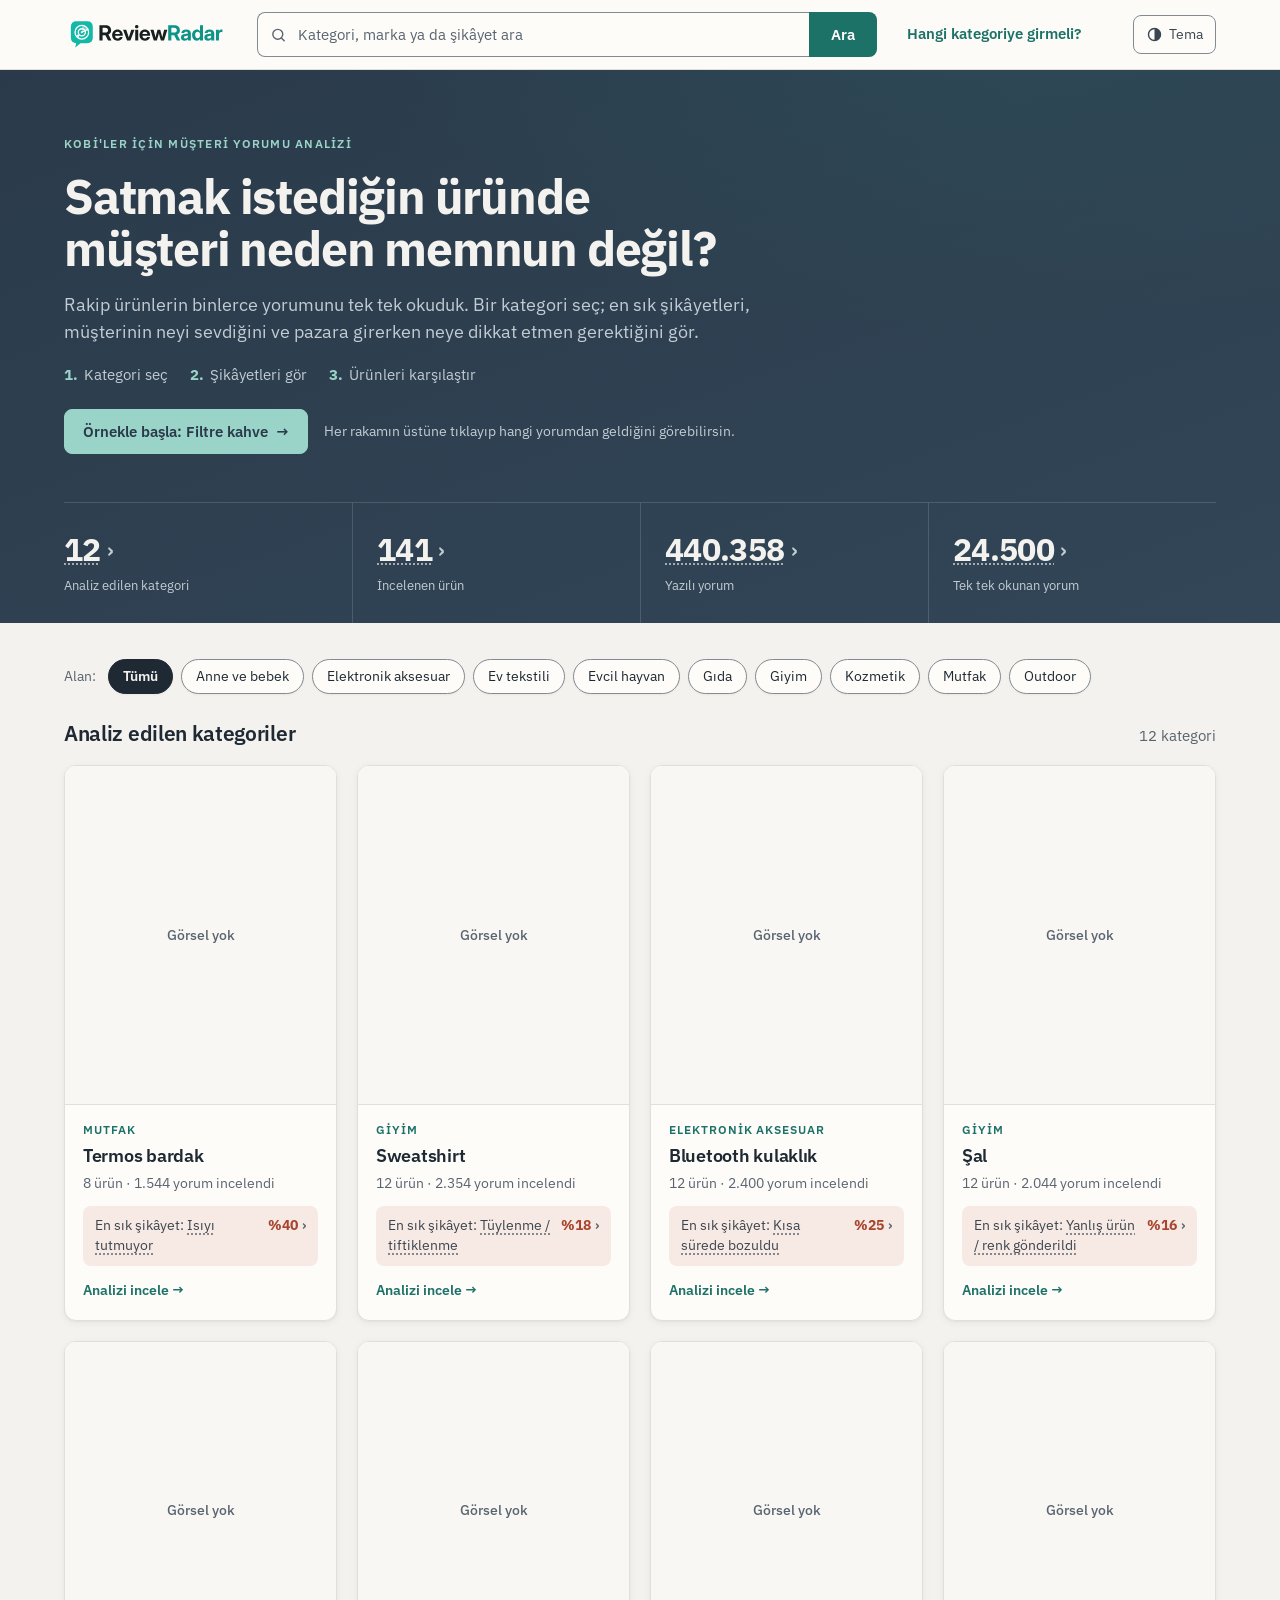
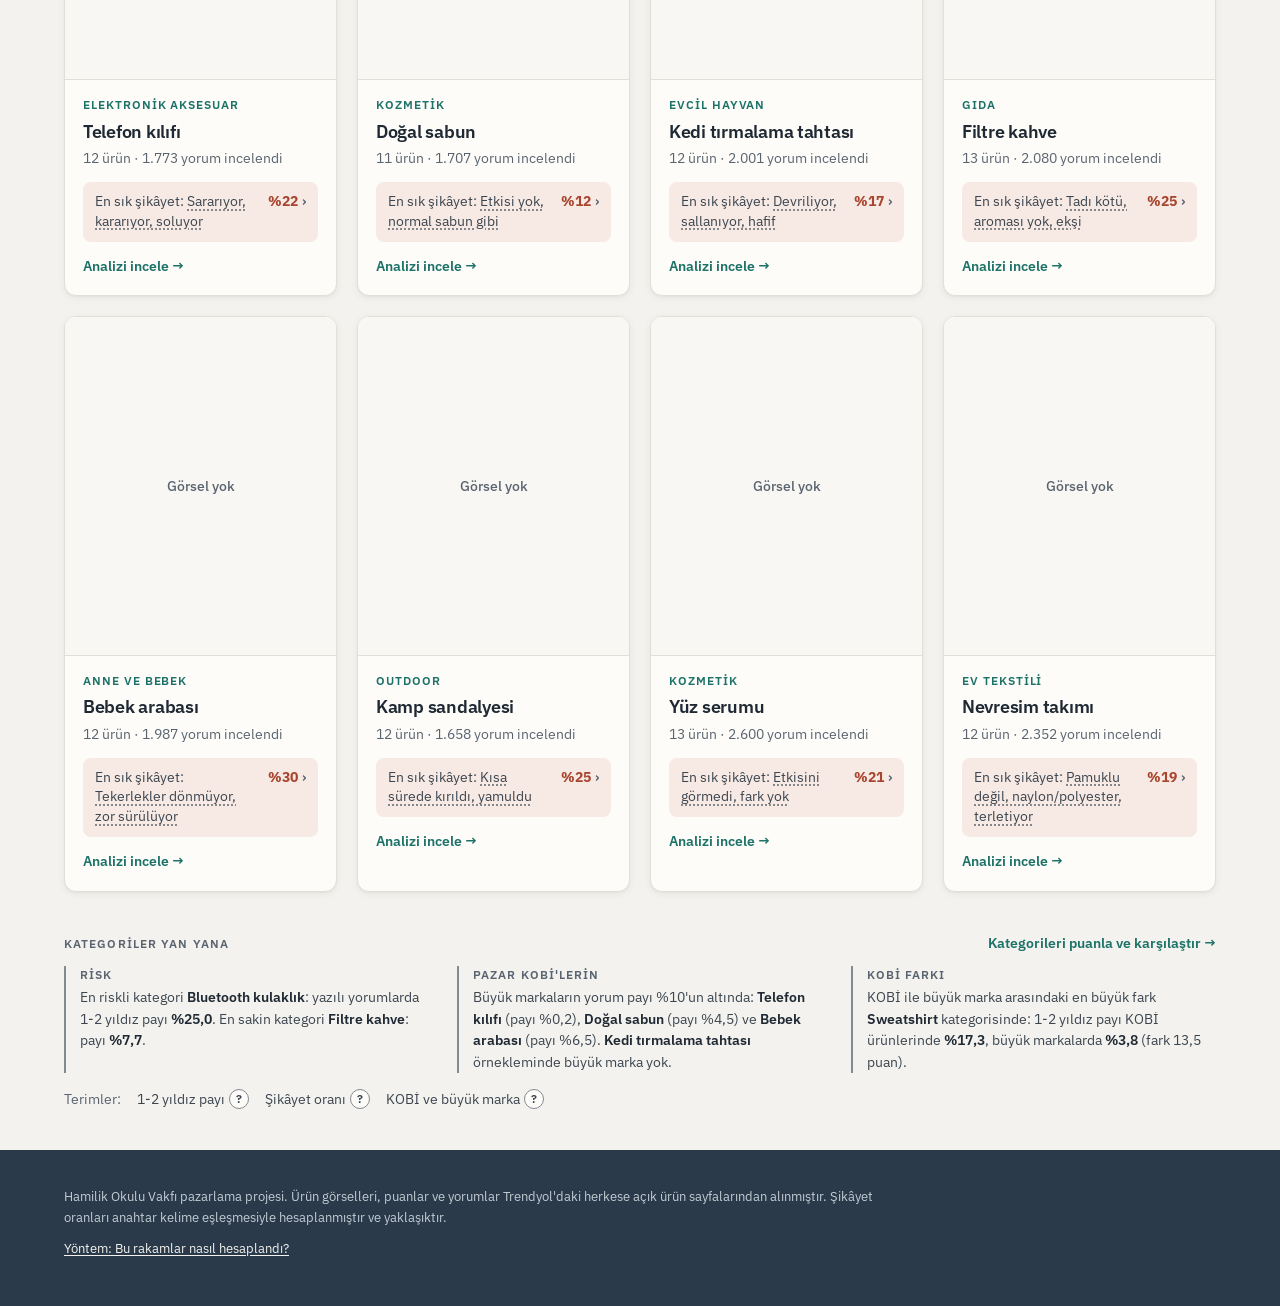
==== commit fadcd8b3: "v19: kanıt zinciri (konu görünümü, ürün sayfasında konu, tıklanır rakamlar, adreste süzgeç), önerile" ====
--- a/index.html
+++ b/index.html
@@ -25,7 +25,7 @@
 <link rel="preconnect" href="https://fonts.gstatic.com" crossorigin>
 <link href="https://fonts.googleapis.com/css2?family=IBM+Plex+Sans:wght@400;500;600;700&display=swap" rel="stylesheet">
 <link rel="icon" href="favicon.svg" type="image/svg+xml">
-<link rel="stylesheet" href="style.css?v=18">
+<link rel="stylesheet" href="style.css?v=19">
 <script>/* Tema ilk boyamadan önce: kayıtlı seçim (eski light/dark değeri Açık/Koyu olur) ya da Sistem */
 (function(){var d=document.documentElement,c=null,ok=["acik","krem","adacayi","koyu","gece"];try{c=localStorage.getItem("rr_theme");}catch(e){}
 c={light:"acik",dark:"koyu"}[c]||c;if(ok.indexOf(c)<0)c="sistem";d.dataset.themeChoice=c;
@@ -74,6 +74,6 @@
   <p>Hamilik Okulu Vakfı pazarlama projesi. Ürün görselleri, puanlar ve yorumlar Trendyol'daki herkese açık ürün sayfalarından alınmıştır. Şikâyet oranları anahtar kelime eşleşmesiyle hesaplanmıştır ve yaklaşıktır.</p>
   <p><a href="#/yontem">Yöntem: Bu rakamlar nasıl hesaplandı?</a></p>
 </footer>
-<script src="app.js?v=18"></script>
+<script src="app.js?v=19"></script>
 </body>
 </html>
--- a/style.css
+++ b/style.css
@@ -168,9 +168,10 @@
 }
 .label { font-size: .76rem; font-weight: 600; letter-spacing: .09em; text-transform: uppercase; color: var(--muted); }
 .issues { list-style: none; margin: 0; padding: 0; display: grid; gap: 16px; counter-reset: i; }
-.issues li { display: grid; grid-template-columns: 2rem minmax(0, 1fr) 3.4rem; gap: 6px 12px; align-items: center; counter-increment: i; }
-.issues li::before { content: counter(i); display: grid; place-items: center; width: 26px; height: 26px; border-radius: 50%; background: var(--neg-soft); color: var(--neg); font-weight: 700; font-size: .82rem; font-variant-numeric: tabular-nums; }
-.issues li:first-child::before { background: var(--neg); color: var(--neg-ink); }
+.issues li { counter-increment: i; }
+.issues li > a { display: grid; grid-template-columns: 2rem minmax(0, 1fr) 4rem; gap: 6px 12px; align-items: center; }
+.issues li > a::before { content: counter(i); display: grid; place-items: center; width: 26px; height: 26px; border-radius: 50%; background: var(--neg-soft); color: var(--neg); font-weight: 700; font-size: .82rem; font-variant-numeric: tabular-nums; }
+.issues li:first-child > a::before { background: var(--neg); color: var(--neg-ink); }
 .issues .t { font-size: 1.08rem; font-weight: 600; }
 .issues .p { text-align: right; font-variant-numeric: tabular-nums; font-weight: 700; font-size: 1.05rem; color: var(--neg); }
 .issues .bar { grid-column: 2 / -1; height: 6px; border-radius: 3px; background: var(--track); overflow: hidden; }
@@ -178,8 +179,9 @@
 .fact { display: grid; gap: 4px; padding-block: 16px; }
 .fact:first-child { padding-top: 0; }
 .fact + .fact { border-top: 1px solid var(--line); }
-.fact b { font-size: 1.75rem; font-weight: 700; font-variant-numeric: tabular-nums; letter-spacing: -0.02em; line-height: 1.15; }
-.fact b.neg { color: var(--neg); }
+.fact b, .fact .fig { font-size: 1.75rem; font-weight: 700; font-variant-numeric: tabular-nums; letter-spacing: -0.02em; line-height: 1.15; }
+.fact .fig { justify-self: start; }
+.fact b.neg, .fact .fig.neg { color: var(--neg); }
 .fact span { font-size: .88rem; color: var(--ink-2); }
 .note { font-size: .82rem; color: var(--muted); padding-top: 12px; border-top: 1px dashed var(--line); }
 
@@ -281,8 +283,11 @@
 .ul { margin: 0; padding-left: 1.1rem; display: grid; gap: 10px; color: var(--ink-2); }
 .ul li::marker { color: var(--brand); }
 .quotes { display: grid; gap: 12px; }
-.q { border-left: 3px solid var(--neg); background: var(--subtle); border-radius: 0 var(--r-sm) var(--r-sm) 0; padding: 10px 14px; display: grid; gap: 4px; color: var(--ink); font-size: .93rem; }
-.q small { color: var(--muted); font-size: .78rem; }
+.q { margin: 0; border-left: 3px solid var(--neg); background: var(--subtle); border-radius: 0 var(--r-sm) var(--r-sm) 0; padding: 10px 14px; display: grid; gap: 4px; color: var(--ink); font-size: .93rem; }
+.q.pos { border-left-color: var(--brand-2); }
+.q blockquote { margin: 0; }
+.q small, .q figcaption { color: var(--muted); font-size: .8rem; }
+.q figcaption a { color: var(--brand); text-decoration: underline; text-underline-offset: 2px; }
 .btn { font: inherit; font-weight: 600; display: inline-flex; align-items: center; justify-content: center; gap: 8px; padding: 10px 18px; border-radius: var(--r-sm); border: 1px solid var(--brand); background: var(--brand); color: var(--brand-ink); cursor: pointer; transition: filter .15s, border-color .15s; }
 .btn:hover { filter: brightness(1.08); }
 .btn.ghost { background: var(--panel); color: var(--ink); border-color: var(--line-2); font-weight: 500; }
@@ -862,3 +867,136 @@
 }
 /* Altbilgi ilk boyamada "Yükleniyor…" ekranının hemen altında durup içerik gelince aşağı kaymasın (CLS); kısa sayfalarda da en altta kalır */
 #app { min-height: calc(100vh - var(--top-h, 70px)); min-height: calc(100dvh - var(--top-h, 70px)); }
+
+/* v19: her rakam kanıtına tıklanır. Tıklanabilir rakam tek tip: noktalı alt çizgi ve ok (›). Satır bağlantısında ad altı çizili, ok değerin yanında. */
+a.go, .go-row .go-t, .hb.go-row .hb-t { text-decoration: underline dotted; text-decoration-thickness: 1.5px; text-underline-offset: 3px; text-decoration-color: color-mix(in srgb, currentColor 60%, transparent); }
+a.go::after, .go-row .go-v::after, .hb.go-row .v::after { content: "›"; display: inline-block; margin-left: .3em; font-weight: 600; color: var(--muted); text-decoration: none; }
+a.go:hover, .go-row:hover .go-t, .hb.go-row:hover .hb-t { text-decoration-style: solid; text-decoration-color: currentColor; }
+a.go:hover::after, .go-row:hover .go-v::after, .hb.go-row:hover .v::after { color: var(--brand); }
+@media (pointer: coarse) { a.go { padding-block: 4px; } }
+.hero-band a.go { color: inherit; }
+.hero-band a.go::after { color: var(--hero-muted); }
+.hero-band a.go:hover::after { color: var(--hero-accent); }
+
+/* çubuk satırı bağlantı: satırın tamamı dokunulabilir, vurgulanan satır (konu açıkken) zeminli */
+.hb.go-row { grid-template-columns: minmax(0, 11rem) minmax(0, 1fr) 3.5rem; padding: 5px 8px; margin: -5px -8px; border-radius: 6px; color: var(--ink-2); }
+.hb.go-row:hover { background: var(--subtle); }
+.hb.go-row.cur { background: var(--brand-soft); }
+.hb.go-row.neg.cur { background: var(--neg-soft); }
+.hb.go-row.cur .hb-t { color: var(--ink); font-weight: 700; }
+.hb.go-row:focus-visible { outline-offset: 0; }
+.card .hbars:has(.go-row) { gap: 9px; }
+@media (pointer: coarse) { .hb.go-row { min-height: 36px; } }
+
+/* kategori özeti: dört şikâyet satırı konu görünümüne gider */
+.issues li > a { border-radius: 6px; padding: 3px 4px; margin: -3px -4px; }
+.issues li > a:hover { background: var(--subtle); }
+.hint { font-size: .86rem; color: var(--ink-2); }
+.fact .fig.go::after, .kpis a.go::after { font-size: .65em; vertical-align: .2em; }
+.fact-seg dd a.go { color: inherit; }
+
+/* ana sayfa: kategori kartı (başlık bağlantısı kartı kaplar) ve "En sık şikâyet" ayrı bağlantı */
+.cat { position: relative; }
+.cat-a::after { content: ""; position: absolute; inset: 0; z-index: 0; border-radius: var(--r); }
+.cat:has(.cat-a:focus-visible) { outline: 2px solid var(--focus); outline-offset: 2px; }
+.cat-a:focus-visible { outline: none; }
+a.cat-top { position: relative; z-index: 1; display: flex; justify-content: space-between; align-items: baseline; gap: 8px; }
+a.cat-top:hover { background: color-mix(in srgb, var(--neg-soft) 88%, var(--neg) 12%); }
+a.cat-top .go-v { color: var(--neg); font-weight: 700; flex: none; }
+.hero-cta { display: flex; flex-wrap: wrap; align-items: center; gap: 8px 16px; margin-top: 6px; }
+.hero-cta > span { color: var(--hero-muted); font-size: .9rem; }
+.hero-cta .btn { background: var(--hero-accent); border-color: var(--hero-accent); color: var(--hero); }
+
+/* öneriler ve kontrol listesi: dayandığı konular */
+.recs .rec-ev { grid-column: 2; margin-top: 6px; font-size: .84rem; line-height: 1.6; color: var(--ink-2); }
+.recs .rec-ev span { font-size: inherit; color: inherit; }
+.recs .rec-ev .rec-l, .ck-ev .rec-l, .recs .rec-sep, .ck-ev .rec-sep { color: var(--muted); }
+.recs .rec-ev b, .ck-ev b { font-weight: 700; font-size: inherit; }
+.recs .rec-ev a.go, .ck-ev a.go { color: var(--ink); white-space: nowrap; }
+.recs .rec-ev b.neg, .ck-ev b.neg { color: var(--neg); }
+.recs .rec-ev.rec-gen, .ck-ev.rec-gen { color: var(--muted); }
+.ck-g li { display: grid; }
+.ck-ev { display: block; margin: -6px 0 10px 32px; font-size: .82rem; line-height: 1.5; color: var(--ink-2); }
+
+/* konu görünümü */
+.tp-lead { max-width: 52rem; color: var(--ink-2); font-size: 1.02rem; }
+.tp-lead .neg { color: var(--neg); }
+.tp-back a, .pk-more a, .tp-noq a, .tp-how a { color: var(--brand); font-weight: 600; }
+.tp-back a:hover, .pk-more a:hover, .tp-noq a:hover, .tp-how a:hover { text-decoration: underline; text-underline-offset: 3px; }
+.tp-card { margin-bottom: 20px; }
+.tp-wrap { overflow-x: auto; }
+.tp-table { width: 100%; border-collapse: collapse; font-size: .92rem; }
+.tp-table th, .tp-table td { padding: 9px 10px; border-bottom: 1px solid var(--line); text-align: left; vertical-align: top; }
+.tp-table thead th { font-size: .78rem; font-weight: 600; color: var(--muted); vertical-align: bottom; line-height: 1.3; }
+.tp-table .num { text-align: right; white-space: nowrap; font-variant-numeric: tabular-nums; }
+.tp-table thead th.num { white-space: normal; }
+.tp-table tbody th { font-weight: 600; color: var(--ink); }
+.tp-table tbody th a.go { color: var(--ink); }
+.tp-sub { display: block; font-size: .8rem; font-weight: 400; color: var(--muted); margin-top: 2px; line-height: 1.4; }
+.tp-sub a { color: var(--ink-2); text-decoration: underline; text-underline-offset: 2px; text-decoration-color: var(--line-2); }
+.tp-table .neg { color: var(--neg); font-weight: 600; }
+.tp-table .pos-v { font-weight: 600; color: var(--ink); }
+.tp-g th { padding-top: 16px; font-size: .76rem; font-weight: 600; letter-spacing: .08em; text-transform: uppercase; color: var(--muted); }
+.tp-off th { font-weight: 500; color: var(--ink-2); }
+.tp-off td { color: var(--muted); }
+.tp-tot th, .tp-tot td { background: var(--subtle); }
+.tp-tot th { color: var(--ink); }
+.tp-all th, .tp-all td { border-top: 2px solid var(--line-2); border-bottom: 0; font-weight: 700; }
+.tp-all td b { font-size: 1.05rem; }
+.tp-how { font-size: .9rem; color: var(--ink-2); line-height: 1.6; }
+.tp-how .neg { color: var(--neg); }
+.tp-none { color: var(--ink-2); }
+.tp-noq { display: grid; gap: 6px; padding-top: 12px; border-top: 1px solid var(--line); }
+.tp-noq h3 { font-size: .95rem; }
+.card .tp-noq .muted { margin-top: 0; }
+.tp-noq ul { margin: 0; padding: 0; list-style: none; display: grid; }
+.tp-noq li { display: flex; flex-wrap: wrap; align-items: baseline; gap: 2px 10px; padding: 6px 0; font-size: .9rem; color: var(--ink-2); }
+.tp-noq li + li { border-top: 1px solid var(--line); }
+.tp-noq .neg { color: var(--neg); font-weight: 600; }
+.tp-noq .ext { margin-left: auto; font-weight: 500; }
+.tp-recs { grid-template-columns: repeat(auto-fit, minmax(min(100%, 300px), 1fr)); }
+.tp-others { display: grid; gap: 10px; padding: 28px 0 48px; }
+.tp-others ul { margin: 0; padding: 0; list-style: none; display: flex; flex-wrap: wrap; gap: 8px 22px; }
+.tp-others li { font-size: .92rem; }
+.tp-others a.go { color: var(--ink); }
+.tp-others .neg { color: var(--neg); }
+@media (max-width: 640px) {
+  .tp-table thead { display: none; }
+  .tp-table, .tp-table tbody, .tp-table tfoot { display: block; }
+  .tp-table tr { display: grid; grid-template-columns: repeat(3, minmax(0, 1fr)); gap: 2px 10px; padding: 10px 0; border-bottom: 1px solid var(--line); }
+  .tp-table th, .tp-table td { padding: 0; border: 0; }
+  .tp-table tr > th:first-child { grid-column: 1 / -1; margin-bottom: 4px; }
+  .tp-table td.num { text-align: left; }
+  .tp-table td::before { content: attr(data-l); display: block; font-size: .72rem; font-weight: 400; color: var(--muted); }
+  .tp-table .tp-g { padding-bottom: 0; border-bottom: 0; }
+  .tp-table .tp-tot { background: var(--subtle); padding-inline: 10px; border-radius: 6px; }
+  .tp-table .tp-tot th, .tp-table .tp-tot td { background: none; }
+  .tp-table .tp-all { border-top: 2px solid var(--line-2); border-radius: 0 0 6px 6px; border-bottom: 0; }
+  .tp-table .tp-all th, .tp-table .tp-all td { border-top: 0; }
+  .tp-noq .ext { margin-left: 0; }
+}
+
+/* ürün sayfası: açılan konu kartı */
+.pk-card { grid-column: 1 / -1; border-left: 3px solid var(--neg-bar); scroll-margin-top: calc(var(--top-h, 58px) + 14px); }
+.pk-card:has(.q.pos), .pk-card.pos { border-left-color: var(--brand-2); }
+.pk-card:focus { outline: none; }
+.pk-top { display: flex; justify-content: space-between; align-items: baseline; gap: 8px 16px; flex-wrap: wrap; }
+.pk-card h2 { font-size: 1.3rem; }
+.pk-card h3 { font-size: .98rem; padding-top: 6px; }
+.pk-fig { color: var(--ink-2); max-width: 52rem; }
+.pk-fig .neg { color: var(--neg); }
+.pk-more { font-size: .9rem; }
+
+/* #/firsat: tablo ve telefon kartları birlikte çizilir; ekranda genişliğe göre biri görünür, yazdırırken tablo */
+@media screen and (max-width: 640px) { .fp-wrap { display: none; } }
+@media screen and (min-width: 641px) { .fcards, .fsort-m { display: none !important; } }
+.ftable td a.go, .fc-m a.go { color: inherit; }
+
+@media print {
+  a.go, .go-row .go-t, .hb.go-row .hb-t { text-decoration: none; }
+  a.go::after, .go-row .go-v::after, .hb.go-row .v::after { display: none; }
+  .hint, .hero-cta, .tp-back, .pk-more, .tp-others { display: none !important; }
+  .issues li > a { padding: 0; margin: 0; }
+  .ck-ev { margin: 0 0 4px 19pt; font-size: 8pt; }
+  .recs .rec-ev { font-size: 8.5pt; }
+}
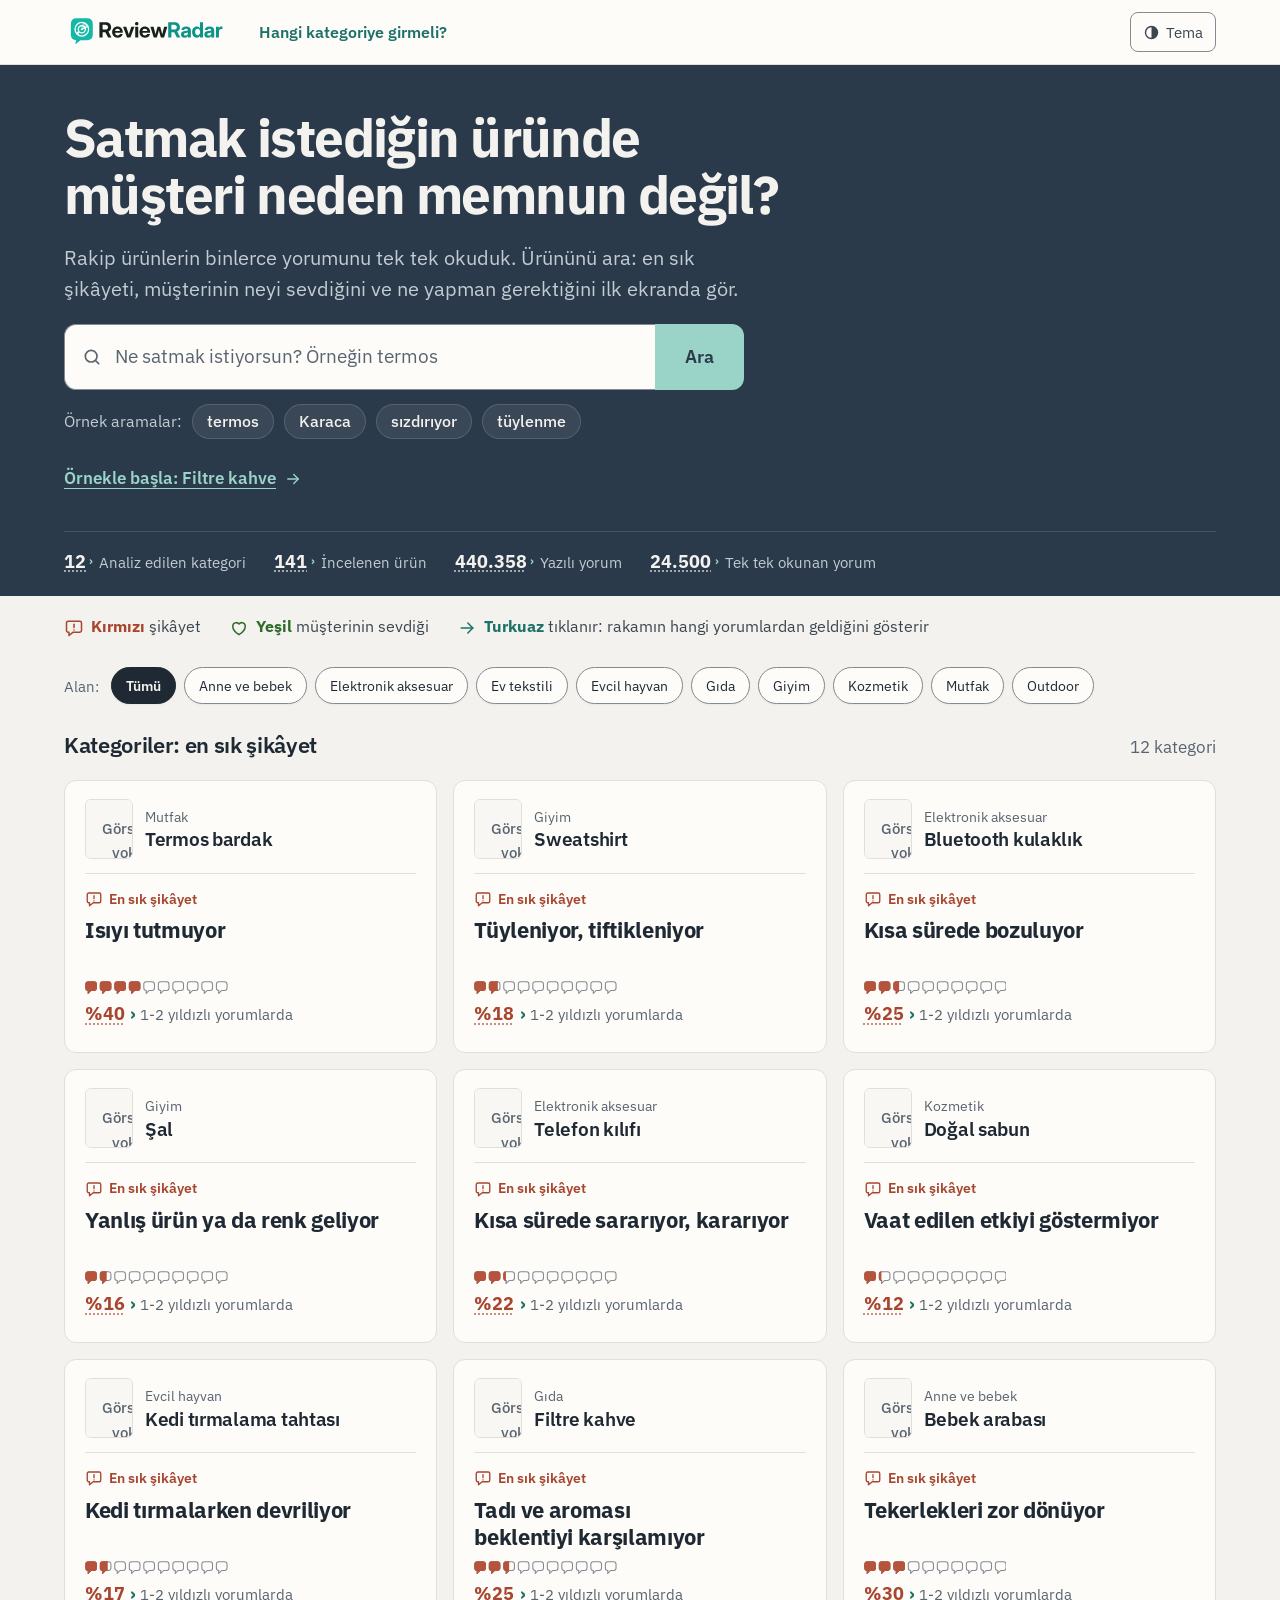
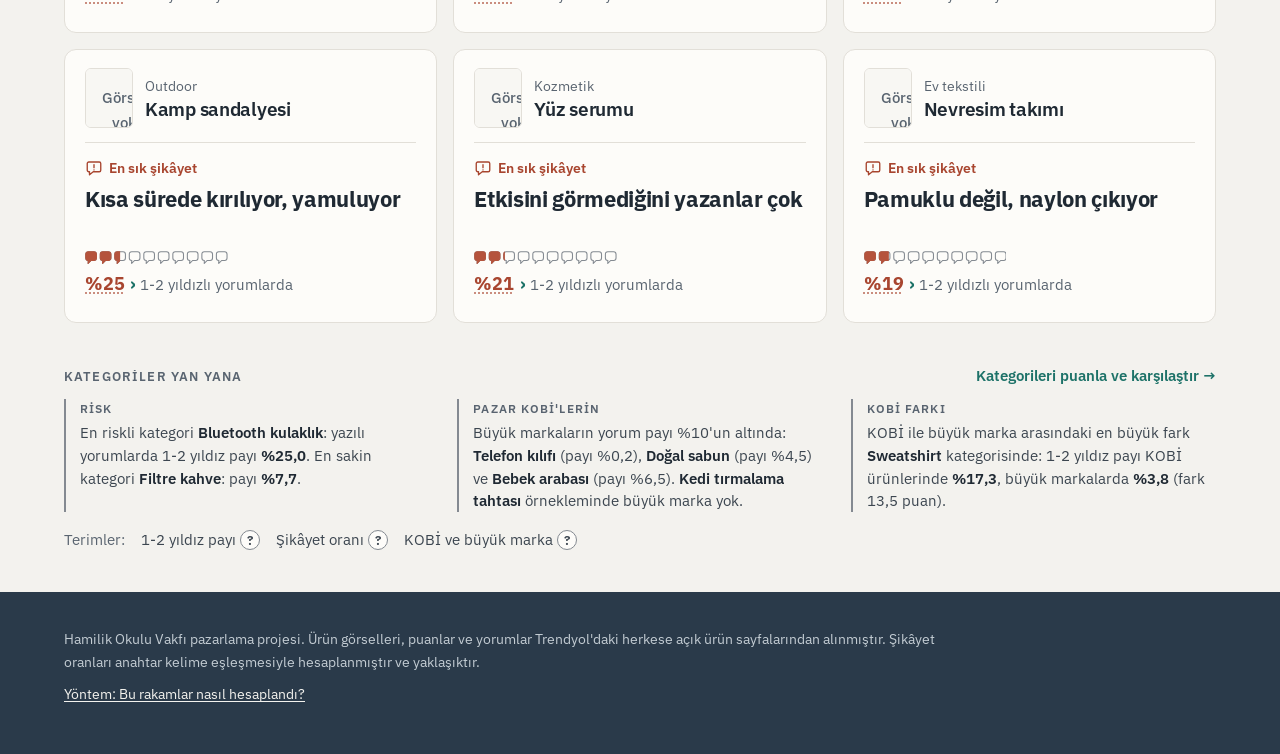
==== commit aba7c3c0: "v21: önce cevap tasarımı (her sayfa tek cümle ve resimle açılır, numaralı adımlar, renk dili, büyük " ====
--- a/index.html
+++ b/index.html
@@ -25,11 +25,12 @@
 <link rel="preconnect" href="https://fonts.gstatic.com" crossorigin>
 <link href="https://fonts.googleapis.com/css2?family=IBM+Plex+Sans:wght@400;500;600;700&display=swap" rel="stylesheet">
 <link rel="icon" href="favicon.svg" type="image/svg+xml">
-<link rel="stylesheet" href="style.css?v=19">
+<link rel="stylesheet" href="style.css?v=21">
 <script>/* Tema ilk boyamadan önce: kayıtlı seçim (eski light/dark değeri Açık/Koyu olur) ya da Sistem */
 (function(){var d=document.documentElement,c=null,ok=["acik","krem","adacayi","koyu","gece"];try{c=localStorage.getItem("rr_theme");}catch(e){}
 c={light:"acik",dark:"koyu"}[c]||c;if(ok.indexOf(c)<0)c="sistem";d.dataset.themeChoice=c;
-d.dataset.theme=c==="sistem"?(matchMedia("(prefers-color-scheme: dark)").matches?"koyu":"acik"):c;})();</script>
+d.dataset.theme=c==="sistem"?(matchMedia("(prefers-color-scheme: dark)").matches?"koyu":"acik"):c;
+var h=(location.hash||"").replace(/^#\/?/,"").split(/[\/?]/)[0];d.dataset.page=h||"home";})();</script>
 </head>
 <body>
 <a class="skip" href="#app">İçeriğe geç</a>
@@ -74,6 +75,6 @@
   <p>Hamilik Okulu Vakfı pazarlama projesi. Ürün görselleri, puanlar ve yorumlar Trendyol'daki herkese açık ürün sayfalarından alınmıştır. Şikâyet oranları anahtar kelime eşleşmesiyle hesaplanmıştır ve yaklaşıktır.</p>
   <p><a href="#/yontem">Yöntem: Bu rakamlar nasıl hesaplandı?</a></p>
 </footer>
-<script src="app.js?v=19"></script>
+<script src="app.js?v=21"></script>
 </body>
 </html>
--- a/style.css
+++ b/style.css
@@ -69,16 +69,25 @@
   color-scheme: dark;
 }
 
+/* v21 renk rolleri (her temada): kırmızı = şikâyet (--neg), yeşil = müşterinin sevdiği (--like), turkuaz = tıklanır / sonraki adım (--brand).
+   Turkuaz yalnızca bağlantı, düğme, ok ve odakta; çubuk ve rozetlerde kullanılmaz. Nötr çubuk --bar-n. */
+:root, [data-theme="acik"] { --like: #2f6b2b; --like-bar: #4e8a3a; --like-soft: #e5eede; --bar-n: #8a9096; }
+[data-theme="krem"] { --like: #36662a; --like-bar: #568638; --like-soft: #e7ecd9; --bar-n: #948a7b; }
+[data-theme="adacayi"] { --like: #36662b; --like-bar: #55863a; --like-soft: #e2ecdb; --bar-n: #84918a; }
+[data-theme="koyu"] { --like: #a6d68f; --like-bar: #8cc174; --like-soft: #26342a; --bar-n: #7d8892; }
+[data-theme="gece"] { --like: #a9d993; --like-bar: #8dc477; --like-soft: #253532; --bar-n: #7a869c; }
+
 * { box-sizing: border-box; }
-html { overflow-x: clip; }
-body { margin: 0; background: var(--bg); color: var(--ink); font-family: var(--font); font-size: 15px; line-height: 1.55; -webkit-font-smoothing: antialiased; overflow-x: clip; }
+/* v21: taban yazı 17 px (rem tabanı da 17 px; eski rem ölçüleri birlikte büyür). Kullanıcının tarayıcı ayarına göre ölçeklenir. */
+html { overflow-x: clip; font-size: 106.25%; }
+body { margin: 0; background: var(--bg); color: var(--ink); font-family: var(--font); font-size: 1rem; line-height: 1.6; -webkit-font-smoothing: antialiased; overflow-x: clip; }
 a { color: inherit; text-decoration: none; }
 img { max-width: 100%; }
 .wrap { max-width: 1200px; margin-inline: auto; padding-left: max(24px, env(safe-area-inset-left)); padding-right: max(24px, env(safe-area-inset-right)); }
 h1, h2, h3 { line-height: 1.2; margin: 0; text-wrap: balance; font-weight: 600; letter-spacing: -0.015em; }
-h1 { font-size: clamp(1.7rem, 2.8vw, 2.25rem); font-weight: 700; }
-h2 { font-size: 1.15rem; }
-h3 { font-size: 1rem; }
+h1 { font-size: clamp(1.6rem, 2.6vw, 2.1rem); font-weight: 700; }
+h2 { font-size: 1.25rem; }
+h3 { font-size: 1.05rem; }
 p { margin: 0; }
 .muted { color: var(--muted); }
 .num { font-variant-numeric: tabular-nums; }
@@ -91,7 +100,9 @@
 .phead::after { content: ""; position: absolute; left: 50%; width: 100vw; transform: translateX(-50%); bottom: -1px; height: 1px; background: var(--line); }
 
 /* header */
-.top { position: sticky; top: 0; z-index: 20; background: color-mix(in srgb, var(--band) 92%, transparent); backdrop-filter: saturate(1.4) blur(10px); border-bottom: 1px solid var(--line); }
+.top { position: sticky; top: 0; z-index: 20; background: var(--band); border-bottom: 1px solid var(--line); }
+/* ana sayfada arama kahraman alanında; üst çubukta tekrar edilmez */
+[data-page="home"] .top .search { display: none; }
 .top-in { max-width: 1200px; margin-inline: auto; padding: 12px max(24px, env(safe-area-inset-left)); display: flex; gap: 28px; align-items: center; flex-wrap: wrap; }
 .logo { display: flex; align-items: center; flex: none; }
 .logo-svg { height: 32px; width: auto; display: block; }
@@ -110,40 +121,40 @@
 .theme-btn svg { width: 17px; height: 17px; }
 
 /* home */
-.hero-band { color: var(--hero-ink); padding-block: 64px 0; margin-bottom: 36px; }
-.hero-band::before { background: radial-gradient(1000px 460px at 78% -10%, var(--hero-glow), transparent 70%), linear-gradient(160deg, var(--hero) 0%, var(--hero-2) 100%); }
-.hero { display: grid; gap: 16px; max-width: 780px; }
+/* v21: kahraman alanı düz renk (degrade yok); vaat ve büyük arama kutusu */
+.hero-band { color: var(--hero-ink); padding-block: 44px 0; margin-bottom: 0; }
+.hero-band::before { background: var(--hero); }
+.hero { display: grid; gap: 20px; max-width: 800px; }
 .eyebrow { font-size: .78rem; font-weight: 600; letter-spacing: .1em; text-transform: uppercase; color: var(--brand); }
-.hero-band .eyebrow { color: var(--hero-accent); }
-.hero h1 { font-size: clamp(2rem, 4vw, 3rem); font-weight: 700; letter-spacing: -0.025em; line-height: 1.1; }
-.lead { font-size: 1.1rem; color: var(--hero-muted); max-width: 44rem; }
-/* v17: adımlar düğme gibi görünmesin: düz metin, numara vurgulu */
-.steps { display: flex; flex-wrap: wrap; gap: 4px 22px; margin: 2px 0 0; color: var(--hero-muted); font-size: .92rem; }
-.steps b { color: var(--hero-accent); font-weight: 700; margin-right: 2px; }
-.kpis { margin: 48px 0 0; display: grid; grid-template-columns: repeat(4, minmax(0, 1fr)); border-top: 1px solid var(--hero-line); }
-.kpis div { padding: 22px 0 26px; display: grid; gap: 2px; }
-.kpis div + div { padding-left: 24px; border-left: 1px solid var(--hero-line); }
-.kpis dt { font-size: .82rem; color: var(--hero-muted); order: 2; }
-.kpis dd { margin: 0; font-size: clamp(1.5rem, 2.6vw, 2rem); font-weight: 700; letter-spacing: -0.02em; order: 1; }
-@media (max-width: 760px) { .kpis { grid-template-columns: repeat(2, minmax(0, 1fr)); } .kpis div:nth-child(3) { padding-left: 0; border-left: 0; } .kpis div:nth-child(n+3) { border-top: 1px solid var(--hero-line); } }
+.hero h1 { font-size: clamp(2rem, 1.2rem + 3vw, 3.1rem); font-weight: 700; letter-spacing: -0.03em; line-height: 1.08; }
+.lead { font-size: 1.15rem; line-height: 1.55; color: var(--hero-muted); max-width: 40rem; }
+.kpis { margin: 32px 0 0; display: flex; flex-wrap: wrap; gap: 6px 28px; padding: 16px 0 20px; border-top: 1px solid var(--hero-line); }
+.kpis div { display: flex; align-items: baseline; gap: 6px; }
+.kpis dt { font-size: .88rem; color: var(--hero-muted); order: 2; }
+.kpis dd { margin: 0; font-size: 1.05rem; font-weight: 700; order: 1; }
 
 .sec { padding-bottom: 40px; display: grid; gap: 18px; }
 .sec-top { display: flex; justify-content: space-between; align-items: baseline; gap: 12px; flex-wrap: wrap; }
 .sec-top h2 { font-size: 1.3rem; }
-.cats { display: grid; grid-template-columns: repeat(auto-fill, minmax(min(100%, 220px), 1fr)); gap: 20px; }
-.cat { border: 1px solid var(--line); border-radius: var(--r); overflow: hidden; display: grid; grid-template-rows: auto 1fr; background: var(--panel); box-shadow: var(--shadow); transition: transform .18s, box-shadow .18s, border-color .18s; }
-.cat:hover { transform: translateY(-3px); box-shadow: var(--shadow-lg); border-color: var(--line-2); }
-.cat-img { aspect-ratio: 4/5; background: var(--img-bg); position: relative; overflow: hidden; border-bottom: 1px solid var(--line); }
-.cat-img img { position: absolute; inset: 0; width: 100%; height: 100%; object-fit: contain; padding: 6px; transition: transform .3s; }
-.cat:hover .cat-img img { transform: scale(1.04); }
-.cat-body { padding: 16px 18px 18px; display: grid; gap: 6px; align-content: start; }
-.cat-body small { color: var(--brand); font-size: .74rem; font-weight: 600; letter-spacing: .08em; text-transform: uppercase; }
-.cat-body h3 { font-size: 1.12rem; }
-.cat-top { font-size: .88rem; color: var(--ink-2); margin-top: 6px; padding: 10px 12px; background: var(--neg-soft); border-radius: var(--r-sm); line-height: 1.4; }
-.cat-top b { color: var(--neg); font-weight: 700; margin-left: 2px; }
-.cat-go { margin-top: 8px; font-size: .88rem; font-weight: 600; color: var(--brand); }
-.cat:hover .cat-go span { margin-left: 4px; }
-.cat-go span { transition: margin .15s; }
+/* v21 kategori kartı: kategorinin 1 numaralı şikâyeti başlık gibi; küçük görsel ve ad üstte; 10 balonluk resim ve oran altta */
+.cats { display: grid; grid-template-columns: repeat(auto-fill, minmax(min(100%, 330px), 1fr)); gap: 16px; }
+.cat { position: relative; border: 1px solid var(--line); border-radius: var(--r); background: var(--panel); padding: 18px 20px 20px; display: grid; gap: 14px; align-content: start; transition: border-color .15s; }
+.cat:hover { border-color: var(--line-2); }
+.cat-head { display: flex; align-items: center; gap: 12px; }
+.cat-img { flex: none; position: relative; width: 48px; height: 60px; border-radius: 6px; background: var(--img-bg); overflow: hidden; border: 1px solid var(--line); }
+.cat-img img { position: absolute; inset: 0; width: 100%; height: 100%; object-fit: contain; padding: 2px; }
+.cat-name { display: grid; gap: 0; min-width: 0; }
+.cat-name small { color: var(--muted); font-size: .8rem; }
+.cat-name h3 { font-size: 1.1rem; }
+.cat-name a:hover { color: var(--brand); }
+.cat-top-w { display: grid; gap: 6px; min-height: 9.4rem; align-content: start; border-top: 1px solid var(--line); padding-top: 14px; }
+.cat-k { display: flex; align-items: center; gap: 6px; font-size: .82rem; font-weight: 600; color: var(--neg); }
+.cat-k .ic { width: 18px; height: 18px; }
+.cat-h { font-size: 1.3rem; font-weight: 700; line-height: 1.25; letter-spacing: -0.015em; color: var(--ink); min-height: 2.5em; text-wrap: balance; }
+.cat-fig { display: flex; align-items: center; flex-wrap: wrap; gap: 6px 12px; margin-top: 4px; }
+.cat-fig-t { font-size: .88rem; }
+.cat-fig-t a.go { position: relative; z-index: 1; font-weight: 700; font-size: 1.05rem; }
+.cat-top-w.wait .cat-k, .cat-top-w.wait .cat-h, .cat-top-w.wait .cat-fig { background: var(--subtle); border-radius: 6px; color: transparent; }
 .alan-f { display: flex; flex-wrap: wrap; gap: 8px; align-items: center; margin: 0 0 28px; }
 .alan-f > .muted { margin-right: 4px; font-size: .9rem; }
 .alan-f .chip { border-radius: 999px; padding: 6px 14px; background: var(--panel); box-shadow: var(--shadow-sm); }
@@ -158,31 +169,25 @@
 .meta b { color: var(--ink); font-weight: 600; }
 .meta li + li::before { content: ""; display: inline-block; width: 4px; height: 4px; border-radius: 50%; background: var(--line-2); margin: 0 12px 0 -14px; vertical-align: middle; }
 
-/* summary */
-.summary { display: grid; grid-template-columns: minmax(0, 1.6fr) minmax(0, 1fr); border: 1px solid var(--line); border-radius: var(--r); background: var(--panel); box-shadow: var(--shadow); }
-.sum-main { padding: 26px 28px; display: grid; gap: 16px; }
-.sum-side { padding: 26px 28px; border-left: 1px solid var(--line); display: grid; gap: 0; align-content: start; background: var(--subtle); border-radius: 0 var(--r) var(--r) 0; }
-@media (max-width: 860px) {
-  .summary { grid-template-columns: 1fr; }
-  .sum-side { border-left: 0; border-top: 1px solid var(--line); border-radius: 0 0 var(--r) var(--r); }
-}
+/* summary (v21: "1 Sorun ne?" adımı) */
 .label { font-size: .76rem; font-weight: 600; letter-spacing: .09em; text-transform: uppercase; color: var(--muted); }
-.issues { list-style: none; margin: 0; padding: 0; display: grid; gap: 16px; counter-reset: i; }
+.issues { list-style: none; margin: 0; padding: 0; display: grid; gap: 18px; counter-reset: i; max-width: 48rem; }
 .issues li { counter-increment: i; }
-.issues li > a { display: grid; grid-template-columns: 2rem minmax(0, 1fr) 4rem; gap: 6px 12px; align-items: center; }
-.issues li > a::before { content: counter(i); display: grid; place-items: center; width: 26px; height: 26px; border-radius: 50%; background: var(--neg-soft); color: var(--neg); font-weight: 700; font-size: .82rem; font-variant-numeric: tabular-nums; }
+.issues li > a { display: grid; grid-template-columns: 2rem minmax(0, 1fr) 4.2rem; gap: 6px 12px; align-items: center; }
+.issues li > a::before { content: counter(i); display: grid; place-items: center; width: 28px; height: 28px; border-radius: 50%; border: 1.5px solid var(--neg); color: var(--neg); font-weight: 700; font-size: .82rem; font-variant-numeric: tabular-nums; }
 .issues li:first-child > a::before { background: var(--neg); color: var(--neg-ink); }
-.issues .t { font-size: 1.08rem; font-weight: 600; }
-.issues .p { text-align: right; font-variant-numeric: tabular-nums; font-weight: 700; font-size: 1.05rem; color: var(--neg); }
-.issues .bar { grid-column: 2 / -1; height: 6px; border-radius: 3px; background: var(--track); overflow: hidden; }
-.issues .bar i { display: block; height: 100%; background: var(--neg-bar); border-radius: 3px; }
-.fact { display: grid; gap: 4px; padding-block: 16px; }
-.fact:first-child { padding-top: 0; }
-.fact + .fact { border-top: 1px solid var(--line); }
-.fact b, .fact .fig { font-size: 1.75rem; font-weight: 700; font-variant-numeric: tabular-nums; letter-spacing: -0.02em; line-height: 1.15; }
+.issues .t { font-size: 1.12rem; font-weight: 600; }
+.issues .p { text-align: right; font-variant-numeric: tabular-nums; font-weight: 700; font-size: 1.12rem; color: var(--neg); }
+.issues .bar { grid-column: 2 / -1; height: 8px; border-radius: 4px; background: var(--track); overflow: hidden; }
+.issues .bar i { display: block; height: 100%; background: var(--neg-bar); border-radius: 4px; }
+.facts { display: grid; grid-template-columns: repeat(auto-fit, minmax(min(100%, 320px), 1fr)); gap: 24px 48px; margin-top: 8px; padding-top: 24px; border-top: 1px solid var(--line); }
+.fact { display: grid; gap: 8px; align-content: start; }
+.fact-row { display: flex; align-items: center; gap: 16px; }
+.fact-row > div { display: grid; gap: 4px; }
+.fact b, .fact .fig { font-size: 1.9rem; font-weight: 700; font-variant-numeric: tabular-nums; letter-spacing: -0.02em; line-height: 1.1; }
 .fact .fig { justify-self: start; }
 .fact b.neg, .fact .fig.neg { color: var(--neg); }
-.fact span { font-size: .88rem; color: var(--ink-2); }
+.fact-t { font-size: .94rem; color: var(--ink-2); line-height: 1.5; }
 .note { font-size: .82rem; color: var(--muted); padding-top: 12px; border-top: 1px dashed var(--line); }
 
 /* product list */
@@ -190,7 +195,7 @@
 .tools h2 { font-size: 1.3rem; }
 .tools select { font: inherit; padding: 8px 12px; border-radius: var(--r-sm); border: 1px solid var(--line-2); background: var(--panel); color: var(--ink); box-shadow: var(--shadow-sm); margin-left: 6px; }
 .plist { display: grid; grid-template-columns: 250px minmax(0, 1fr); gap: 24px; align-items: start; padding-top: 16px; padding-bottom: 48px; }
-.filters { position: sticky; top: calc(var(--top-h, 58px) + var(--secnav-h, 46px) + 16px); display: grid; max-height: calc(100vh - var(--top-h, 58px) - var(--secnav-h, 46px) - 32px); overflow: auto; padding: 18px 18px 6px; background: var(--panel); border: 1px solid var(--line); border-radius: var(--r); box-shadow: var(--shadow); }
+.filters { position: sticky; top: calc(var(--top-h, 58px) + var(--secnav-h, 46px) + 16px); display: grid; max-height: calc(100vh - var(--top-h, 58px) - var(--secnav-h, 46px) - 32px); overflow: auto; padding: 18px 18px 6px; background: var(--panel); border: 1px solid var(--line); border-radius: var(--r); }
 .f-head { display: flex; justify-content: space-between; align-items: center; padding-bottom: 10px; }
 .fg { border-top: 1px solid var(--line); padding-block: 14px; display: grid; gap: 9px; }
 .fg h3 { font-size: .78rem; font-weight: 600; letter-spacing: .08em; text-transform: uppercase; color: var(--muted); }
@@ -206,15 +211,16 @@
 .chip { font: inherit; font-size: .85rem; display: inline-flex; align-items: center; gap: 6px; padding: 5px 12px; border-radius: 999px; border: 1px solid var(--line-2); background: var(--panel); color: var(--ink); cursor: pointer; transition: border-color .15s; }
 .chip:hover { border-color: var(--ink-2); }
 .pgrid { display: grid; grid-template-columns: repeat(auto-fill, minmax(min(100%, 215px), 1fr)); gap: 18px; }
-.pc { border: 1px solid var(--line); border-radius: var(--r); overflow: hidden; display: grid; grid-template-rows: auto 1fr; background: var(--panel); box-shadow: var(--shadow); transition: transform .18s, box-shadow .18s, border-color .18s; }
-.pc:hover { transform: translateY(-2px); box-shadow: var(--shadow-lg); border-color: var(--line-2); }
+.pc { border: 1px solid var(--line); border-radius: var(--r); overflow: hidden; display: grid; grid-template-rows: auto 1fr; background: var(--panel); transition: transform .18s, box-shadow .18s, border-color .18s; }
+.pc:hover { border-color: var(--line-2); }
 .pc-img { aspect-ratio: 3/4; background: var(--img-bg); display: block; position: relative; border-bottom: 1px solid var(--line); overflow: hidden; }
 .pc-img img { width: 100%; height: 100%; object-fit: contain; display: block; padding: 4px; transition: transform .3s; }
 .pc:hover .pc-img img { transform: scale(1.04); }
 .pc-body { padding: 14px 15px 15px; display: grid; gap: 8px; align-content: start; }
-.seg { justify-self: start; font-size: .7rem; font-weight: 700; letter-spacing: .06em; text-transform: uppercase; padding: 3px 8px; border-radius: 999px; }
-.seg.kobi { background: var(--brand-soft); color: var(--kobi-ink); }
-.seg.buyuk { background: var(--subtle); color: var(--ink-2); border: 1px solid var(--line); }
+/* v21: satıcı tipi rozeti nötr (turkuaz tıklanır anlamına ayrıldı) */
+.seg { justify-self: start; font-size: .72rem; font-weight: 700; letter-spacing: .06em; text-transform: uppercase; padding: 2px 8px; border-radius: 999px; border: 1px solid var(--line-2); color: var(--ink-2); background: transparent; }
+.seg.kobi { background: var(--ink-2); border-color: var(--ink-2); color: var(--panel); }
+.seg.buyuk { background: transparent; }
 .pc-name { font-size: .93rem; line-height: 1.4; display: -webkit-box; -webkit-line-clamp: 2; -webkit-box-orient: vertical; overflow: hidden; color: var(--ink-2); min-height: 2.8em; }
 .pc-name b { font-weight: 600; color: var(--ink); }
 .pc-name:hover { color: var(--brand); }
@@ -244,9 +250,9 @@
 /* insight cards (category + product pages) */
 .sec-h { font-size: 1.3rem; padding-top: 8px; padding-bottom: 2px; }
 .cgrid { display: grid; grid-template-columns: repeat(auto-fit, minmax(min(100%, 400px), 1fr)); gap: 20px; padding-block: 16px 48px; }
-.card { border: 1px solid var(--line); border-radius: var(--r); padding: 24px; display: grid; gap: 14px; align-content: start; min-width: 0; background: var(--panel); box-shadow: var(--shadow); }
-.card > h2 { font-size: 1.08rem; }
-.card .muted { font-size: .88rem; margin-top: -8px; }
+.card { border: 1px solid var(--line); border-radius: var(--r); padding: 24px; display: grid; gap: 14px; align-content: start; min-width: 0; background: var(--panel); }
+.card > h2 { font-size: 1.15rem; display: flex; align-items: center; flex-wrap: wrap; gap: 4px 0; }
+.card .muted { font-size: .92rem; margin-top: -8px; }
 .insight { display: flex; gap: 16px; align-items: baseline; }
 .insight .big { font-size: 2rem; font-weight: 700; line-height: 1; color: var(--neg); min-width: 5.2rem; font-variant-numeric: tabular-nums; }
 .insight .big.ok { color: var(--ink); }
@@ -254,37 +260,38 @@
 .hbars { display: grid; gap: 11px; }
 .hb { display: grid; grid-template-columns: minmax(0, 11rem) minmax(0, 1fr) 2.8rem; gap: 12px; align-items: center; font-size: .9rem; color: var(--ink-2); }
 .hb .tr { height: 8px; background: var(--track); border: 1px solid var(--track); border-radius: 999px; position: relative; }
-.hb .tr i { position: absolute; inset: -1px auto -1px -1px; border-radius: 999px; background: var(--brand-2); }
+.hb .tr i { position: absolute; inset: -1px auto -1px -1px; border-radius: 999px; background: var(--bar-n); }
 .hb.neg .tr i { background: var(--neg-bar); }
+.hb.like .tr i { background: var(--like-bar); }
 .hb .tr s { position: absolute; top: -5px; bottom: -5px; width: 2px; background: var(--ink); opacity: .55; border-radius: 1px; }
 .hb .v { text-align: right; font-variant-numeric: tabular-nums; color: var(--ink); font-weight: 600; font-size: .86rem; }
 .legend { display: flex; gap: 16px; font-size: .84rem; color: var(--muted); }
 .legend i { display: inline-block; width: 10px; height: 10px; border-radius: 3px; margin-right: 6px; vertical-align: -1px; }
 .recs { margin: 0; padding: 0; list-style: none; display: grid; gap: 14px; counter-reset: r; }
-.recs li { display: grid; grid-template-columns: 2rem 1fr; gap: 4px 12px; align-content: start; counter-increment: r; padding: 16px 18px 18px; border: 1px solid var(--line); border-radius: var(--r-sm); background: var(--subtle); }
-.recs li::before { content: counter(r); grid-row: span 2; display: grid; place-items: center; width: 28px; height: 28px; border-radius: 8px; background: var(--brand); color: var(--brand-ink); font-weight: 700; font-size: .85rem; font-variant-numeric: tabular-nums; }
-.recs b { font-weight: 600; font-size: .98rem; color: var(--ink); }
-.recs span { color: var(--ink-2); font-size: .9rem; line-height: 1.55; }
+/* v21: öneriler kutu içinde kutu değil; numaralı, ince çizgiyle ayrılmış liste */
+.recs li { display: grid; grid-template-columns: 2.2rem minmax(0, 1fr); gap: 4px 14px; align-content: start; counter-increment: r; padding: 18px 0; border-top: 1px solid var(--line); }
+.recs li::before { content: counter(r); grid-row: span 3; display: grid; place-items: center; width: 30px; height: 30px; border-radius: 50%; border: 1.5px solid var(--ink-2); color: var(--ink); font-weight: 700; font-size: .85rem; font-variant-numeric: tabular-nums; }
+.recs b { font-weight: 700; font-size: 1.08rem; color: var(--ink); }
+.recs span { color: var(--ink-2); font-size: .98rem; line-height: 1.6; max-width: 46rem; }
 
 /* product */
-.prod { display: grid; grid-template-columns: minmax(0, 460px) minmax(0, 1fr); gap: 36px; padding-top: 18px; }
-@media (max-width: 900px) { .prod { grid-template-columns: 1fr; gap: 24px; } .prod-img { max-width: 480px; width: 100%; } }
-.prod-img { position: relative; background: var(--img-bg); border: 1px solid var(--line); border-radius: var(--r); aspect-ratio: 4/5; overflow: hidden; box-shadow: var(--shadow); }
+/* v21 ürün sayfası: küçük görsel, ad, sonra hüküm (cevap cümlesi) ve resimli kıyas */
+.prod { display: grid; grid-template-columns: 220px minmax(0, 1fr); gap: 36px; padding-top: 18px; align-items: start; }
+.prod-img { position: relative; background: var(--img-bg); border: 1px solid var(--line); border-radius: var(--r); aspect-ratio: 4/5; overflow: hidden; }
 .prod-img img { display: block; width: 100%; height: 100%; object-fit: contain; padding: 8px; }
-.prod-info { display: grid; gap: 14px; align-content: start; }
-.prod-info h1 { font-size: clamp(1.5rem, 2.4vw, 2rem); }
-.stats { display: grid; grid-template-columns: repeat(auto-fit, minmax(min(100%, 140px), 1fr)); border: 1px solid var(--line); border-radius: var(--r); background: var(--panel); box-shadow: var(--shadow-sm); }
-.stat { padding: 14px 16px; display: grid; gap: 3px; border-right: 1px solid var(--line); }
-.stat:last-child { border-right: 0; }
-.stat small { color: var(--muted); font-size: .78rem; }
-.stat b { font-size: 1.4rem; font-weight: 700; font-variant-numeric: tabular-nums; }
-.stat b.alert { color: var(--neg); }
+.prod-info { display: grid; gap: 20px; align-content: start; min-width: 0; }
+.pstats { margin: 0; display: flex; flex-wrap: wrap; gap: 10px 32px; padding-top: 16px; border-top: 1px solid var(--line); }
+.pstats div { display: grid; gap: 2px; }
+.pstats dt { font-size: .85rem; color: var(--muted); display: flex; align-items: center; }
+.pstats dd { margin: 0; font-size: 1.15rem; font-weight: 700; }
+.pstats dd.neg, .pstats .neg { color: var(--neg); }
+.pstats .ps-w dd { font-size: 1rem; }
 .tag { justify-self: start; font-size: .72rem; font-weight: 700; letter-spacing: .06em; text-transform: uppercase; color: var(--muted); }
 .ul { margin: 0; padding-left: 1.1rem; display: grid; gap: 10px; color: var(--ink-2); }
 .ul li::marker { color: var(--brand); }
 .quotes { display: grid; gap: 12px; }
-.q { margin: 0; border-left: 3px solid var(--neg); background: var(--subtle); border-radius: 0 var(--r-sm) var(--r-sm) 0; padding: 10px 14px; display: grid; gap: 4px; color: var(--ink); font-size: .93rem; }
-.q.pos { border-left-color: var(--brand-2); }
+.q { margin: 0; border-left: 3px solid var(--neg-bar); padding: 4px 0 4px 16px; display: grid; gap: 4px; color: var(--ink); font-size: 1.02rem; line-height: 1.55; }
+.q.pos { border-left-color: var(--like-bar); }
 .q blockquote { margin: 0; }
 .q small, .q figcaption { color: var(--muted); font-size: .8rem; }
 .q figcaption a { color: var(--brand); text-decoration: underline; text-underline-offset: 2px; }
@@ -313,7 +320,7 @@
 .ctable-wrap { position: relative; margin-bottom: 48px; }
 .ctable-wrap.more::after { content: ""; position: absolute; top: 1px; right: 1px; bottom: 1px; width: 36px; border-radius: 0 var(--r) var(--r) 0; background: linear-gradient(to right, transparent, var(--panel)); pointer-events: none; }
 .scroll-hint { font-size: .86rem; margin: -12px 0 8px; }
-.ctable-box { overflow-x: auto; background: var(--panel); border: 1px solid var(--line); border-radius: var(--r); box-shadow: var(--shadow); }
+.ctable-box { overflow-x: auto; background: var(--panel); border: 1px solid var(--line); border-radius: var(--r); }
 .ctable { border-collapse: separate; border-spacing: 0; width: 100%; }
 .ctable th, .ctable td { padding: 14px 16px; border-bottom: 1px solid var(--line); vertical-align: top; text-align: left; }
 .ctable tr:last-child th, .ctable tr:last-child td { border-bottom: 0; }
@@ -341,8 +348,6 @@
   .theme-btn .tb-l { display: none; }
   .logo-svg { height: 28px; }
   .hero-band { padding-top: 40px; }
-  .kpis div + div { padding-left: 16px; }
-  .sum-main, .sum-side { padding: 20px; }
   .card { padding: 20px; }
   .cat-img { aspect-ratio: 1; }
   .pc-img { aspect-ratio: 4/5; }
@@ -461,8 +466,6 @@
   .chead { padding-top: 0; gap: 4px; }
   .prt-brand { font-size: 9pt; font-weight: 600; color: var(--brand); letter-spacing: .02em; }
   h1 { font-size: 20pt; }
-  .summary { grid-template-columns: minmax(0, 1.5fr) minmax(0, 1fr); break-inside: avoid; }
-  .sum-main, .sum-side { padding: 14px 16px; }
   .issues { gap: 10px; }
   .issues .t { font-size: 10.5pt; }
   .fact { padding-block: 8px; }
@@ -605,31 +608,26 @@
 .secnav::after { content: ""; position: absolute; left: 50%; width: 100vw; transform: translateX(-50%); bottom: 0; height: 1px; background: var(--line); }
 .secnav-in { display: flex; gap: 4px 22px; overflow-x: auto; scrollbar-width: none; }
 .secnav-in::-webkit-scrollbar { display: none; }
-.secnav button { flex: none; font: inherit; font-size: .92rem; font-weight: 600; color: var(--ink-2); background: none; border: 0; border-bottom: 2px solid transparent; padding: 12px 2px 11px; cursor: pointer; white-space: nowrap; }
+.secnav button { flex: none; display: inline-flex; align-items: center; gap: 7px; font: inherit; font-size: .94rem; font-weight: 600; color: var(--ink-2); background: none; border: 0; border-bottom: 2px solid transparent; padding: 11px 2px 10px; cursor: pointer; white-space: nowrap; }
+.sn-n { display: inline-grid; place-items: center; width: 22px; height: 22px; border-radius: 50%; border: 1.5px solid currentColor; font-size: .76rem; font-weight: 700; font-variant-numeric: tabular-nums; }
+.secnav button[aria-current] .sn-n { background: var(--ink); border-color: var(--ink); color: var(--band); }
 .secnav button:hover { color: var(--ink); }
 .secnav button[aria-current] { color: var(--ink); border-bottom-color: var(--brand); }
 .secnav button:focus-visible { outline-offset: -2px; }
 .jump { scroll-margin-top: calc(var(--top-h, 58px) + var(--secnav-h) + 14px); }
 .jump:focus { outline: none; }
-.recs-card { margin-top: 20px; }
-.recs-card > h2 { font-size: 1.2rem; }
-#sec-icgoru .sec-h { padding-top: 36px; }
-#sec-icgoru .cgrid { padding-bottom: 8px; }
-.fact-h { font-size: .74rem; font-weight: 600; letter-spacing: .08em; text-transform: uppercase; color: var(--muted); display: block; }
-.fact > span:last-child { line-height: 1.45; }
-.fact-seg { margin: 4px 0 0; display: grid; grid-template-columns: 1fr 1fr; gap: 8px; }
-.fact-seg div { display: grid; gap: 0; }
-.fact-seg dt { font-size: .86rem; color: var(--ink-2); order: 2; }
-.fact-seg dd { margin: 0; font-size: 1.35rem; font-weight: 700; letter-spacing: -0.02em; order: 1; }
+.fact-h { font-size: .8rem; font-weight: 600; letter-spacing: .08em; text-transform: uppercase; color: var(--muted); display: flex; align-items: center; }
+.fact-seg { margin: 0; display: flex; flex-wrap: wrap; align-items: flex-start; gap: 16px 48px; }
+.fact-seg > div { display: grid; gap: 0; }
+.fact-seg dt { font-size: .92rem; color: var(--ink-2); order: 2; display: grid; }
+.fact-seg dt .muted { font-size: .82rem; }
+.fact-seg dd { margin: 0; font-size: 2rem; font-weight: 700; letter-spacing: -0.02em; line-height: 1.15; order: 1; }
 .fact-seg dd.neg { color: var(--neg); }
-.sum-main .label { display: flex; align-items: center; }
+.fact-seg .fs-tip { align-self: center; }
 .card > h2 .tipw { margin-left: 6px; }
 
 /* ana sayfa */
 .reads { margin: 0 0 40px; }
-.cat-top { min-height: calc(2.8em + 20px); }
-.cat-top.wait { background: var(--subtle); }
-.cat-n { font-size: .88rem; }
 
 /* ürün sayfası: önceki / sonraki ürün */
 .pnav { display: flex; flex-wrap: wrap; justify-content: space-between; align-items: center; gap: 8px 18px; font-size: .9rem; }
@@ -641,8 +639,6 @@
 .prod-head { display: grid; gap: 10px; align-content: start; }
 .prod-seg { display: inline-flex; align-items: center; }
 .pact { display: flex; gap: 10px; flex-wrap: wrap; }
-.stat small { display: flex; align-items: center; flex-wrap: wrap; }
-.stat b.stat-t { font-size: 1.05rem; }
 
 /* fırsat: telefon kartları */
 .fsort-m { display: flex; flex-wrap: wrap; align-items: center; gap: 8px 10px; margin-bottom: 12px; font-size: .9rem; color: var(--ink-2); }
@@ -650,7 +646,7 @@
 .fsort-m select { font: inherit; padding: 7px 10px; border-radius: var(--r-sm); border: 1px solid var(--line-2); background: var(--panel); color: var(--ink); margin-left: 6px; max-width: 13rem; }
 .fsort-m .btn { padding: 7px 12px; font-size: .88rem; }
 .fcards { list-style: none; margin: 0 0 16px; padding: 0; display: grid; gap: 12px; }
-.fc { border: 1px solid var(--line); border-radius: var(--r); background: var(--panel); box-shadow: var(--shadow); padding: 14px 16px; display: grid; gap: 10px; }
+.fc { border: 1px solid var(--line); border-radius: var(--r); background: var(--panel); padding: 14px 16px; display: grid; gap: 10px; }
 .fc-top { display: flex; justify-content: space-between; align-items: flex-start; gap: 12px; }
 .fc-name { display: flex; align-items: baseline; gap: 8px; min-width: 0; }
 .fc-name > span:last-child { display: grid; }
@@ -678,50 +674,36 @@
 .fcards table.ft-comp tr.muted th, .fcards table.ft-comp tr.muted td { color: var(--muted); }
 
 @media (max-width: 900px) {
-  .prod { grid-template-columns: 150px minmax(0, 1fr); gap: 16px 18px; align-items: start; }
+  .prod { grid-template-columns: 130px minmax(0, 1fr); gap: 16px 18px; align-items: start; }
   .prod-img { max-width: none; }
   .prod-info { display: contents; }
-  .prod-head { grid-column: 2; grid-row: 1; }
-  .prod-info > .stats, .prod-info > .pact { grid-column: 1 / -1; }
+  .prod-head { grid-column: 2; grid-row: 1; align-self: center; }
+  .prod-info > .verdict, .prod-info > .pstats, .prod-info > .pact { grid-column: 1 / -1; }
 }
 @media (max-width: 640px) {
-  .hero-band { padding-top: 26px; margin-bottom: 22px; }
-  .hero { gap: 10px; }
-  .hero h1 { font-size: 1.6rem; }
-  .lead { font-size: .98rem; }
-  .steps { font-size: .86rem; gap: 2px 14px; }
-  .kpis { margin-top: 22px; }
-  .kpis div { padding: 12px 0 14px; }
-  .kpis dd { font-size: 1.35rem; }
+  .hero-band { padding-top: 28px; }
+  .hero { gap: 14px; }
+  .hero h1 { font-size: 1.75rem; }
+  .lead { font-size: 1rem; }
+  .kpis { margin-top: 28px; gap: 2px 16px; padding: 12px 0 14px; }
+  .kpis dd { font-size: .98rem; }
+  .kpis dt { font-size: .82rem; }
   .alan-f { margin-bottom: 18px; gap: 6px; }
   .alan-f .chip { padding: 5px 12px; }
   /* alan düğmeleri telefonda tek satır, kendi içinde yana kayar (sayfa kaymaz) */
   .alan-f, .ff-alan { flex-wrap: nowrap; overflow-x: auto; scrollbar-width: none; margin-inline: -18px; padding: 2px 18px 4px; }
   .alan-f::-webkit-scrollbar, .ff-alan::-webkit-scrollbar { display: none; }
   .alan-f > *, .ff-alan > * { flex: none; }
-  /* kategori kartı telefonda yatay satır: görsel solda (kırpılmadan), yazı sağda */
-  .cats { grid-template-columns: 1fr; gap: 10px; }
-  .cat { grid-template-columns: 96px minmax(0, 1fr); grid-template-rows: none; }
-  .cat-img { aspect-ratio: auto; min-height: 120px; border-bottom: 0; border-right: 1px solid var(--line); }
-  .cat-img img { padding: 4px; }
-  .cat-body { padding: 10px 12px 12px; gap: 2px; }
-  .cat-body small { font-size: .68rem; }
-  .cat-body h3 { font-size: 1.02rem; }
-  .cat-n { font-size: .8rem; }
-  .cat-top { margin-top: 6px; padding: 6px 9px; font-size: .82rem; min-height: calc(2.8em + 12px); }
-  .cat-go { display: none; }
-  .cat:hover { transform: none; }
-  /* ürün sayfası: küçük görsel + ad + rakamlar ilk ekranda */
-  .prod { grid-template-columns: 96px minmax(0, 1fr); gap: 12px 14px; padding-top: 12px; }
+  .cats { grid-template-columns: 1fr; gap: 12px; }
+  .cat { padding: 14px 16px 16px; gap: 10px; }
+  .cat-top-w { min-height: 8.6rem; padding-top: 10px; }
+  .cat-h { font-size: 1.18rem; }
+  /* ürün sayfası: küçük görsel + ad, sonra hüküm */
+  .prod { grid-template-columns: 76px minmax(0, 1fr); gap: 12px 14px; padding-top: 12px; }
   .prod-img { aspect-ratio: 4 / 5; border-radius: var(--r-sm); }
   .prod-img img { padding: 4px; }
-  .prod-head { gap: 6px; }
-  .prod-info h1 { font-size: 1.12rem; line-height: 1.3; }
-  .stats { grid-template-columns: 1fr 1fr; }
-  .stat { padding: 10px 12px; border-right: 0; }
-  .stat:nth-child(odd) { border-right: 1px solid var(--line); }
-  .stat:nth-child(-n+2) { border-bottom: 1px solid var(--line); }
-  .stat b { font-size: 1.2rem; }
+  .prod-head { gap: 4px; }
+  .pstats { gap: 10px 20px; }
   .pact .btn { flex: 1 1 auto; padding-block: 9px; }
   .pnav { font-size: .88rem; }
   .phead { padding-bottom: 20px; }
@@ -731,9 +713,6 @@
 }
 @media print {
   .secnav, .gloss, .pnav, .tipw, .fsort-m, .fcards { display: none !important; }
-  .recs-card { margin-top: 14px; }
-  #sec-icgoru .sec-h { padding-top: 14px; }
-  .sum-side { border-radius: 0; }
   .fact-h { font-size: 7.5pt; }
   .fact-seg dd { font-size: 13pt; }
 }
@@ -752,7 +731,7 @@
 .sres { display: grid; gap: 14px; padding-bottom: 36px; }
 .sres > h2 { font-size: 1.3rem; display: flex; align-items: center; }
 .sres > .muted { font-size: .9rem; margin-top: -6px; }
-.sr-list { list-style: none; margin: 0; padding: 0; display: grid; border: 1px solid var(--line); border-radius: var(--r); background: var(--panel); box-shadow: var(--shadow); overflow: hidden; }
+.sr-list { list-style: none; margin: 0; padding: 0; display: grid; border: 1px solid var(--line); border-radius: var(--r); background: var(--panel); overflow: hidden; }
 .sr-list li + li { border-top: 1px solid var(--line); }
 .sr-row { display: grid; grid-template-columns: auto minmax(0, 1fr) auto; gap: 14px; align-items: center; padding: 12px 16px; min-height: 56px; }
 .sr-row:hover { background: var(--subtle); }
@@ -771,7 +750,7 @@
 .sr-more { font-size: .88rem; }
 .sr-fail { margin-bottom: 20px; }
 
-.konu-box { margin: 0 0 20px; padding: 20px 24px; display: grid; gap: 10px; border: 1px solid var(--line); border-left: 3px solid var(--neg-bar); border-radius: var(--r); background: var(--panel); box-shadow: var(--shadow); scroll-margin-top: calc(var(--top-h, 58px) + var(--secnav-h) + 14px); }
+.konu-box { margin: 0 0 20px; padding: 20px 24px; display: grid; gap: 10px; border: 1px solid var(--line); border-left: 3px solid var(--neg-bar); border-radius: var(--r); background: var(--panel); scroll-margin-top: calc(var(--top-h, 58px) + var(--secnav-h) + 14px); }
 .konu-box:focus { outline: none; }
 .konu-top { display: flex; justify-content: space-between; align-items: center; gap: 12px; }
 .konu-box h2 { font-size: 1.3rem; }
@@ -870,12 +849,13 @@
 
 /* v19: her rakam kanıtına tıklanır. Tıklanabilir rakam tek tip: noktalı alt çizgi ve ok (›). Satır bağlantısında ad altı çizili, ok değerin yanında. */
 a.go, .go-row .go-t, .hb.go-row .hb-t { text-decoration: underline dotted; text-decoration-thickness: 1.5px; text-underline-offset: 3px; text-decoration-color: color-mix(in srgb, currentColor 60%, transparent); }
-a.go::after, .go-row .go-v::after, .hb.go-row .v::after { content: "›"; display: inline-block; margin-left: .3em; font-weight: 600; color: var(--muted); text-decoration: none; }
+/* v21: ok her zaman turkuaz (renk dili: turkuaz = tıklanır, kanıtını gör) */
+a.go::after, .go-row .go-v::after, .hb.go-row .v::after { content: "›"; display: inline-block; margin-left: .3em; font-weight: 700; color: var(--brand); text-decoration: none; }
 a.go:hover, .go-row:hover .go-t, .hb.go-row:hover .hb-t { text-decoration-style: solid; text-decoration-color: currentColor; }
-a.go:hover::after, .go-row:hover .go-v::after, .hb.go-row:hover .v::after { color: var(--brand); }
+a.go:hover::after, .go-row:hover .go-v::after, .hb.go-row:hover .v::after { color: var(--brand); transform: translateX(2px); }
 @media (pointer: coarse) { a.go { padding-block: 4px; } }
 .hero-band a.go { color: inherit; }
-.hero-band a.go::after { color: var(--hero-muted); }
+.hero-band a.go::after { color: var(--hero-accent); }
 .hero-band a.go:hover::after { color: var(--hero-accent); }
 
 /* çubuk satırı bağlantı: satırın tamamı dokunulabilir, vurgulanan satır (konu açıkken) zeminli */
@@ -900,12 +880,7 @@
 .cat-a::after { content: ""; position: absolute; inset: 0; z-index: 0; border-radius: var(--r); }
 .cat:has(.cat-a:focus-visible) { outline: 2px solid var(--focus); outline-offset: 2px; }
 .cat-a:focus-visible { outline: none; }
-a.cat-top { position: relative; z-index: 1; display: flex; justify-content: space-between; align-items: baseline; gap: 8px; }
-a.cat-top:hover { background: color-mix(in srgb, var(--neg-soft) 88%, var(--neg) 12%); }
-a.cat-top .go-v { color: var(--neg); font-weight: 700; flex: none; }
-.hero-cta { display: flex; flex-wrap: wrap; align-items: center; gap: 8px 16px; margin-top: 6px; }
-.hero-cta > span { color: var(--hero-muted); font-size: .9rem; }
-.hero-cta .btn { background: var(--hero-accent); border-color: var(--hero-accent); color: var(--hero); }
+.hero-cta { margin: 0; }
 
 /* öneriler ve kontrol listesi: dayandığı konular */
 .recs .rec-ev { grid-column: 2; margin-top: 6px; font-size: .84rem; line-height: 1.6; color: var(--ink-2); }
@@ -1000,3 +975,193 @@
   .ck-ev { margin: 0 0 4px 19pt; font-size: 8pt; }
   .recs .rec-ev { font-size: 8.5pt; }
 }
+
+/* v20: varış vurgusu app.js'te Web Animations ile (box-shadow + outline; yerleşim değişmez, bitince iz kalmaz). Baskıda hiç görünmez. */
+@media print { [data-arriving] { box-shadow: none !important; outline: none !important; } }
+
+/* ===== v21: önce cevap. Her sayfa tek büyük cümleyle açılır, sonra onu gösteren resim, sonra ayrıntı. =====
+   Yazı ölçeği (17 px taban): cevap 2,15rem / alt cevap 1,12rem / adım başlığı 1,6rem / gövde 1rem / etiket .85rem.
+   Boşluk ölçeği: 4 · 8 · 12 · 16 · 24 · 32 · 48 · 64. Kutu içinde kutu yok; adımlar zeminde, ince çizgiyle ayrılır. */
+.ic { width: 20px; height: 20px; flex: none; fill: none; stroke: currentColor; stroke-width: 1.8; stroke-linecap: round; stroke-linejoin: round; }
+.ic-sikayet { color: var(--neg); }
+.ic-sevilen { color: var(--like); }
+.ic-ok { color: var(--brand); }
+.h-ic { width: 22px; height: 22px; margin-right: 8px; vertical-align: -4px; color: var(--ink-2); }
+.h-ic.ic-sikayet { color: var(--neg); }
+.h-ic.ic-sevilen { color: var(--like); }
+
+/* resimli oran: 10 yorum balonu ya da 100 nokta */
+.picto { display: block; height: auto; flex: none; }
+.picto .off { fill: none; stroke: var(--line-2); stroke-width: 1.1; }
+.picto .on { fill: var(--neg-bar); stroke: var(--neg-bar); stroke-width: 1.1; }
+.picto.like .on { fill: var(--like-bar); stroke: var(--like-bar); }
+.picto.p100 .off { fill: var(--track); stroke: none; }
+.picto.p100 .on { stroke: none; }
+.picto.p10 { width: 17rem; max-width: 100%; }
+.picto.sm { width: 8.4rem; }
+.picto.grid { width: 4.6rem; }
+.afigs .sub .picto.p10 { width: 12rem; }
+
+/* sayfa başı */
+.phead-a .chead { gap: 14px; padding-top: 18px; }
+.kicker { display: flex; align-items: center; flex-wrap: wrap; gap: 6px 8px; margin: 0; font-size: .9rem; font-weight: 600; color: var(--ink-2); }
+.kicker .ic { width: 20px; height: 20px; }
+.kicker.k-neg { color: var(--neg); }
+.kicker.k-like { color: var(--like); }
+h1.page-name { font-size: 1.3rem; font-weight: 600; letter-spacing: -0.01em; line-height: 1.3; color: var(--ink); }
+.pn-ust { display: block; font-size: .8rem; font-weight: 600; letter-spacing: .08em; text-transform: uppercase; color: var(--muted); margin-bottom: 2px; }
+.answer-block { display: grid; gap: 18px; }
+.answer { font-size: clamp(1.55rem, 1.05rem + 1.7vw, 2.15rem); font-weight: 700; line-height: 1.22; letter-spacing: -0.022em; color: var(--ink); max-width: 46rem; text-wrap: balance; }
+.answer.answer-m { font-size: clamp(1.25rem, 1rem + .9vw, 1.6rem); line-height: 1.3; font-weight: 600; }
+.answer-sub { font-size: 1.12rem; line-height: 1.55; color: var(--ink-2); max-width: 46rem; text-wrap: pretty; }
+.t-neg { color: var(--neg); }
+.afigs { display: flex; flex-wrap: wrap; align-items: center; gap: 20px 48px; }
+.afig { display: flex; align-items: center; flex-wrap: wrap; gap: 10px 16px; }
+.afig-t { display: grid; gap: 0; }
+.afig-t .big { font-size: 2rem; font-weight: 700; letter-spacing: -0.02em; line-height: 1.1; font-variant-numeric: tabular-nums; justify-self: start; }
+.afig-t > span { font-size: .9rem; color: var(--ink-2); display: flex; align-items: center; }
+.afigs .sub .afig-t .big { font-size: 1.5rem; }
+/* rakam bağlantısında ok rakamdan ayrı satıra düşmesin */
+.pk-fig a.go, .afig-t a.go, .fact a.go, .fact-seg a.go, .cat-fig-t a.go, a.cb-v, .tp-detail b, .rec-ev b { white-space: nowrap; }
+.pk-row { display: flex; flex-wrap: wrap; align-items: center; gap: 12px 24px; }
+.pk-row .picto.p10 { width: 13rem; }
+.pk-row .pk-fig { flex: 1 1 22rem; }
+.gm { align-items: flex-start; }
+.gm .ic { margin-top: 2px; }
+.cbars { display: grid; gap: 10px; min-width: min(100%, 22rem); flex: 1 1 22rem; max-width: 30rem; }
+.cbar { display: grid; grid-template-columns: minmax(6rem, auto) minmax(0, 1fr) 4.4rem; gap: 12px; align-items: center; font-size: .94rem; color: var(--ink-2); }
+.cb-tr { height: 12px; border-radius: 6px; background: var(--track); overflow: hidden; }
+.cb-tr i { display: block; height: 100%; border-radius: 6px; background: var(--bar-n); }
+.cb-tr i.neg { background: var(--neg-bar); }
+.cb-tr i.like { background: var(--like-bar); }
+.cb-v { font-weight: 700; font-size: 1.15rem; text-align: right; justify-self: end; }
+.cb-v.neg { color: var(--neg); }
+.big.neg, a.go.neg { color: var(--neg); }
+.big.like, a.go.like { color: var(--like); }
+.chead-foot { display: flex; flex-wrap: wrap; align-items: center; justify-content: space-between; gap: 10px 24px; margin-top: 6px; padding-top: 14px; border-top: 1px solid var(--line); }
+.chead-foot .meta { margin: 0; }
+.btn.sm { padding: 7px 14px; font-size: .9rem; }
+.tp-detail { font-size: .98rem; color: var(--ink-2); max-width: 46rem; line-height: 1.6; }
+.tp-detail .neg { color: var(--neg); }
+
+/* kategori sayfası: numaralı adımlar */
+.step { padding: 44px 0 48px; display: grid; gap: 20px; align-content: start; }
+.step + .step, .step + .print-only + .step { border-top: 1px solid var(--line); }
+.secnav + .step { padding-top: 16px; }
+.step-h { display: flex; align-items: center; gap: 14px; }
+.step-h h2 { font-size: 1.6rem; font-weight: 700; letter-spacing: -0.02em; display: flex; align-items: baseline; flex-wrap: wrap; gap: 4px 10px; }
+.step-n { flex: none; display: grid; place-items: center; width: 40px; height: 40px; border-radius: 50%; background: var(--ink); color: var(--bg); font-weight: 700; font-size: 1.1rem; font-variant-numeric: tabular-nums; }
+.step-ic { width: 26px; height: 26px; margin-left: auto; color: var(--muted); }
+.step-lead { font-size: 1.05rem; color: var(--ink-2); max-width: 46rem; }
+.step-answer { font-size: clamp(1.2rem, 1rem + .7vw, 1.45rem); font-weight: 600; line-height: 1.38; max-width: 46rem; text-wrap: pretty; }
+.step .note { max-width: 46rem; }
+#pcount { font-size: 1rem; font-weight: 400; letter-spacing: 0; }
+.seg-chart { display: grid; gap: 12px; max-width: 48rem; padding-top: 8px; }
+.seg-chart h3 { font-size: 1.05rem; display: flex; align-items: center; }
+.tr2 { display: grid; gap: 4px; }
+.hb .tr i.b-big, .legend i.lg-big { background: color-mix(in srgb, var(--neg-bar) 45%, var(--track)); }
+.hb .tr i.b-kobi, .legend i.lg-kobi { background: var(--neg-bar); }
+.legend i.lg-big, .legend i.lg-kobi { display: inline-block; width: 12px; height: 12px; border-radius: 3px; margin-right: 6px; vertical-align: -1px; }
+.recs { max-width: 50rem; }
+.recs .rec-ev { font-size: .9rem; }
+.liked { display: grid; gap: 10px; max-width: 48rem; margin-top: 12px; padding-top: 24px; border-top: 1px solid var(--line); }
+.liked h3 { font-size: 1.15rem; display: flex; align-items: center; gap: 8px; }
+.liked h3 .ic { width: 22px; height: 22px; }
+.liked .muted { font-size: .92rem; }
+.step .tools { padding-top: 0; }
+.step .plist { padding-top: 0; padding-bottom: 0; }
+.ck-card .ck-head { align-items: flex-end; }
+.ck-card .ck-prog { flex: none; }
+
+/* ana sayfa: arama kahraman alanında, örnek aramalar, renk dili */
+.hsearch { max-width: 680px; flex: none; }
+.hsearch::before { width: 20px; height: 20px; left: 18px; }
+.hsearch input { padding: 17px 18px 17px 50px; font-size: 1.1rem; border: 1px solid var(--line-2); border-right: 0; border-radius: 12px 0 0 12px; }
+.hsearch button { padding: 0 30px; font-size: 1.05rem; border-radius: 0 12px 12px 0; background: var(--hero-accent); color: var(--hero); }
+.hsearch input:focus { box-shadow: 0 0 0 3px var(--hero-accent); }
+.hsearch .suggest { color: var(--ink); z-index: 5; }
+.ex { display: flex; flex-wrap: wrap; align-items: center; gap: 8px 10px; margin: -6px 0 0; color: var(--hero-muted); font-size: .92rem; }
+.ex-chip { display: inline-flex; align-items: center; min-height: 34px; padding: 4px 14px; border-radius: 999px; border: 1px solid var(--hero-line); background: var(--hero-chip); color: var(--hero-ink); font-weight: 500; }
+.ex-chip:hover { border-color: var(--hero-accent); }
+.hero-demo { display: inline-flex; align-items: center; gap: 8px; min-height: 40px; font-weight: 600; color: var(--hero-accent); text-decoration: underline; text-underline-offset: 4px; text-decoration-thickness: 1px; }
+.hero-demo .ic { color: var(--hero-accent); width: 18px; height: 18px; }
+.hero-demo:hover { text-decoration-thickness: 2px; }
+.grammar { display: flex; flex-wrap: wrap; gap: 8px 28px; margin: 0; padding: 18px 0 28px; font-size: .92rem; color: var(--ink-2); }
+.gm { display: inline-flex; align-items: center; gap: 7px; }
+.gm b { font-weight: 700; }
+.gm-neg b { color: var(--neg); }
+.gm-like b { color: var(--like); }
+.gm-act b { color: var(--brand); }
+.doc .grammar { padding: 4px 0 0; }
+
+/* ürün sayfası hükmü */
+.verdict { padding: 4px 0 0; }
+.verdict .answer { font-size: clamp(1.45rem, 1.05rem + 1.4vw, 1.95rem); }
+.prod-head .kicker .seg { margin-right: 2px; }
+
+/* #/firsat: ilk üç kategori */
+.fs-ctrl { margin: 4px 0 0; }
+.t3 { list-style: none; margin: 8px 0 0; padding: 0; display: grid; grid-template-columns: repeat(auto-fit, minmax(min(100%, 280px), 1fr)); gap: 16px; }
+.t3[hidden] { display: none; }
+.t3c { display: flex; gap: 14px; padding: 18px 20px; border: 1px solid var(--line); border-radius: var(--r); background: var(--panel); }
+.t3-n { flex: none; display: grid; place-items: center; width: 34px; height: 34px; border-radius: 50%; background: var(--ink); color: var(--bg); font-weight: 700; }
+.t3-b { display: grid; gap: 6px; min-width: 0; align-content: start; }
+.t3-a { justify-self: start; font-size: 1.2rem; font-weight: 700; color: var(--brand); text-decoration: underline; text-underline-offset: 4px; text-decoration-thickness: 1px; }
+.t3-a:hover { text-decoration-thickness: 2px; }
+.t3-s { line-height: 1.2; }
+.t3-s b { font-size: 1.5rem; font-weight: 700; }
+.t3c .mbar { margin: 0; width: 100%; max-width: 12rem; height: 6px; }
+.t3-r { font-size: .95rem; color: var(--ink-2); line-height: 1.5; }
+.mbar i { background: var(--bar-n); }
+.fp-all { display: grid; gap: 4px; padding: 12px 0 14px; font-size: 1.4rem; }
+.fp-all-s { font-size: .92rem; font-weight: 400; letter-spacing: 0; }
+
+/* telefon */
+@media (max-width: 640px) {
+  .answer { font-size: 1.5rem; line-height: 1.25; }
+  .answer.answer-m { font-size: 1.22rem; }
+  .verdict .answer { font-size: 1.4rem; }
+  .answer-sub { font-size: 1.02rem; }
+  .afigs { gap: 16px 28px; }
+  .afig-t .big { font-size: 1.7rem; }
+  .picto.p10 { width: 15rem; }
+  .afigs.vs .picto.p10, .afigs .sub .picto.p10 { width: 11.5rem; }
+  h1.page-name { font-size: 1.15rem; }
+  .step { padding: 32px 0 36px; gap: 16px; }
+  .step-h { gap: 10px; }
+  .step-h h2 { font-size: 1.32rem; }
+  .step-n { width: 32px; height: 32px; font-size: .95rem; }
+  .step-ic { width: 22px; height: 22px; }
+  .issues li > a { grid-template-columns: 1.8rem minmax(0, 1fr) 3.6rem; }
+  .issues .t { font-size: 1.02rem; }
+  .fact-seg { gap: 12px 32px; }
+  .fact-seg dd { font-size: 1.7rem; }
+  .hsearch { order: 0; flex-basis: auto; }
+  .kpis { display: grid; grid-template-columns: repeat(2, minmax(0, 1fr)); gap: 8px 16px; }
+  .kpis div { display: grid; gap: 0; }
+  .hsearch input { padding: 14px 12px 14px 44px; font-size: 1rem; }
+  .hsearch::before { left: 14px; }
+  .hsearch button { padding: 0 18px; }
+  .grammar { flex-direction: column; gap: 6px; padding: 14px 0 22px; }
+  .sn-n { width: 20px; height: 20px; font-size: .7rem; }
+  .secnav button { gap: 5px; }
+  .t3c { padding: 14px 16px; }
+}
+@media (prefers-reduced-motion: reduce) { a.go:hover::after { transform: none; } }
+
+/* yazdırma */
+@media print {
+  .grammar, .ex, .hsearch, .step-ic, .liked { display: none !important; }
+  .step { padding: 12px 0; gap: 8px; break-inside: auto; }
+  .step-h h2 { font-size: 13pt; }
+  .step-n { width: 18pt; height: 18pt; font-size: 9pt; background: #fff; color: var(--ink); border: 1px solid var(--ink); }
+  .answer { font-size: 15pt; }
+  .answer-sub, .step-answer, .step-lead { font-size: 10pt; }
+  .afig-t .big, .fact .fig, .fact-seg dd { font-size: 15pt; }
+  .picto.p10 { width: 46mm; }
+  .picto.grid { width: 16mm; }
+  .chead-foot { border: 0; padding: 0; }
+  .facts { padding-top: 8px; }
+  .issues li, .recs li, .fact, .seg-chart { break-inside: avoid; }
+  .recs li { padding: 6px 0; }
+}
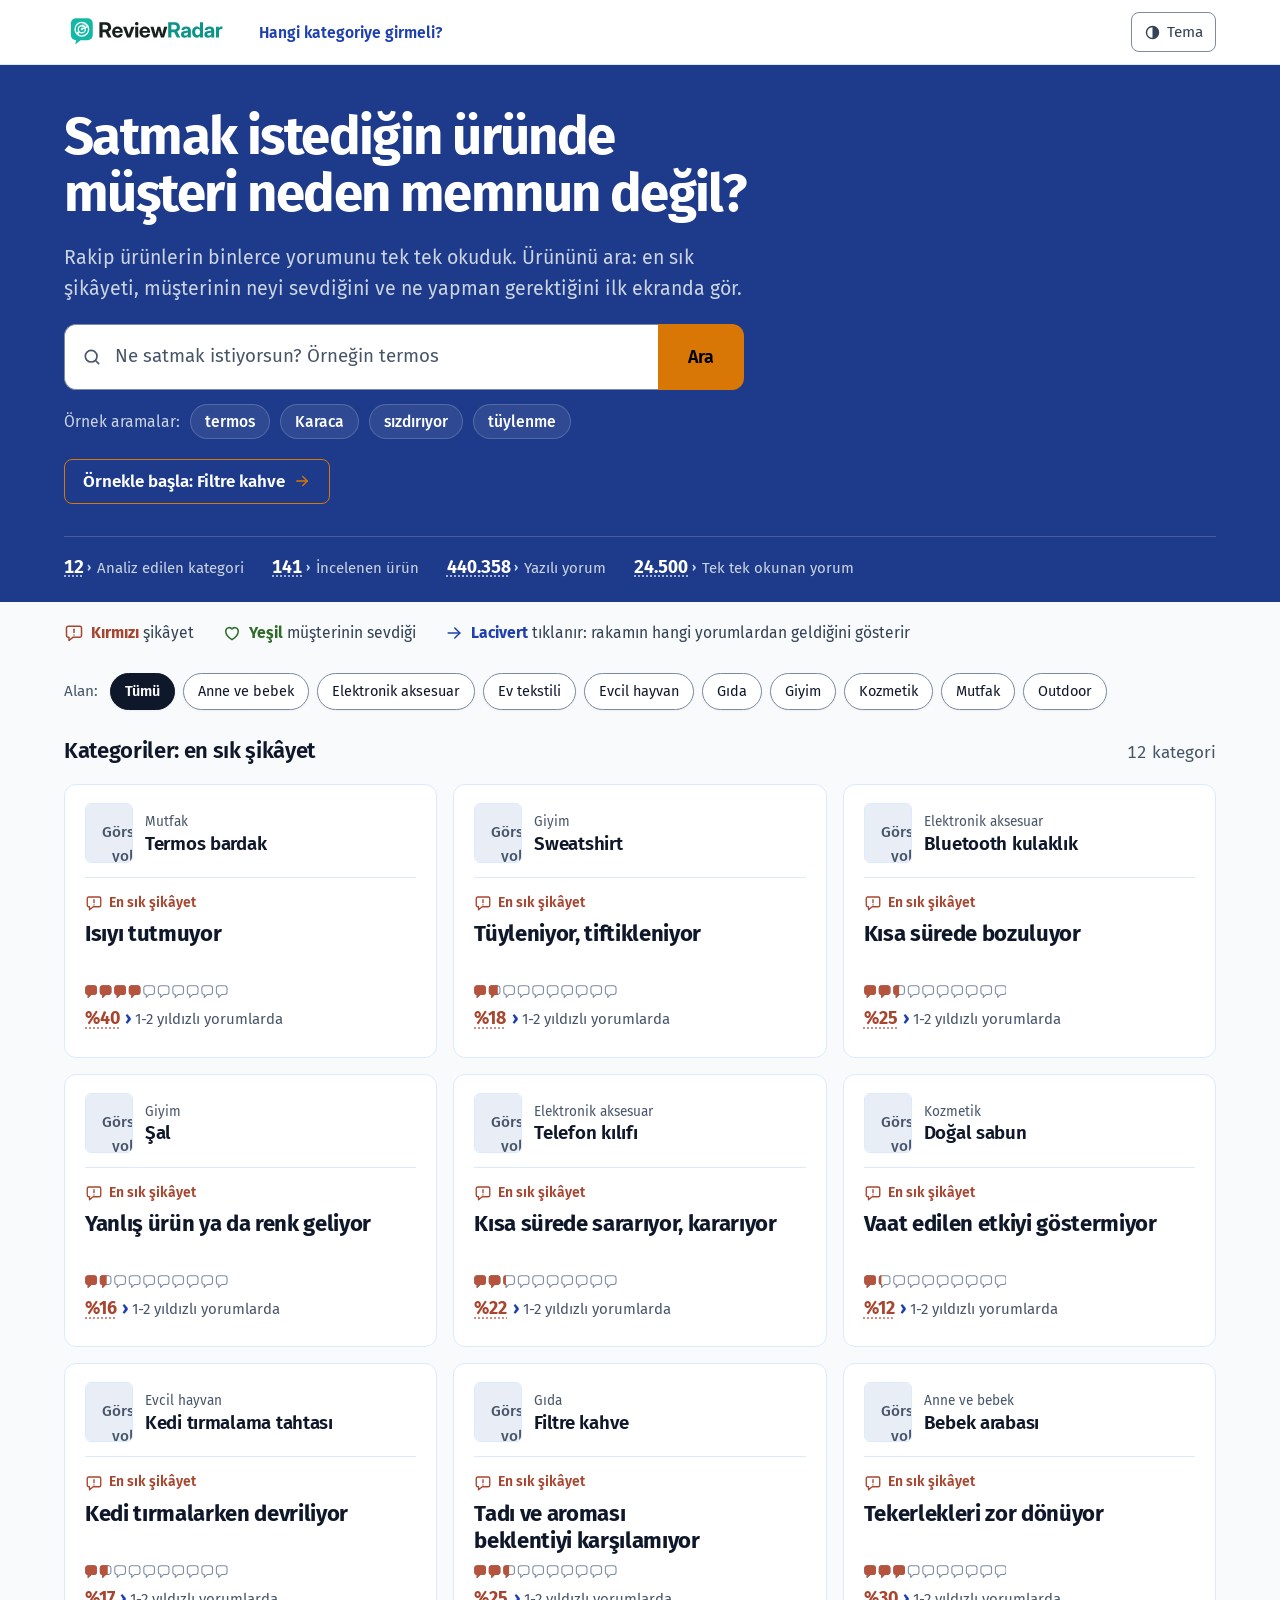
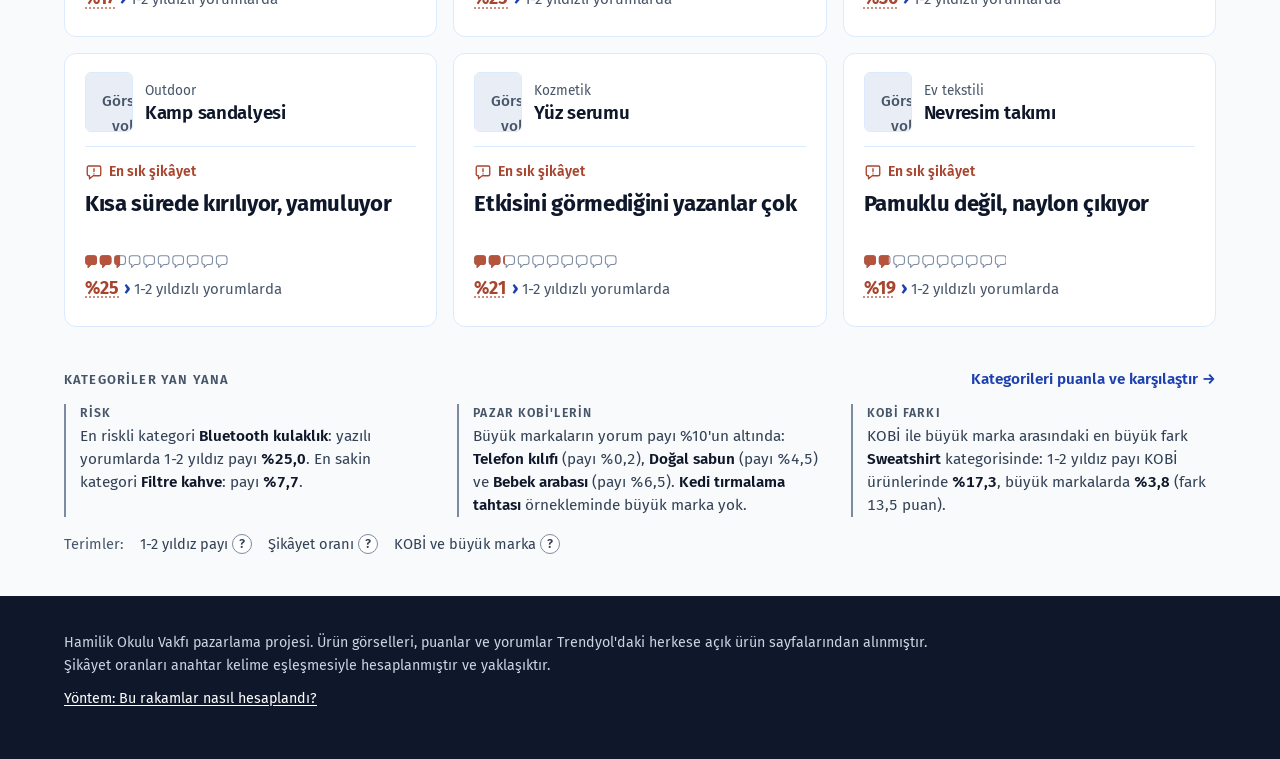
==== commit 2ebdaa0a: "v22: yeni kimlik (lacivert, kehribar çağrı, Fira Sans), beş tema Co-Authored-By: Claude Fable 5.2 <n" ====
--- a/index.html
+++ b/index.html
@@ -6,7 +6,7 @@
 <title>ReviewRadar</title>
 <meta name="description" content="Satmak istediğin ürünün kategorisini ara, müşterilerin en çok neden şikâyet ettiğini gör.">
 <meta name="theme-color" content="#ffffff" media="(prefers-color-scheme: light)">
-<meta name="theme-color" content="#0f171e" media="(prefers-color-scheme: dark)">
+<meta name="theme-color" content="#1A1D22" media="(prefers-color-scheme: dark)">
 <meta property="og:type" content="website">
 <meta property="og:site_name" content="ReviewRadar">
 <meta property="og:locale" content="tr_TR">
@@ -23,9 +23,9 @@
 <meta name="twitter:image" content="https://yskirca1.github.io/kobi-yorum-radari/logo/reviewradar_logo_acik.png">
 <link rel="preconnect" href="https://fonts.googleapis.com">
 <link rel="preconnect" href="https://fonts.gstatic.com" crossorigin>
-<link href="https://fonts.googleapis.com/css2?family=IBM+Plex+Sans:wght@400;500;600;700&display=swap" rel="stylesheet">
+<link href="https://fonts.googleapis.com/css2?family=Fira+Sans:wght@400;500;600;700&display=swap" rel="stylesheet">
 <link rel="icon" href="favicon.svg" type="image/svg+xml">
-<link rel="stylesheet" href="style.css?v=21">
+<link rel="stylesheet" href="style.css?v=22">
 <script>/* Tema ilk boyamadan önce: kayıtlı seçim (eski light/dark değeri Açık/Koyu olur) ya da Sistem */
 (function(){var d=document.documentElement,c=null,ok=["acik","krem","adacayi","koyu","gece"];try{c=localStorage.getItem("rr_theme");}catch(e){}
 c={light:"acik",dark:"koyu"}[c]||c;if(ok.indexOf(c)<0)c="sistem";d.dataset.themeChoice=c;
@@ -75,6 +75,6 @@
   <p>Hamilik Okulu Vakfı pazarlama projesi. Ürün görselleri, puanlar ve yorumlar Trendyol'daki herkese açık ürün sayfalarından alınmıştır. Şikâyet oranları anahtar kelime eşleşmesiyle hesaplanmıştır ve yaklaşıktır.</p>
   <p><a href="#/yontem">Yöntem: Bu rakamlar nasıl hesaplandı?</a></p>
 </footer>
-<script src="app.js?v=21"></script>
+<script src="app.js?v=22"></script>
 </body>
 </html>
--- a/style.css
+++ b/style.css
@@ -1,81 +1,102 @@
-/* Layout: professional analytics look — soft canvas, raised cards, slate hero band with KPI strip,
-   page-head bands on inner pages. Full-bleed bands use a 100vw pseudo-element so content stays in .wrap.
-   v16: five themes (Açık, Krem, Adaçayı, Koyu, Gece mavisi). Each is a full set of the variables below; components only use variables.
-   Theme selectors are attribute selectors (not only :root) so the swatches in the theme menu can preview a theme. */
-:root { --img-dim: none; --font: "IBM Plex Sans", "Segoe UI", system-ui, sans-serif; --r: 12px; --r-sm: 8px; }
+/* Layout: soft canvas, raised cards, navy hero band with KPI strip, page-head bands on inner pages.
+   Full-bleed bands use a 100vw pseudo-element so content stays in .wrap.
+   v22 kimlik: lacivert ana renk (tıklanır), kehribar yalnızca birincil çağrı ve yıldız, Fira Sans. Ayrıntı: design-system/reviewradar/MASTER.md.
+   Renkler anlam adlarıyla (--color-*) her temada tanımlanır; bileşenler yalnızca değişken kullanır, ham renk kodu yalnızca bu tema bloklarında durur.
+   Beş tema (Açık, Krem, Adaçayı, Koyu, Gece mavisi). Tema seçicileri öznitelik seçicisidir (yalnızca :root değil): tema menüsündeki örnekler o temayı gösterebilsin. */
+:root { --img-dim: none; --font: "Fira Sans", "Segoe UI", system-ui, sans-serif; --r: 12px; --r-sm: 8px; }
 :root, [data-theme="acik"] {
-  --bg: #f3f2ee; --subtle: #f8f7f3; --panel: #fdfcf9; --band: #fdfcf9;
-  --ink: #1f2933; --ink-2: #3c4650; --muted: #596470; --line: #e2dfd8; --line-2: #848a91; --track: #e2dfd8;
-  --brand: #1d7268; --brand-2: #2f8a7f; --brand-ink: #ffffff; --brand-soft: #e2eeea; --kobi-ink: #195f57; --pos: #1d7268; --focus: #1d7268;
-  --neg: #a8452f; --neg-bar: #b5533c; --neg-soft: #f7e9e3; --neg-ink: #ffffff; --star: #b07a00;
-  --hero: #2a3a4a; --hero-2: #324657; --hero-ink: #f3f2ee; --hero-muted: #c3ccd3; --hero-accent: #9ad4c8;
-  --hero-line: rgb(255 255 255 / .14); --hero-chip: rgb(255 255 255 / .07); --hero-glow: color-mix(in srgb, #2f8a7f 14%, transparent);
-  --foot: #2a3a4a; --foot-ink: #c3ccd3; --foot-link: #f3f2ee;
+  --color-primary: #1E40AF; --color-primary-hover: #1E3A8A; --color-on-primary: #FFFFFF; --color-secondary: #3B82F6; --color-primary-soft: #DBEAFE;
+  --color-accent: #D97706; --color-accent-hover: #F59E0B; --color-on-accent: #000000; --color-star: #D97706;
+  --color-bg: #F8FAFC; --color-surface: #FFFFFF; --color-surface-muted: #E9EEF6; --color-band: #FFFFFF;
+  --color-text: #0F172A; --color-text-2: #334155; --color-text-muted: #475569;
+  --color-border: #DBEAFE; --color-border-strong: #7C8BA1; --color-track: #E2E8F0; --color-focus: #1E40AF;
+  --color-neg: #a8452f; --color-neg-bar: #b5533c; --color-neg-soft: #f7e9e3; --color-on-neg: #ffffff;
+  --color-like: #2f6b2b; --color-like-bar: #4e8a3a; --color-like-soft: #e5eede; --color-bar-n: #8794a7;
+  --hero: #1E3A8A; --hero-ink: #FFFFFF; --hero-muted: #CBD5E1; --hero-accent: #BFDBFE;
+  --hero-line: rgb(255 255 255 / .18); --hero-chip: rgb(255 255 255 / .08);
+  --foot: #0F172A; --foot-ink: #CBD5E1; --foot-link: #FFFFFF;
   --logo-bubble: #14b8a6; --logo-fg: #ffffff; --logo-ink: #18211d; --logo-accent: #0d9488;
-  --img-bg: #ffffff; --backdrop: rgb(20 24 28 / .4); --scrim: rgb(20 24 28 / .72); --scrim-ink: #ffffff;
+  --img-bg: #ffffff; --backdrop: rgb(15 23 42 / .4); --scrim: rgb(15 23 42 / .72); --scrim-ink: #ffffff;
+  --shadow-sm: 0 1px 2px rgb(15 23 42 / .05); --shadow: 0 1px 2px rgb(15 23 42 / .04), 0 2px 8px rgb(15 23 42 / .05); --shadow-lg: 0 4px 12px rgb(15 23 42 / .08), 0 12px 32px rgb(15 23 42 / .08); --shadow-up: 0 -8px 24px rgb(15 23 42 / .08);
+  color-scheme: light;
+}
+[data-theme="krem"] {
+  --color-primary: #1E40AF; --color-primary-hover: #1E3A8A; --color-on-primary: #FFFFFF; --color-secondary: #3B82F6; --color-primary-soft: #DFE6F5;
+  --color-accent: #D97706; --color-accent-hover: #F59E0B; --color-on-accent: #000000; --color-star: #B45309;
+  --color-bg: #F5F0E6; --color-surface: #FFFCF5; --color-surface-muted: #EDE6D8; --color-band: #FFFCF5;
+  --color-text: #1C1917; --color-text-2: #3F3A35; --color-text-muted: #57514A;
+  --color-border: #E6DCCB; --color-border-strong: #8C8273; --color-track: #E6DCCB; --color-focus: #1E40AF;
+  --color-neg: #a3442c; --color-neg-bar: #b25238; --color-neg-soft: #f5e5da; --color-on-neg: #ffffff;
+  --color-like: #36662a; --color-like-bar: #568638; --color-like-soft: #e7ecd9; --color-bar-n: #948a7b;
+  --hero: #233A73; --hero-ink: #FBF7EF; --hero-muted: #D3D9E6; --hero-accent: #BFDBFE;
+  --hero-line: rgb(255 255 255 / .18); --hero-chip: rgb(255 255 255 / .08);
+  --foot: #26221D; --foot-ink: #D2C8B8; --foot-link: #FBF7EF;
+  --logo-bubble: #14b8a6; --logo-fg: #ffffff; --logo-ink: #18211d; --logo-accent: #0d9488;
+  --img-bg: #ffffff; --backdrop: rgb(28 25 23 / .4); --scrim: rgb(28 25 23 / .72); --scrim-ink: #ffffff;
   --shadow-sm: 0 1px 2px rgb(40 36 30 / .05); --shadow: 0 1px 2px rgb(40 36 30 / .04), 0 2px 8px rgb(40 36 30 / .05); --shadow-lg: 0 4px 12px rgb(40 36 30 / .07), 0 12px 32px rgb(40 36 30 / .07); --shadow-up: 0 -8px 24px rgb(40 36 30 / .07);
   color-scheme: light;
 }
-[data-theme="krem"] {
-  --bg: #f4eee3; --subtle: #f9f5ec; --panel: #fffcf6; --band: #fffcf6;
-  --ink: #2a251f; --ink-2: #4a4239; --muted: #655c50; --line: #e6ddcd; --line-2: #8f8473; --track: #e6ddcd;
-  --brand: #1d7268; --brand-2: #2f8a7f; --brand-ink: #ffffff; --brand-soft: #e4ede6; --kobi-ink: #195f57; --pos: #1d7268; --focus: #1d7268;
-  --neg: #a3442c; --neg-bar: #b25238; --neg-soft: #f5e5da; --neg-ink: #ffffff; --star: #a87400;
-  --hero: #3a342d; --hero-2: #4a4239; --hero-ink: #f7f2e8; --hero-muted: #d2c8b8; --hero-accent: #a6d8cc;
-  --hero-line: rgb(255 255 255 / .14); --hero-chip: rgb(255 255 255 / .07); --hero-glow: color-mix(in srgb, #2f8a7f 14%, transparent);
-  --foot: #3a342d; --foot-ink: #d2c8b8; --foot-link: #f7f2e8;
+[data-theme="adacayi"] {
+  --color-primary: #1E40AF; --color-primary-hover: #1E3A8A; --color-on-primary: #FFFFFF; --color-secondary: #3B82F6; --color-primary-soft: #DCE5F3;
+  --color-accent: #D97706; --color-accent-hover: #F59E0B; --color-on-accent: #000000; --color-star: #B45309;
+  --color-bg: #ECF1EC; --color-surface: #FAFCFA; --color-surface-muted: #E1E8E2; --color-band: #FAFCFA;
+  --color-text: #142019; --color-text-2: #33433A; --color-text-muted: #4A5950;
+  --color-border: #D3DED5; --color-border-strong: #7F9086; --color-track: #D7E1D9; --color-focus: #1E40AF;
+  --color-neg: #a4462f; --color-neg-bar: #b0523a; --color-neg-soft: #f4e6df; --color-on-neg: #ffffff;
+  --color-like: #36662b; --color-like-bar: #55863a; --color-like-soft: #e2ecdb; --color-bar-n: #84918a;
+  --hero: #1F3A68; --hero-ink: #F1F5F2; --hero-muted: #CBD6E2; --hero-accent: #BFDBFE;
+  --hero-line: rgb(255 255 255 / .18); --hero-chip: rgb(255 255 255 / .08);
+  --foot: #1D2A26; --foot-ink: #BCCBC2; --foot-link: #EEF2ED;
   --logo-bubble: #14b8a6; --logo-fg: #ffffff; --logo-ink: #18211d; --logo-accent: #0d9488;
-  --img-bg: #ffffff; --backdrop: rgb(20 24 28 / .4); --scrim: rgb(20 24 28 / .72); --scrim-ink: #ffffff;
-  --shadow-sm: 0 1px 2px rgb(40 36 30 / .05); --shadow: 0 1px 2px rgb(40 36 30 / .04), 0 2px 8px rgb(40 36 30 / .05); --shadow-lg: 0 4px 12px rgb(40 36 30 / .07), 0 12px 32px rgb(40 36 30 / .07); --shadow-up: 0 -8px 24px rgb(40 36 30 / .07);
+  --img-bg: #ffffff; --backdrop: rgb(20 32 25 / .4); --scrim: rgb(20 32 25 / .72); --scrim-ink: #ffffff;
+  --shadow-sm: 0 1px 2px rgb(30 40 34 / .05); --shadow: 0 1px 2px rgb(30 40 34 / .04), 0 2px 8px rgb(30 40 34 / .05); --shadow-lg: 0 4px 12px rgb(30 40 34 / .07), 0 12px 32px rgb(30 40 34 / .07); --shadow-up: 0 -8px 24px rgb(30 40 34 / .07);
   color-scheme: light;
 }
-[data-theme="adacayi"] {
-  --bg: #ecf0eb; --subtle: #f3f6f2; --panel: #fafcf9; --band: #fafcf9;
-  --ink: #1d2a25; --ink-2: #384740; --muted: #53625a; --line: #dbe3dc; --line-2: #7d8a83; --track: #dbe3dc;
-  --brand: #1f6f5f; --brand-2: #2e8571; --brand-ink: #ffffff; --brand-soft: #dfede6; --kobi-ink: #1b6152; --pos: #1f6f5f; --focus: #1f6f5f;
-  --neg: #a4462f; --neg-bar: #b0523a; --neg-soft: #f4e6df; --neg-ink: #ffffff; --star: #a87400;
-  --hero: #2b3d37; --hero-2: #33493f; --hero-ink: #eef2ed; --hero-muted: #bccbc2; --hero-accent: #a6dbc6;
-  --hero-line: rgb(255 255 255 / .14); --hero-chip: rgb(255 255 255 / .07); --hero-glow: color-mix(in srgb, #2e8571 14%, transparent);
-  --foot: #2b3d37; --foot-ink: #bccbc2; --foot-link: #eef2ed;
-  --logo-bubble: #14b8a6; --logo-fg: #ffffff; --logo-ink: #18211d; --logo-accent: #0d9488;
-  --img-bg: #ffffff; --backdrop: rgb(20 24 28 / .4); --scrim: rgb(20 24 28 / .72); --scrim-ink: #ffffff;
-  --shadow-sm: 0 1px 2px rgb(40 36 30 / .05); --shadow: 0 1px 2px rgb(40 36 30 / .04), 0 2px 8px rgb(40 36 30 / .05); --shadow-lg: 0 4px 12px rgb(40 36 30 / .07), 0 12px 32px rgb(40 36 30 / .07); --shadow-up: 0 -8px 24px rgb(40 36 30 / .07);
-  color-scheme: light;
-}
 [data-theme="koyu"] {
-  --bg: #1d2227; --subtle: #242a30; --panel: #262d33; --band: #21272d;
-  --ink: #e4e8eb; --ink-2: #c3cad1; --muted: #9ca6af; --line: #343d45; --line-2: #6f7a84; --track: #3a444d;
-  --brand: #62c1b3; --brand-2: #4fae9f; --brand-ink: #132320; --brand-soft: #203a36; --kobi-ink: #86d2c6; --pos: #62c1b3; --focus: #62c1b3;
-  --neg: #e7957f; --neg-bar: #d9826c; --neg-soft: #3a2b28; --neg-ink: #2a1712; --star: #e0b252;
-  --hero: #252d35; --hero-2: #2c3742; --hero-ink: #eef1f3; --hero-muted: #b5bfc8; --hero-accent: #8fd0c4;
-  --hero-line: rgb(255 255 255 / .14); --hero-chip: rgb(255 255 255 / .07); --hero-glow: color-mix(in srgb, #4fae9f 10%, transparent);
-  --foot: #171b1f; --foot-ink: #a7b1ba; --foot-link: #eef1f3;
+  --color-primary: #93C5FD; --color-primary-hover: #BFDBFE; --color-on-primary: #0B1A33; --color-secondary: #60A5FA; --color-primary-soft: #1D2B45;
+  --color-accent: #F59E0B; --color-accent-hover: #FBBF24; --color-on-accent: #000000; --color-star: #FBBF24;
+  --color-bg: #16181D; --color-surface: #1E2127; --color-surface-muted: #262A31; --color-band: #1A1D22;
+  --color-text: #E8EAED; --color-text-2: #C5CAD3; --color-text-muted: #9BA3AF;
+  --color-border: #2F343C; --color-border-strong: #6B7380; --color-track: #353B44; --color-focus: #93C5FD;
+  --color-neg: #e7957f; --color-neg-bar: #d9826c; --color-neg-soft: #3a2b28; --color-on-neg: #2a1712;
+  --color-like: #a6d68f; --color-like-bar: #8cc174; --color-like-soft: #26342a; --color-bar-n: #7c8594;
+  --hero: #1C2740; --hero-ink: #F1F5F9; --hero-muted: #B8C4D6; --hero-accent: #93C5FD;
+  --hero-line: rgb(255 255 255 / .14); --hero-chip: rgb(255 255 255 / .07);
+  --foot: #101216; --foot-ink: #A3ABB7; --foot-link: #F1F5F9;
   --logo-bubble: #2dd4bf; --logo-fg: #0b1a18; --logo-ink: #e8eeea; --logo-accent: #2dd4bf;
-  --img-bg: #e6e5e1; --img-dim: brightness(.9); --backdrop: rgb(0 0 0 / .55); --scrim: rgb(20 24 28 / .72); --scrim-ink: #ffffff;
+  --img-bg: #e6e5e1; --img-dim: brightness(.9); --backdrop: rgb(0 0 0 / .55); --scrim: rgb(15 17 21 / .72); --scrim-ink: #ffffff;
   --shadow-sm: none; --shadow: 0 1px 0 rgb(255 255 255 / .02); --shadow-lg: 0 12px 32px rgb(0 0 0 / .35); --shadow-up: 0 -8px 24px rgb(0 0 0 / .3);
   color-scheme: dark;
 }
 [data-theme="gece"] {
-  --bg: #1b2232; --subtle: #222a3c; --panel: #242d40; --band: #1f2738;
-  --ink: #e3e8f1; --ink-2: #c1c9d7; --muted: #9ca7ba; --line: #323d54; --line-2: #6c7891; --track: #38445c;
-  --brand: #6cc3b9; --brand-2: #55b0a5; --brand-ink: #12211f; --brand-soft: #1f3a40; --kobi-ink: #8bd5ca; --pos: #6cc3b9; --focus: #6cc3b9;
-  --neg: #eb9886; --neg-bar: #dc8572; --neg-soft: #3b2b33; --neg-ink: #2a1712; --star: #e0b252;
-  --hero: #202a3f; --hero-2: #28354d; --hero-ink: #edf1f7; --hero-muted: #b3bed1; --hero-accent: #92d2c8;
-  --hero-line: rgb(255 255 255 / .14); --hero-chip: rgb(255 255 255 / .07); --hero-glow: color-mix(in srgb, #55b0a5 10%, transparent);
-  --foot: #151c29; --foot-ink: #a5b0c3; --foot-link: #edf1f7;
+  --color-primary: #93C5FD; --color-primary-hover: #BFDBFE; --color-on-primary: #0B1A33; --color-secondary: #60A5FA; --color-primary-soft: #1E3157;
+  --color-accent: #F59E0B; --color-accent-hover: #FBBF24; --color-on-accent: #000000; --color-star: #FBBF24;
+  --color-bg: #0F172A; --color-surface: #1A2337; --color-surface-muted: #222D44; --color-band: #131B2E;
+  --color-text: #E2E8F0; --color-text-2: #CBD5E1; --color-text-muted: #9AA8BC;
+  --color-border: #2A3550; --color-border-strong: #64748B; --color-track: #334155; --color-focus: #93C5FD;
+  --color-neg: #eb9886; --color-neg-bar: #dc8572; --color-neg-soft: #3b2b33; --color-on-neg: #2a1712;
+  --color-like: #a9d993; --color-like-bar: #8dc477; --color-like-soft: #253532; --color-bar-n: #7a869c;
+  --hero: #1A2D5E; --hero-ink: #F1F5F9; --hero-muted: #BFCBE0; --hero-accent: #93C5FD;
+  --hero-line: rgb(255 255 255 / .14); --hero-chip: rgb(255 255 255 / .07);
+  --foot: #0A1120; --foot-ink: #A0AEC3; --foot-link: #F1F5F9;
   --logo-bubble: #2dd4bf; --logo-fg: #0b1a18; --logo-ink: #e8eeea; --logo-accent: #2dd4bf;
-  --img-bg: #e4e5e8; --img-dim: brightness(.9); --backdrop: rgb(0 0 0 / .55); --scrim: rgb(20 24 28 / .72); --scrim-ink: #ffffff;
+  --img-bg: #e4e5e8; --img-dim: brightness(.9); --backdrop: rgb(0 0 0 / .55); --scrim: rgb(10 17 32 / .72); --scrim-ink: #ffffff;
   --shadow-sm: none; --shadow: 0 1px 0 rgb(255 255 255 / .02); --shadow-lg: 0 12px 32px rgb(0 0 0 / .35); --shadow-up: 0 -8px 24px rgb(0 0 0 / .3);
   color-scheme: dark;
 }
 
-/* v21 renk rolleri (her temada): kırmızı = şikâyet (--neg), yeşil = müşterinin sevdiği (--like), turkuaz = tıklanır / sonraki adım (--brand).
-   Turkuaz yalnızca bağlantı, düğme, ok ve odakta; çubuk ve rozetlerde kullanılmaz. Nötr çubuk --bar-n. */
-:root, [data-theme="acik"] { --like: #2f6b2b; --like-bar: #4e8a3a; --like-soft: #e5eede; --bar-n: #8a9096; }
-[data-theme="krem"] { --like: #36662a; --like-bar: #568638; --like-soft: #e7ecd9; --bar-n: #948a7b; }
-[data-theme="adacayi"] { --like: #36662b; --like-bar: #55863a; --like-soft: #e2ecdb; --bar-n: #84918a; }
-[data-theme="koyu"] { --like: #a6d68f; --like-bar: #8cc174; --like-soft: #26342a; --bar-n: #7d8892; }
-[data-theme="gece"] { --like: #a9d993; --like-bar: #8dc477; --like-soft: #253532; --bar-n: #7a869c; }
+/* Eski adlar anlam adlarına bağlanır (tek blok). Her tema öğesinde yeniden çözülür, tema menüsündeki örnekler de doğru renkte görünür.
+   Renk dili (her temada): kırmızı = şikâyet (--neg), yeşil = müşterinin sevdiği (--like), lacivert = tıklanır / sonraki adım (--brand),
+   kehribar = yalnızca birincil çağrı (--cta: "Ara", "Örnekle başla") ve yıldız. Lacivert çubuk ve rozetlerde kullanılmaz; nötr çubuk --bar-n. */
+:root, [data-theme] {
+  --brand: var(--color-primary); --brand-hover: var(--color-primary-hover); --brand-ink: var(--color-on-primary); --brand-2: var(--color-secondary); --brand-soft: var(--color-primary-soft);
+  --cta: var(--color-accent); --cta-hover: var(--color-accent-hover); --cta-ink: var(--color-on-accent); --star: var(--color-star);
+  --bg: var(--color-bg); --panel: var(--color-surface); --subtle: var(--color-surface-muted); --band: var(--color-band);
+  --ink: var(--color-text); --ink-2: var(--color-text-2); --muted: var(--color-text-muted);
+  --line: var(--color-border); --line-2: var(--color-border-strong); --track: var(--color-track); --focus: var(--color-focus);
+  --neg: var(--color-neg); --neg-bar: var(--color-neg-bar); --neg-soft: var(--color-neg-soft); --neg-ink: var(--color-on-neg);
+  --like: var(--color-like); --like-bar: var(--color-like-bar); --like-soft: var(--color-like-soft); --bar-n: var(--color-bar-n);
+}
 
 * { box-sizing: border-box; }
 /* v21: taban yazı 17 px (rem tabanı da 17 px; eski rem ölçüleri birlikte büyür). Kullanıcının tarayıcı ayarına göre ölçeklenir. */
@@ -110,8 +131,9 @@
 .search input { flex: 1; min-width: 0; font: inherit; padding: 10px 14px 10px 40px; border: 1px solid var(--line-2); border-right: 0; border-radius: var(--r-sm) 0 0 var(--r-sm); background: var(--panel); color: var(--ink); transition: border-color .15s, box-shadow .15s; }
 .search::before { content: ""; position: absolute; left: 13px; top: 50%; width: 17px; height: 17px; transform: translateY(-50%); background: var(--muted); -webkit-mask: url("data:image/svg+xml,%3Csvg xmlns='http://www.w3.org/2000/svg' viewBox='0 0 24 24' fill='none' stroke='%23000' stroke-width='2' stroke-linecap='round'%3E%3Ccircle cx='11' cy='11' r='7'/%3E%3Cpath d='m20 20-3.5-3.5'/%3E%3C/svg%3E") no-repeat center / contain; mask: url("data:image/svg+xml,%3Csvg xmlns='http://www.w3.org/2000/svg' viewBox='0 0 24 24' fill='none' stroke='%23000' stroke-width='2' stroke-linecap='round'%3E%3Ccircle cx='11' cy='11' r='7'/%3E%3Cpath d='m20 20-3.5-3.5'/%3E%3C/svg%3E") no-repeat center / contain; pointer-events: none; z-index: 1; }
 .search input:focus { outline: none; border-color: var(--brand); box-shadow: 0 0 0 3px color-mix(in srgb, var(--brand) 18%, transparent); }
-.search button { font: inherit; font-weight: 600; padding: 0 22px; border: 0; border-radius: 0 var(--r-sm) var(--r-sm) 0; background: var(--brand); color: var(--brand-ink); cursor: pointer; transition: filter .15s; }
-.search button:hover { filter: brightness(1.08); }
+/* v22: "Ara" birincil çağrı, kehribar (--cta) */
+.search button { font: inherit; font-weight: 600; padding: 0 22px; border: 0; border-radius: 0 var(--r-sm) var(--r-sm) 0; background: var(--cta); color: var(--cta-ink); cursor: pointer; transition: background-color .15s; }
+.search button:hover { background: var(--cta-hover); }
 .suggest { position: absolute; top: 100%; left: 0; right: 0; margin: 6px 0 0; padding: 6px; list-style: none; background: var(--panel); border: 1px solid var(--line); border-radius: var(--r-sm); box-shadow: var(--shadow-lg); }
 .suggest a { display: flex; justify-content: space-between; padding: 8px 10px; border-radius: 6px; }
 .suggest a:hover, .suggest a:focus { background: var(--subtle); outline: none; }
@@ -217,7 +239,7 @@
 .pc-img img { width: 100%; height: 100%; object-fit: contain; display: block; padding: 4px; transition: transform .3s; }
 .pc:hover .pc-img img { transform: scale(1.04); }
 .pc-body { padding: 14px 15px 15px; display: grid; gap: 8px; align-content: start; }
-/* v21: satıcı tipi rozeti nötr (turkuaz tıklanır anlamına ayrıldı) */
+/* v21: satıcı tipi rozeti nötr (lacivert tıklanır anlamına ayrıldı) */
 .seg { justify-self: start; font-size: .72rem; font-weight: 700; letter-spacing: .06em; text-transform: uppercase; padding: 2px 8px; border-radius: 999px; border: 1px solid var(--line-2); color: var(--ink-2); background: transparent; }
 .seg.kobi { background: var(--ink-2); border-color: var(--ink-2); color: var(--panel); }
 .seg.buyuk { background: transparent; }
@@ -295,10 +317,10 @@
 .q blockquote { margin: 0; }
 .q small, .q figcaption { color: var(--muted); font-size: .8rem; }
 .q figcaption a { color: var(--brand); text-decoration: underline; text-underline-offset: 2px; }
-.btn { font: inherit; font-weight: 600; display: inline-flex; align-items: center; justify-content: center; gap: 8px; padding: 10px 18px; border-radius: var(--r-sm); border: 1px solid var(--brand); background: var(--brand); color: var(--brand-ink); cursor: pointer; transition: filter .15s, border-color .15s; }
-.btn:hover { filter: brightness(1.08); }
+.btn { font: inherit; font-weight: 600; display: inline-flex; align-items: center; justify-content: center; gap: 8px; padding: 10px 18px; border-radius: var(--r-sm); border: 1px solid var(--brand); background: var(--brand); color: var(--brand-ink); cursor: pointer; transition: background-color .15s, border-color .15s; }
+.btn:hover { background: var(--brand-hover); border-color: var(--brand-hover); }
 .btn.ghost { background: var(--panel); color: var(--ink); border-color: var(--line-2); font-weight: 500; }
-.btn.ghost:hover { border-color: var(--muted); filter: none; }
+.btn.ghost:hover { border-color: var(--muted); }
 .btn.out { background: transparent; color: var(--brand); }
 
 /* compare */
@@ -448,15 +470,16 @@
 .print-only { display: none; }
 @media print {
   :root, :root[data-theme] {
-    --bg: #ffffff; --subtle: #f7f9fb; --panel: #ffffff; --band: #ffffff;
-    --ink: #0f1a24; --ink-2: #3b4754; --muted: #5f6b78; --line: #dfe4ea; --line-2: #cfd6de;
-    --brand: #0b7d73; --kobi-ink: #07635b; --brand-2: #0d9488; --brand-ink: #ffffff; --brand-soft: #e6f4f2; --logo-bubble: #14b8a6; --logo-fg: #ffffff;
-    --neg: #c2341f; --neg-soft: #fdeeec; --pos: #0b7d73; --star: #e0a000; --img-bg: #ffffff;
+    --color-bg: #ffffff; --color-surface-muted: #f5f7fb; --color-surface: #ffffff; --color-band: #ffffff;
+    --color-text: #0f172a; --color-text-2: #334155; --color-text-muted: #475569; --color-border: #dfe4ea; --color-border-strong: #cbd5e1;
+    --color-primary: #1E40AF; --color-secondary: #3B82F6; --color-on-primary: #ffffff; --color-primary-soft: #e8eefb; --color-focus: #1E40AF;
+    --color-neg: #c2341f; --color-neg-soft: #fdeeec; --color-neg-bar: #c2341f; --color-on-neg: #ffffff; --color-star: #D97706; --color-track: #e3e8ee;
+    --color-like: #2f6b2b; --color-like-bar: #4e8a3a; --color-like-soft: #e5eede; --color-bar-n: #8794a7; --color-accent: #D97706; --color-on-accent: #000000;
+    --logo-bubble: #14b8a6; --logo-fg: #ffffff; --logo-ink: #18211d; --logo-accent: #0d9488; --img-bg: #ffffff;
     --shadow-sm: none; --shadow: none; --shadow-lg: none; --shadow-up: none; color-scheme: light;
-    --track: #e3e8ee; --neg-bar: #c2341f; --neg-ink: #ffffff; --focus: #0b7d73; --logo-ink: #18211d; --logo-accent: #0d9488;
   }
   @page { size: A4; margin: 14mm 13mm; }
-  html, body { background: #fff; color: var(--ink); }
+  html, body { background: var(--bg); color: var(--ink); }
   body { font-size: 10pt; line-height: 1.45; -webkit-print-color-adjust: exact; print-color-adjust: exact; }
   .top, .skip, .cmpbar, .foot, .crumbs, .tools, .plist, .f-backdrop, .chead-act, .prt-hide, .note a, button, .btn, img, .scroll-hint { display: none !important; }
   .print-only { display: block; }
@@ -579,7 +602,7 @@
 .sw { flex: none; display: inline-flex; width: 38px; height: 20px; overflow: hidden; border: 1px solid var(--line-2); border-radius: 5px; background: var(--bg); }
 .sw i { flex: 1; }
 .sw i:nth-child(1) { flex: 1.4; background: var(--bg); }
-.sw i:nth-child(2) { background: var(--brand-2); }
+.sw i:nth-child(2) { background: var(--brand); }
 .sw i:nth-child(3) { background: var(--neg-bar); }
 .sw-sys > .sw { width: 50%; height: 100%; border: 0; border-radius: 0; }
 .search input::placeholder { color: var(--muted); opacity: 1; }
@@ -849,7 +872,7 @@
 
 /* v19: her rakam kanıtına tıklanır. Tıklanabilir rakam tek tip: noktalı alt çizgi ve ok (›). Satır bağlantısında ad altı çizili, ok değerin yanında. */
 a.go, .go-row .go-t, .hb.go-row .hb-t { text-decoration: underline dotted; text-decoration-thickness: 1.5px; text-underline-offset: 3px; text-decoration-color: color-mix(in srgb, currentColor 60%, transparent); }
-/* v21: ok her zaman turkuaz (renk dili: turkuaz = tıklanır, kanıtını gör) */
+/* v21: ok her zaman ana renkte (renk dili: lacivert = tıklanır, kanıtını gör) */
 a.go::after, .go-row .go-v::after, .hb.go-row .v::after { content: "›"; display: inline-block; margin-left: .3em; font-weight: 700; color: var(--brand); text-decoration: none; }
 a.go:hover, .go-row:hover .go-t, .hb.go-row:hover .hb-t { text-decoration-style: solid; text-decoration-color: currentColor; }
 a.go:hover::after, .go-row:hover .go-v::after, .hb.go-row:hover .v::after { color: var(--brand); transform: translateX(2px); }
@@ -953,7 +976,7 @@
 
 /* ürün sayfası: açılan konu kartı */
 .pk-card { grid-column: 1 / -1; border-left: 3px solid var(--neg-bar); scroll-margin-top: calc(var(--top-h, 58px) + 14px); }
-.pk-card:has(.q.pos), .pk-card.pos { border-left-color: var(--brand-2); }
+.pk-card:has(.q.pos), .pk-card.pos { border-left-color: var(--like-bar); }
 .pk-card:focus { outline: none; }
 .pk-top { display: flex; justify-content: space-between; align-items: baseline; gap: 8px 16px; flex-wrap: wrap; }
 .pk-card h2 { font-size: 1.3rem; }
@@ -1077,15 +1100,19 @@
 .hsearch { max-width: 680px; flex: none; }
 .hsearch::before { width: 20px; height: 20px; left: 18px; }
 .hsearch input { padding: 17px 18px 17px 50px; font-size: 1.1rem; border: 1px solid var(--line-2); border-right: 0; border-radius: 12px 0 0 12px; }
-.hsearch button { padding: 0 30px; font-size: 1.05rem; border-radius: 0 12px 12px 0; background: var(--hero-accent); color: var(--hero); }
+.hsearch button { padding: 0 30px; font-size: 1.05rem; border-radius: 0 12px 12px 0; }
 .hsearch input:focus { box-shadow: 0 0 0 3px var(--hero-accent); }
 .hsearch .suggest { color: var(--ink); z-index: 5; }
 .ex { display: flex; flex-wrap: wrap; align-items: center; gap: 8px 10px; margin: -6px 0 0; color: var(--hero-muted); font-size: .92rem; }
 .ex-chip { display: inline-flex; align-items: center; min-height: 34px; padding: 4px 14px; border-radius: 999px; border: 1px solid var(--hero-line); background: var(--hero-chip); color: var(--hero-ink); font-weight: 500; }
 .ex-chip:hover { border-color: var(--hero-accent); }
-.hero-demo { display: inline-flex; align-items: center; gap: 8px; min-height: 40px; font-weight: 600; color: var(--hero-accent); text-decoration: underline; text-underline-offset: 4px; text-decoration-thickness: 1px; }
-.hero-demo .ic { color: var(--hero-accent); width: 18px; height: 18px; }
-.hero-demo:hover { text-decoration-thickness: 2px; }
+.hero-demo { display: inline-flex; align-items: center; gap: 8px; min-height: 44px; padding: 8px 18px; border: 1.5px solid var(--cta); border-radius: var(--r-sm); font-weight: 600; color: var(--hero-ink); transition: background-color .15s, color .15s; }
+.hero-demo .ic { color: var(--cta); width: 18px; height: 18px; }
+.hero-demo:hover { background: var(--cta); color: var(--cta-ink); }
+.hero-demo:hover .ic { color: var(--cta-ink); }
+/* koyu bantlarda odak halkası bandın açık rengiyle görünür kalır */
+.hero-band :focus-visible { outline-color: var(--hero-accent); }
+.foot :focus-visible { outline-color: var(--foot-link); }
 .grammar { display: flex; flex-wrap: wrap; gap: 8px 28px; margin: 0; padding: 18px 0 28px; font-size: .92rem; color: var(--ink-2); }
 .gm { display: inline-flex; align-items: center; gap: 7px; }
 .gm b { font-weight: 700; }
@@ -1154,7 +1181,7 @@
   .grammar, .ex, .hsearch, .step-ic, .liked { display: none !important; }
   .step { padding: 12px 0; gap: 8px; break-inside: auto; }
   .step-h h2 { font-size: 13pt; }
-  .step-n { width: 18pt; height: 18pt; font-size: 9pt; background: #fff; color: var(--ink); border: 1px solid var(--ink); }
+  .step-n { width: 18pt; height: 18pt; font-size: 9pt; background: var(--panel); color: var(--ink); border: 1px solid var(--ink); }
   .answer { font-size: 15pt; }
   .answer-sub, .step-answer, .step-lead { font-size: 10pt; }
   .afig-t .big, .fact .fig, .fact-seg dd { font-size: 15pt; }
